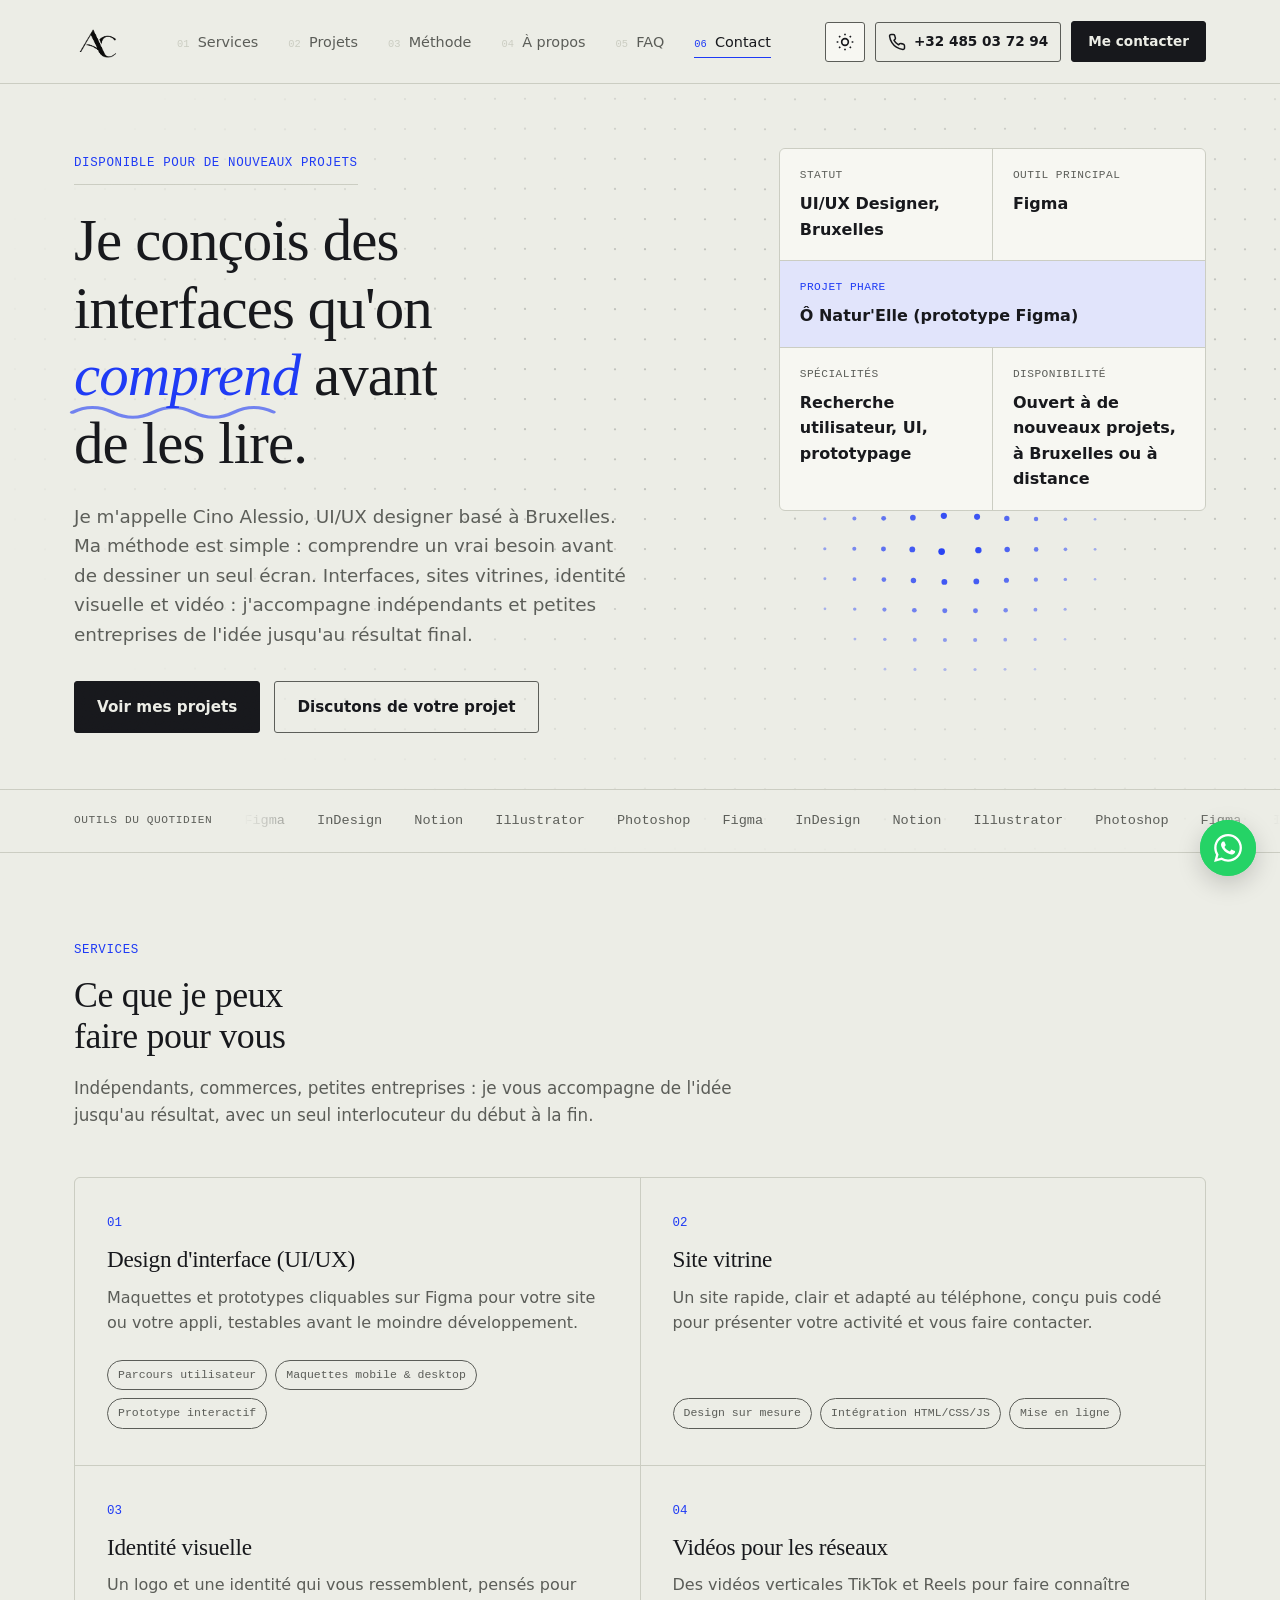
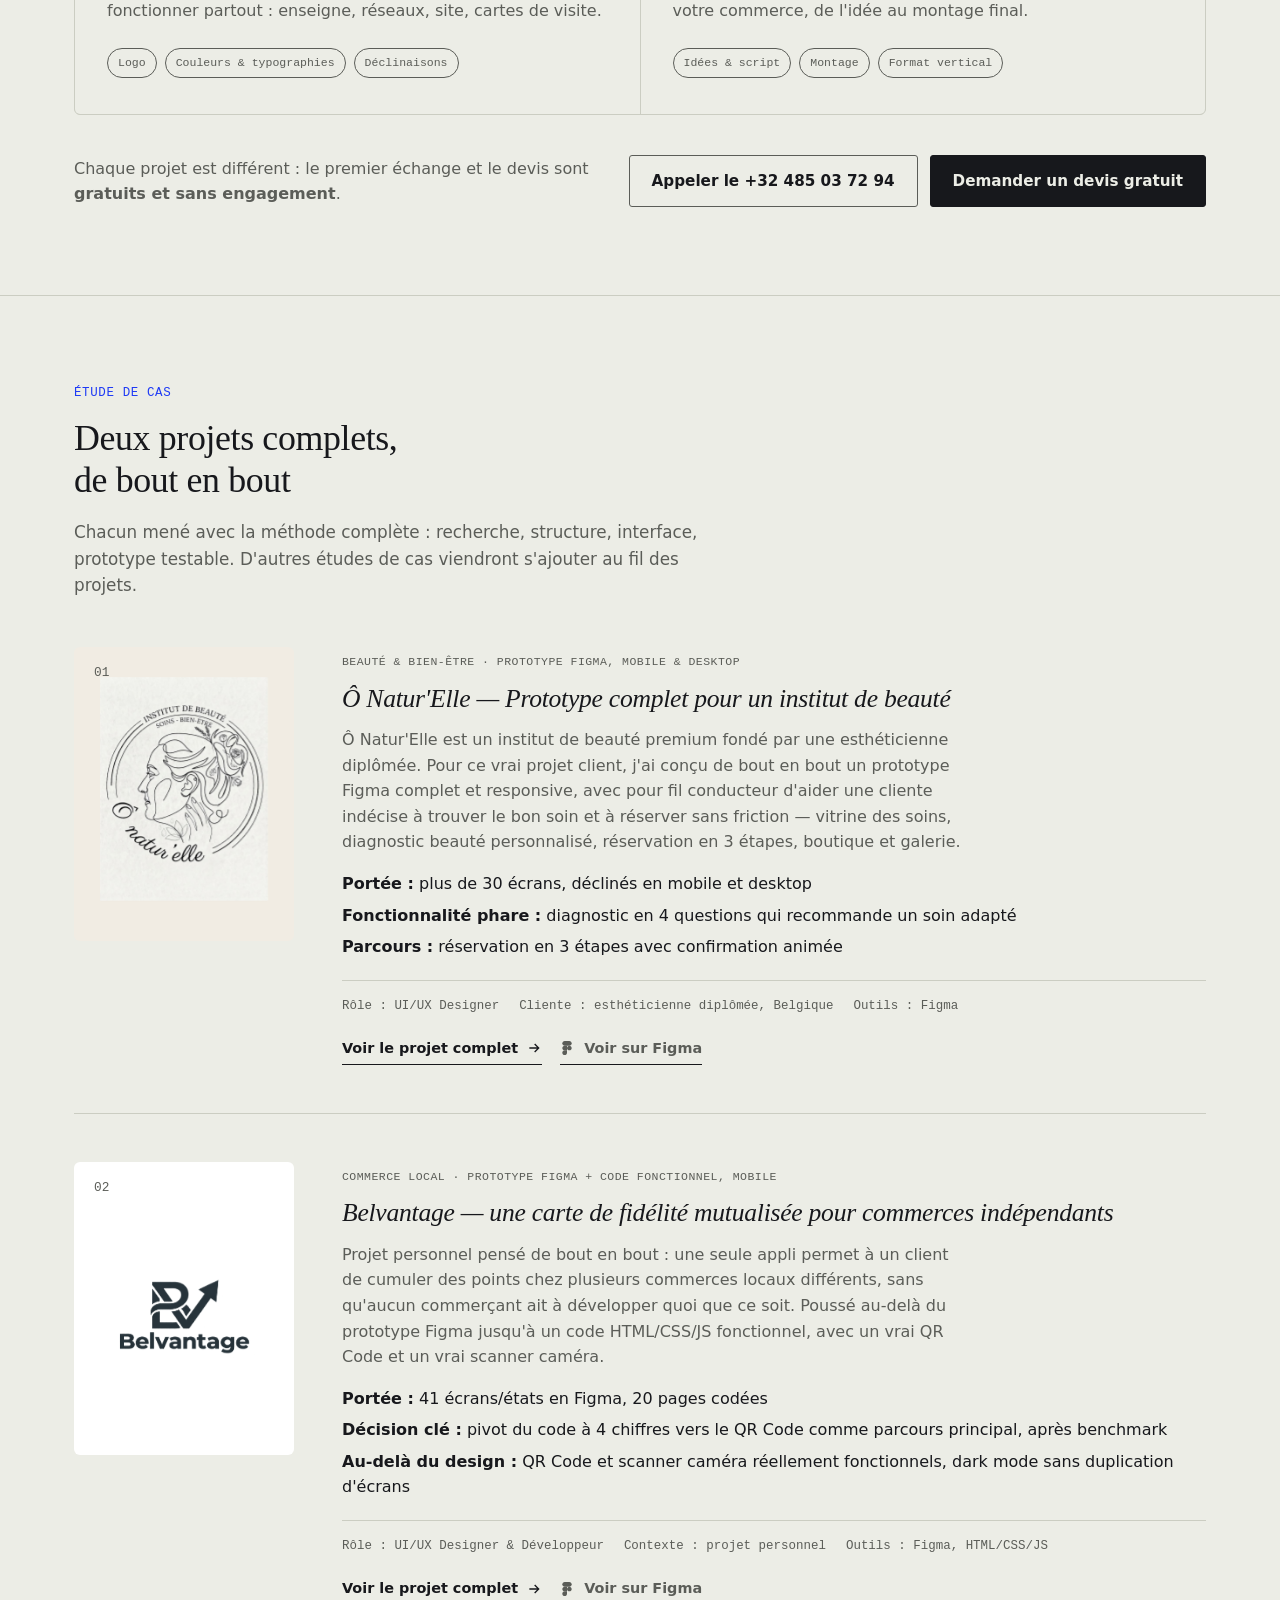
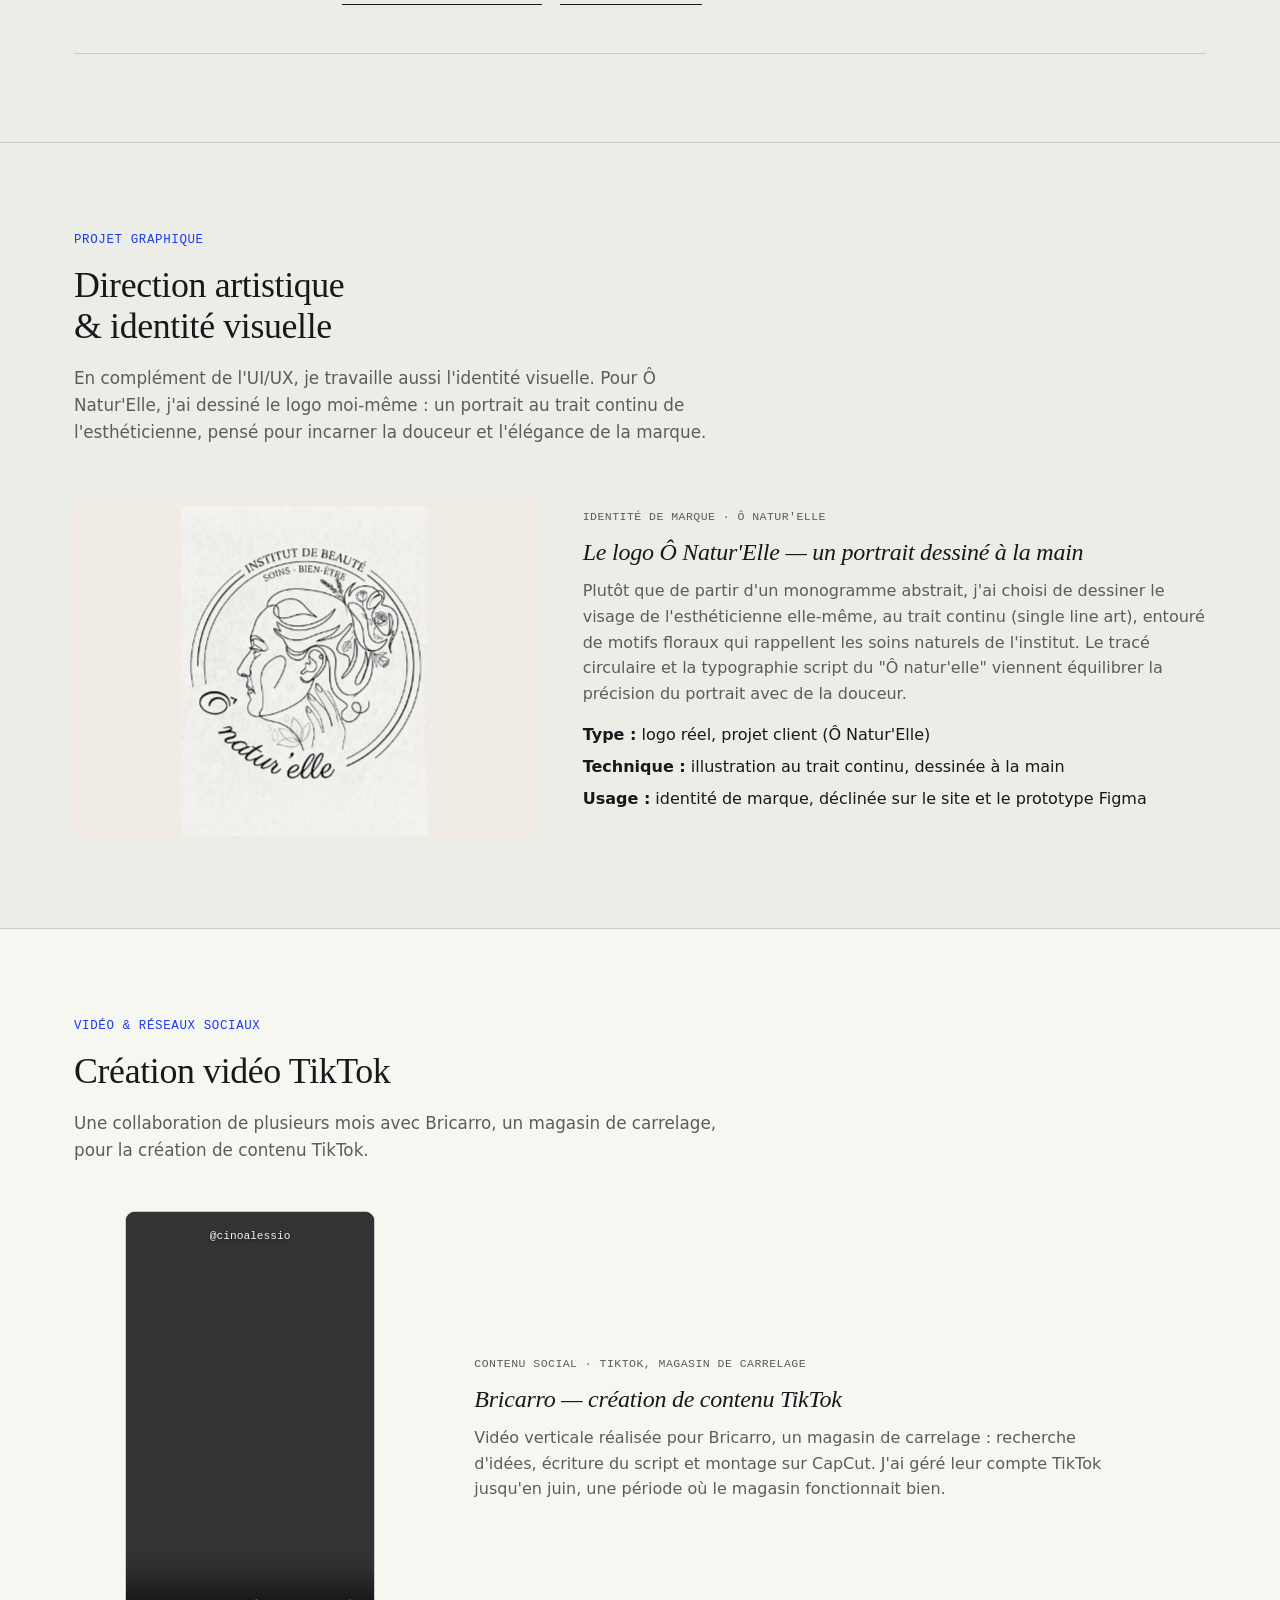
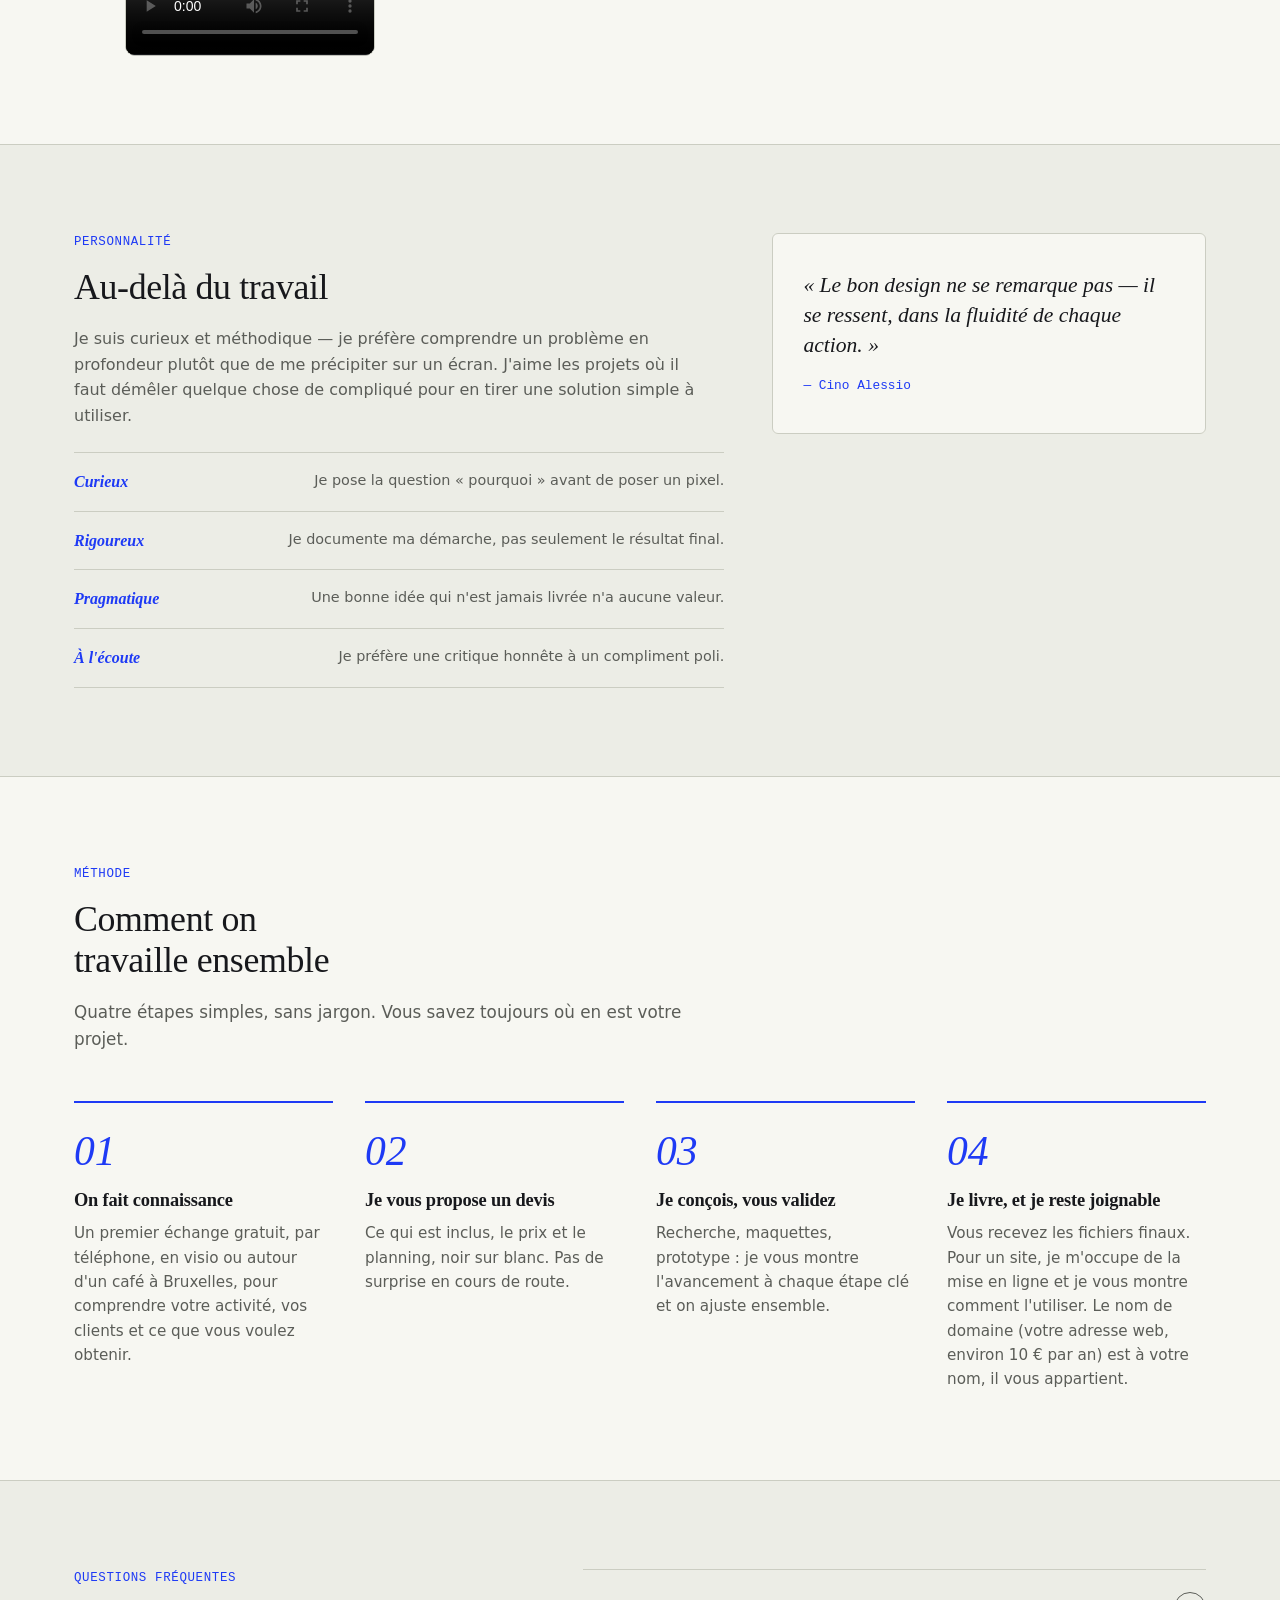
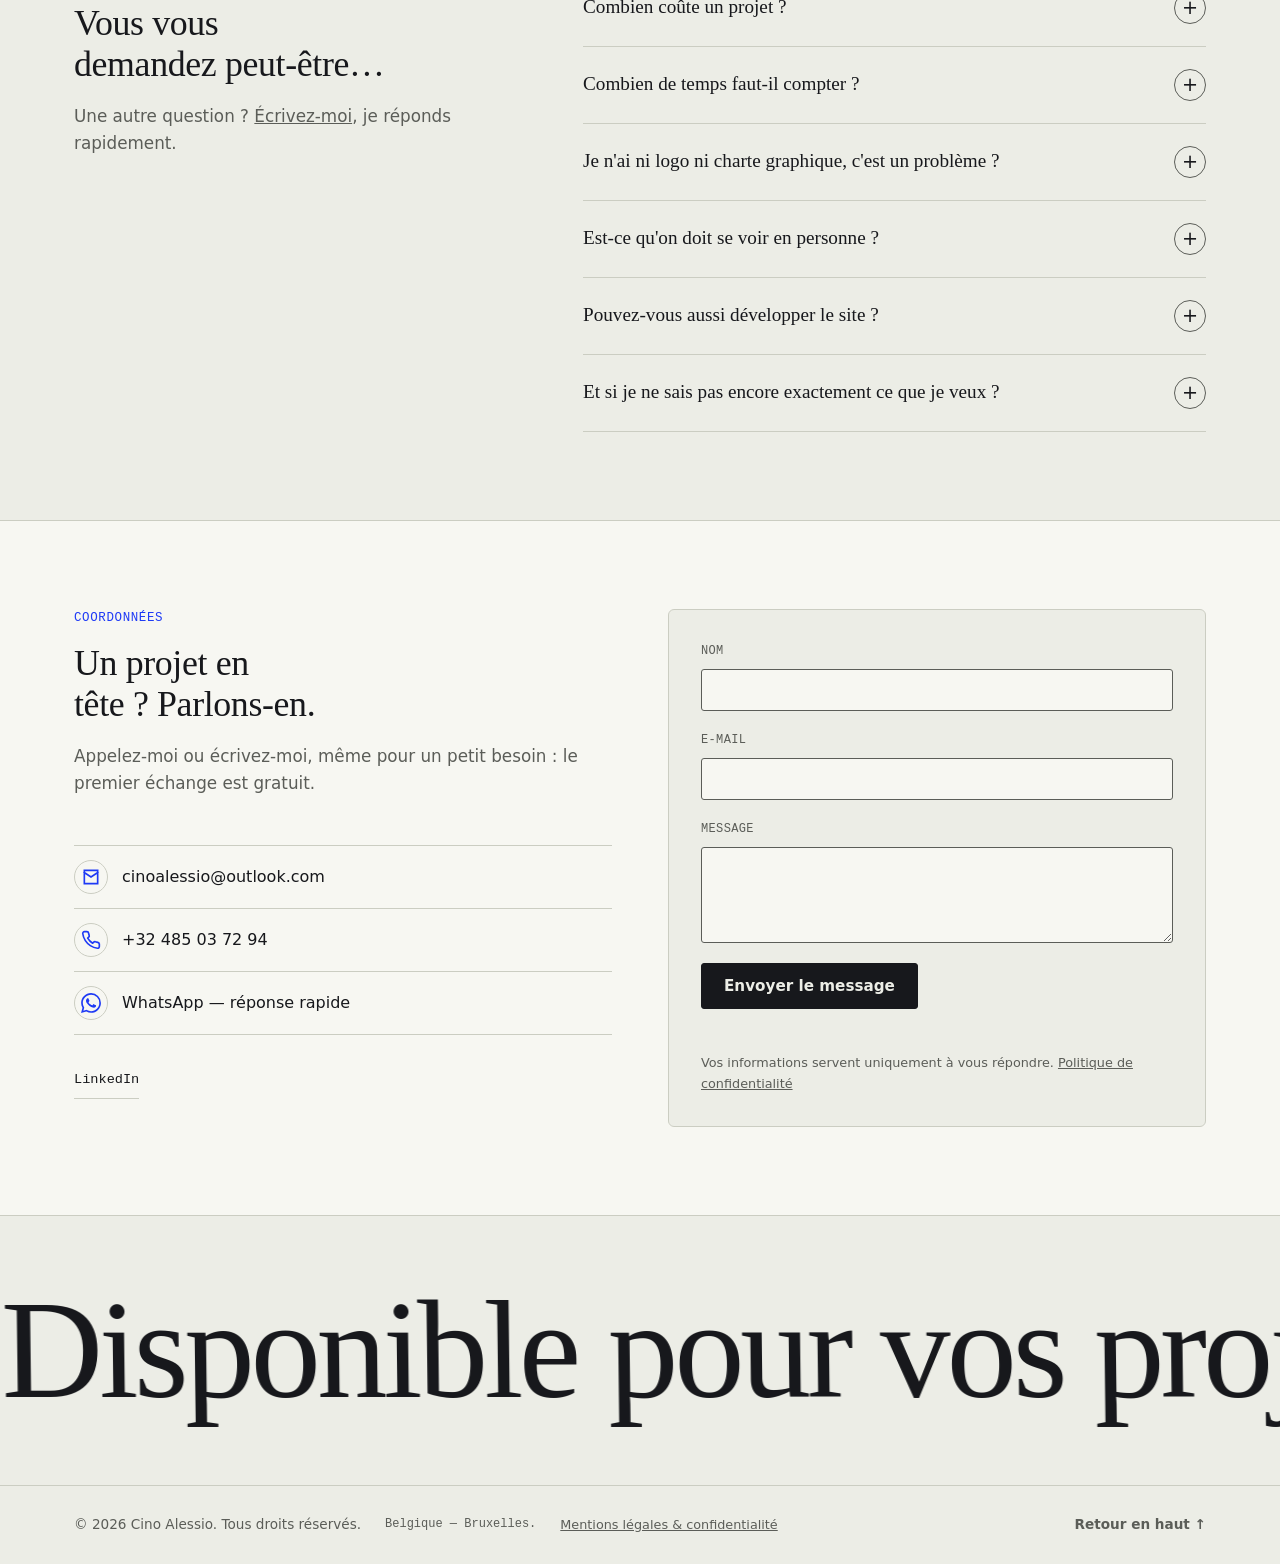
==== index.html @ d6ac0214 "Motion design, services, FAQ, contact téléphone/WhatsApp, 404, mode hors ligne - Animations : écran " ====
<!DOCTYPE html>
<html lang="fr">
<head>
<meta charset="UTF-8">
<meta name="viewport" content="width=device-width, initial-scale=1.0">
<title>Cino Alessio — UI/UX Designer à Bruxelles</title>
<meta name="description" content="Cino Alessio, UI/UX Designer basé à Bruxelles — disponible sur place ou à distance. Prototypage Figma, recherche utilisateur, design d'interaction.">
<meta name="robots" content="index, follow">
<meta name="color-scheme" content="light dark">
<meta http-equiv="Content-Security-Policy" content="default-src 'self'; script-src 'self'; style-src 'self' 'unsafe-inline' https://fonts.googleapis.com; font-src https://fonts.gstatic.com; img-src 'self' data:; connect-src 'self' https://api.web3forms.com; object-src 'none'; base-uri 'self'; form-action 'self';">
<meta name="referrer" content="strict-origin-when-cross-origin">

<link rel="canonical" href="https://alessio29-git.github.io/Ui-Ux-designer/">

<meta property="og:title" content="Cino Alessio — UI/UX Designer à Bruxelles">
<meta property="og:description" content="Portfolio UI/UX&nbsp;: prototypage Figma, recherche utilisateur, design d'interaction, graphisme et vidéo TikTok. Basé à Bruxelles, disponible sur place ou à distance.">
<meta property="og:type" content="website">
<meta property="og:url" content="https://alessio29-git.github.io/Ui-Ux-designer/">
<meta property="og:image" content="https://alessio29-git.github.io/Ui-Ux-designer/img/onaturelle-desktop-hero.png">
<meta property="og:locale" content="fr_FR">
<meta name="twitter:card" content="summary_large_image">
<meta name="twitter:title" content="Cino Alessio — UI/UX Designer à Bruxelles">
<meta name="twitter:description" content="Portfolio UI/UX&nbsp;: prototypage Figma, recherche utilisateur, design d'interaction, graphisme et vidéo TikTok. Basé à Bruxelles, disponible sur place ou à distance.">
<meta name="twitter:image" content="https://alessio29-git.github.io/Ui-Ux-designer/img/onaturelle-desktop-hero.png">
<meta name="theme-color" content="#ECEDE6" media="(prefers-color-scheme: light)">
<meta name="theme-color" content="#15161A" media="(prefers-color-scheme: dark)">

<link rel="icon" href="favicon.svg" type="image/svg+xml">
<script src="intro.js"></script>

<script type="application/ld+json">
{
  "@context": "https://schema.org",
  "@type": "Person",
  "name": "Cino Alessio",
  "jobTitle": "UI/UX Designer",
  "telephone": "+32485037294",
  "description": "UI/UX Designer basé à Bruxelles, disponible sur place ou à distance. Spécialisé en prototypage Figma, recherche utilisateur et design d'interaction. Également graphiste et créateur de vidéos courtes pour marques.",
  "url": "https://alessio29-git.github.io/Ui-Ux-designer/",
  "email": "mailto:cinoalessio@outlook.com",
  "image": "https://alessio29-git.github.io/Ui-Ux-designer/img/ac-logo.png",
  "address": { "@type": "PostalAddress", "addressLocality": "Bruxelles", "addressCountry": "BE" },
  "sameAs": ["https://www.linkedin.com/in/alessio-cino-a7abaa321"],
  "knowsAbout": ["UI/UX Design", "Recherche utilisateur", "Design d'interaction", "Prototypage Figma", "Design graphique", "Identité visuelle", "Montage vidéo TikTok"]
}
</script>
<script type="application/ld+json">
{
  "@context": "https://schema.org",
  "@type": "ProfessionalService",
  "name": "Cino Alessio — UI/UX Designer",
  "description": "Design d'interface (UI/UX), sites vitrines, identité visuelle et vidéos pour les réseaux sociaux. Basé à Bruxelles, sur place ou à distance.",
  "url": "https://alessio29-git.github.io/Ui-Ux-designer/",
  "telephone": "+32485037294",
  "email": "cinoalessio@outlook.com",
  "image": "https://alessio29-git.github.io/Ui-Ux-designer/img/ac-logo.png",
  "address": { "@type": "PostalAddress", "addressLocality": "Bruxelles", "addressCountry": "BE" },
  "areaServed": { "@type": "City", "name": "Bruxelles" },
  "founder": { "@type": "Person", "name": "Cino Alessio" },
  "sameAs": ["https://www.linkedin.com/in/alessio-cino-a7abaa321"]
}
</script>
<link rel="preconnect" href="https://fonts.googleapis.com">
<link rel="preconnect" href="https://fonts.gstatic.com" crossorigin>
<link href="https://fonts.googleapis.com/css2?family=Fraunces:ital,opsz,wght@0,9..144,300..700;1,9..144,300..600&family=Hanken+Grotesk:wght@400;500;600;700&family=IBM+Plex+Mono:wght@400;500&display=swap" rel="stylesheet">
<link rel="stylesheet" href="style.css">
</head>
<body>

<a class="skip-link" href="#main">Aller au contenu principal</a>

<header class="site-header" id="siteHeader">
  <div class="container header-inner">
    <a href="#top" class="logo" aria-label="Cino Alessio, UI/UX Designer — retour en haut de page">
      <img src="img/ac-logo.png" width="573" height="468" class="logo-mark" alt="">
    </a>

    <nav class="main-nav" id="mainNav" aria-label="Navigation principale">
      <ul>
        <li><a href="#services" class="nav-link">Services</a></li>
        <li><a href="#etudes-de-cas" class="nav-link">Projets</a></li>
        <li><a href="#methode" class="nav-link">Méthode</a></li>
        <li><a href="#personnalite" class="nav-link">À propos</a></li>
        <li><a href="#faq" class="nav-link">FAQ</a></li>
        <li><a href="#contact" class="nav-link">Contact</a></li>
      </ul>
    </nav>

    <div class="header-actions">
      <button type="button" class="theme-toggle" id="themeToggle" aria-label="Activer le thème sombre" aria-pressed="false">
        <svg class="icon-sun" width="20" height="20" viewBox="0 0 24 24" fill="none" stroke="currentColor" stroke-width="2" aria-hidden="true"><circle cx="12" cy="12" r="4"/><path d="M12 2v2M12 20v2M4.9 4.9l1.4 1.4M17.7 17.7l1.4 1.4M2 12h2M20 12h2M4.9 19.1l1.4-1.4M17.7 6.3l1.4-1.4"/></svg>
        <svg class="icon-moon" width="20" height="20" viewBox="0 0 24 24" fill="none" stroke="currentColor" stroke-width="2" aria-hidden="true"><path d="M21 12.8A9 9 0 1 1 11.2 3a7 7 0 0 0 9.8 9.8Z"/></svg>
      </button>
      <a href="tel:+32485037294" class="header-call" aria-label="Appeler Cino Alessio au +32 485 03 72 94">
        <svg width="18" height="18" viewBox="0 0 24 24" fill="none" stroke="currentColor" stroke-width="2" stroke-linecap="round" stroke-linejoin="round" aria-hidden="true"><path d="M22 16.9v3a2 2 0 0 1-2.2 2 19.8 19.8 0 0 1-8.6-3.1 19.5 19.5 0 0 1-6-6A19.8 19.8 0 0 1 2.1 4.2 2 2 0 0 1 4.1 2h3a2 2 0 0 1 2 1.7c.1.9.4 1.8.7 2.7a2 2 0 0 1-.5 2.1L8 9.8a16 16 0 0 0 6 6l1.3-1.3a2 2 0 0 1 2.1-.4c.9.3 1.8.6 2.7.7a2 2 0 0 1 1.7 2z"/></svg>
        <span class="header-call-num">+32 485 03 72 94</span>
      </a>
      <a href="#contact" class="btn btn-primary btn-small">Me contacter</a>
      <button type="button" class="menu-toggle" id="menuToggle" aria-label="Ouvrir le menu" aria-expanded="false" aria-controls="mainNav">
        <span></span><span></span><span></span>
      </button>
    </div>
  </div>
</header>

<main id="main">

  <!-- ============ INTRODUCTION ============ -->
  <section id="intro" class="hero" aria-labelledby="hero-title">
    <canvas class="hero-canvas" aria-hidden="true"></canvas>
    <div class="container hero-inner">
      <div class="hero-text">
        <p class="eyebrow" id="top">Disponible pour de nouveaux projets</p>
        <h1 id="hero-title">Je conçois des interfaces qu'on <span class="squiggle-wrap">comprend<svg class="squiggle" viewBox="0 0 140 14" preserveAspectRatio="none" aria-hidden="true"><path pathLength="1" d="M2 8c8-7 16-7 24 0s16 7 24 0 16-7 24 0 16 7 24 0 16-7 24 0" /></svg></span> avant de les lire.</h1>
        <p class="hero-lede">
          Je m'appelle Cino Alessio, UI/UX designer basé à Bruxelles. Ma méthode est simple&nbsp;: comprendre
          un vrai besoin avant de dessiner un seul écran. Interfaces, sites vitrines, identité visuelle et
          vidéo&nbsp;: j'accompagne indépendants et petites entreprises de l'idée jusqu'au résultat final.
        </p>
        <div class="hero-ctas">
          <a href="#etudes-de-cas" class="btn btn-primary">Voir mes projets</a>
          <a href="#contact" class="btn btn-ghost">Discutons de votre projet</a>
        </div>
      </div>

      <aside class="hero-fiche" aria-label="Fiche de présentation">
        <dl>
          <div class="fiche-row">
            <dt>Statut</dt>
            <dd>UI/UX Designer, Bruxelles</dd>
          </div>
          <div class="fiche-row">
            <dt>Outil principal</dt>
            <dd>Figma</dd>
          </div>
          <div class="fiche-row fiche-highlight">
            <dt>Projet phare</dt>
            <dd>Ô Natur'Elle (prototype Figma)</dd>
          </div>
          <div class="fiche-row">
            <dt>Spécialités</dt>
            <dd>Recherche utilisateur, UI, prototypage</dd>
          </div>
          <div class="fiche-row">
            <dt>Disponibilité</dt>
            <dd>Ouvert à de nouveaux projets, à Bruxelles ou à distance</dd>
          </div>
        </dl>
      </aside>
    </div>

    <div class="marquee" aria-label="Outils utilisés au quotidien">
      <p class="marquee-label">Outils du quotidien</p>
      <div class="marquee-track">
        <span>Figma</span><span>InDesign</span><span>Notion</span><span>Illustrator</span><span>Photoshop</span>
      </div>
    </div>
  </section>

  <!-- ============ SERVICES ============ -->
  <section id="services" class="section" aria-labelledby="services-title">
    <div class="container">
      <p class="section-eyebrow">Services</p>
      <h2 id="services-title" class="section-title">Ce que je peux faire pour vous</h2>
      <p class="section-lede">Indépendants, commerces, petites entreprises&nbsp;: je vous accompagne de l'idée jusqu'au résultat, avec un seul interlocuteur du début à la fin.</p>

      <ul class="service-list">
        <li class="service-card">
          <span class="service-num">01</span>
          <h3>Design d'interface (UI/UX)</h3>
          <p>Maquettes et prototypes cliquables sur Figma pour votre site ou votre appli, testables avant le moindre développement.</p>
          <ul class="service-deliverables">
            <li>Parcours utilisateur</li><li>Maquettes mobile &amp; desktop</li><li>Prototype interactif</li>
          </ul>
        </li>
        <li class="service-card">
          <span class="service-num">02</span>
          <h3>Site vitrine</h3>
          <p>Un site rapide, clair et adapté au téléphone, conçu puis codé pour présenter votre activité et vous faire contacter.</p>
          <ul class="service-deliverables">
            <li>Design sur mesure</li><li>Intégration HTML/CSS/JS</li><li>Mise en ligne</li>
          </ul>
        </li>
        <li class="service-card">
          <span class="service-num">03</span>
          <h3>Identité visuelle</h3>
          <p>Un logo et une identité qui vous ressemblent, pensés pour fonctionner partout&nbsp;: enseigne, réseaux, site, cartes de visite.</p>
          <ul class="service-deliverables">
            <li>Logo</li><li>Couleurs &amp; typographies</li><li>Déclinaisons</li>
          </ul>
        </li>
        <li class="service-card">
          <span class="service-num">04</span>
          <h3>Vidéos pour les réseaux</h3>
          <p>Des vidéos verticales TikTok et Reels pour faire connaître votre commerce, de l'idée au montage final.</p>
          <ul class="service-deliverables">
            <li>Idées &amp; script</li><li>Montage</li><li>Format vertical</li>
          </ul>
        </li>
      </ul>

      <div class="service-cta">
        <p>Chaque projet est différent&nbsp;: le premier échange et le devis sont <strong>gratuits et sans engagement</strong>.</p>
        <div class="service-cta-actions">
          <a href="tel:+32485037294" class="btn btn-ghost">Appeler le +32 485 03 72 94</a>
          <a href="#contact" class="btn btn-primary">Demander un devis gratuit</a>
        </div>
      </div>
    </div>
  </section>

  <!-- ============ ÉTUDES DE CAS ============ -->
  <section id="etudes-de-cas" class="section" aria-labelledby="cases-title">
    <div class="container">
      <p class="section-eyebrow">Étude de cas</p>
      <h2 id="cases-title" class="section-title">Deux projets complets, de bout en bout</h2>
      <p class="section-lede">Chacun mené avec la méthode complète&nbsp;: recherche, structure, interface, prototype testable. D'autres études de cas viendront s'ajouter au fil des projets.</p>

      <div class="case-list">

        <article class="case-card">
          <div class="case-media case-media--logo" style="--swatch:#F1ECE3;">
            <span class="case-index">01</span>
            <img src="img/onaturelle-logo.jpeg" width="768" height="1024" loading="lazy" decoding="async" class="case-media-logo" alt="Logo Ô Natur'Elle — portrait au trait continu de l'esthéticienne">
          </div>
          <div class="case-content">
            <span class="case-tag">Beauté &amp; bien-être · Prototype Figma, mobile &amp; desktop</span>
            <h3>Ô Natur'Elle — Prototype complet pour un institut de beauté</h3>
            <p>Ô Natur'Elle est un institut de beauté premium fondé par une esthéticienne diplômée. Pour ce vrai projet client, j'ai conçu de bout en bout un prototype Figma complet et responsive, avec pour fil conducteur d'aider une cliente indécise à trouver le bon soin et à réserver sans friction — vitrine des soins, diagnostic beauté personnalisé, réservation en 3 étapes, boutique et galerie.</p>
            <ul class="case-results">
              <li><strong>Portée&nbsp;:</strong> plus de 30 écrans, déclinés en mobile et desktop</li>
              <li><strong>Fonctionnalité phare&nbsp;:</strong> diagnostic en 4 questions qui recommande un soin adapté</li>
              <li><strong>Parcours&nbsp;:</strong> réservation en 3 étapes avec confirmation animée</li>
            </ul>
            <div class="case-meta">
              <span>Rôle&nbsp;: UI/UX Designer</span><span>Cliente&nbsp;: esthéticienne diplômée, Belgique</span><span>Outils&nbsp;: Figma</span>
            </div>
            <div style="display:flex; align-items:center; gap:18px; flex-wrap:wrap;">
              <a class="case-toggle" href="o-naturelle.html">
                Voir le projet complet
                <svg width="16" height="16" viewBox="0 0 24 24" fill="none" stroke="currentColor" stroke-width="2" aria-hidden="true"><path d="M5 12h14M13 6l6 6-6 6"/></svg>
              </a>
              <a class="case-toggle" href="https://www.figma.com/design/KevVuUXGlGFfTYBVmaRjBL/%C3%94-Natur-Elle?node-id=644-162&t=nJcHRwKrs1C71wnm-0" target="_blank" rel="noopener noreferrer" style="color:var(--ink-muted);">
                <svg width="14" height="14" viewBox="0 0 24 24" fill="currentColor" style="margin-right:2px;" aria-hidden="true"><path d="M8 24c2.21 0 4-1.79 4-4v-4H8c-2.21 0-4 1.79-4 4s1.79 4 4 4z"/><path d="M4 12c0-2.21 1.79-4 4-4h4v8H8c-2.21 0-4-1.79-4-4z"/><path d="M4 4c0-2.21 1.79-4 4-4h4v8H8C5.79 8 4 6.21 4 4z"/><path d="M12 0h4c2.21 0 4 1.79 4 4s-1.79 4-4 4h-4V0z"/><path d="M20 12c0 2.21-1.79 4-4 4s-4-1.79-4-4 1.79-4 4-4 4 1.79 4 4z"/></svg>
                Voir sur Figma
              </a>
            </div>
          </div>
        </article>

        <article class="case-card">
          <div class="case-media case-media--logo" style="--swatch:#FFFFFF;">
            <span class="case-index">02</span>
            <img src="img/belvantage-logo.png" width="1697" height="927" loading="lazy" decoding="async" class="case-media-logo" alt="Logo Belvantage">
          </div>
          <div class="case-content">
            <span class="case-tag">Commerce local · Prototype Figma + code fonctionnel, mobile</span>
            <h3>Belvantage — une carte de fidélité mutualisée pour commerces indépendants</h3>
            <p>Projet personnel pensé de bout en bout&nbsp;: une seule appli permet à un client de cumuler des points chez plusieurs commerces locaux différents, sans qu'aucun commerçant ait à développer quoi que ce soit. Poussé au-delà du prototype Figma jusqu'à un code HTML/CSS/JS fonctionnel, avec un vrai QR Code et un vrai scanner caméra.</p>
            <ul class="case-results">
              <li><strong>Portée&nbsp;:</strong> 41 écrans/états en Figma, 20 pages codées</li>
              <li><strong>Décision clé&nbsp;:</strong> pivot du code à 4 chiffres vers le QR Code comme parcours principal, après benchmark</li>
              <li><strong>Au-delà du design&nbsp;:</strong> QR Code et scanner caméra réellement fonctionnels, dark mode sans duplication d'écrans</li>
            </ul>
            <div class="case-meta">
              <span>Rôle&nbsp;: UI/UX Designer &amp; Développeur</span><span>Contexte&nbsp;: projet personnel</span><span>Outils&nbsp;: Figma, HTML/CSS/JS</span>
            </div>
            <div style="display:flex; align-items:center; gap:18px; flex-wrap:wrap;">
              <a class="case-toggle" href="belvantage.html">
                Voir le projet complet
                <svg width="16" height="16" viewBox="0 0 24 24" fill="none" stroke="currentColor" stroke-width="2" aria-hidden="true"><path d="M5 12h14M13 6l6 6-6 6"/></svg>
              </a>
              <a class="case-toggle" href="https://www.figma.com/design/FpHQ26TAcnUqean6JJVn6l/App-Fid%C3%A9lit%C3%A9-Locale?node-id=2-16&t=nJcHRwKrs1C71wnm-0" target="_blank" rel="noopener noreferrer" style="color:var(--ink-muted);">
                <svg width="14" height="14" viewBox="0 0 24 24" fill="currentColor" style="margin-right:2px;" aria-hidden="true"><path d="M8 24c2.21 0 4-1.79 4-4v-4H8c-2.21 0-4 1.79-4 4s1.79 4 4 4z"/><path d="M4 12c0-2.21 1.79-4 4-4h4v8H8c-2.21 0-4-1.79-4-4z"/><path d="M4 4c0-2.21 1.79-4 4-4h4v8H8C5.79 8 4 6.21 4 4z"/><path d="M12 0h4c2.21 0 4 1.79 4 4s-1.79 4-4 4h-4V0z"/><path d="M20 12c0 2.21-1.79 4-4 4s-4-1.79-4-4 1.79-4 4-4 4 1.79 4 4z"/></svg>
                Voir sur Figma
              </a>
            </div>
          </div>
        </article>

      </div>
    </div>
  </section>

  <!-- ============ PROJET GRAPHIQUE ============ -->
  <section id="graphisme" class="section" aria-labelledby="graphic-title">
    <div class="container">
      <p class="section-eyebrow">Projet graphique</p>
      <h2 id="graphic-title" class="section-title">Direction artistique &amp; identité visuelle</h2>
      <p class="section-lede">En complément de l'UI/UX, je travaille aussi l'identité visuelle. Pour Ô Natur'Elle, j'ai dessiné le logo moi-même&nbsp;: un portrait au trait continu de l'esthéticienne, pensé pour incarner la douceur et l'élégance de la marque.</p>

      <div class="graphic-showcase">
        <div class="graphic-visual" style="background:#F1ECE3; padding:16px;">
          <img src="img/onaturelle-logo.jpeg" width="768" height="1024" loading="lazy" decoding="async" alt="Logo Ô Natur'Elle — portrait au trait continu de l'esthéticienne, encadré du texte Institut de beauté, Soins - Bien-être" style="width:100%; height:100%; object-fit:contain; border-radius:4px;">
        </div>
        <div class="graphic-content">
          <span class="case-tag">Identité de marque · Ô Natur'Elle</span>
          <h3>Le logo Ô Natur'Elle — un portrait dessiné à la main</h3>
          <p>
            Plutôt que de partir d'un monogramme abstrait, j'ai choisi de dessiner le visage de l'esthéticienne
            elle-même, au trait continu (single line art), entouré de motifs floraux qui rappellent les soins
            naturels de l'institut. Le tracé circulaire et la typographie script du "Ô natur'elle" viennent
            équilibrer la précision du portrait avec de la douceur.
          </p>
          <ul class="case-results">
            <li><strong>Type&nbsp;:</strong> logo réel, projet client (Ô Natur'Elle)</li>
            <li><strong>Technique&nbsp;:</strong> illustration au trait continu, dessinée à la main</li>
            <li><strong>Usage&nbsp;:</strong> identité de marque, déclinée sur le site et le prototype Figma</li>
          </ul>
        </div>
      </div>
    </div>
  </section>

  <!-- ============ VIDÉO TIKTOK ============ -->
  <section id="video" class="section section-alt" aria-labelledby="video-title">
    <div class="container">
      <p class="section-eyebrow">Vidéo &amp; réseaux sociaux</p>
      <h2 id="video-title" class="section-title">Création vidéo TikTok</h2>
      <p class="section-lede">Une collaboration de plusieurs mois avec Bricarro, un magasin de carrelage, pour la création de contenu TikTok.</p>

      <div class="video-showcase">
        <div class="video-frame">
          <div class="video-frame-inner">
            <video class="video-real" controls preload="metadata" playsinline aria-label="Vidéo TikTok réalisée pour Bricarro, magasin de carrelage">
              <source src="video/bricarro.mp4" type="video/mp4">
            </video>
            <div class="video-ui-top">
              <span>@cinoalessio</span>
            </div>
          </div>
        </div>

        <div class="video-content">
          <span class="case-tag">Contenu social · TikTok, magasin de carrelage</span>
          <h3>Bricarro — création de contenu TikTok</h3>
          <p>
            Vidéo verticale réalisée pour Bricarro, un magasin de carrelage&nbsp;: recherche d'idées, écriture
            du script et montage sur CapCut. J'ai géré leur compte TikTok jusqu'en juin, une période où le
            magasin fonctionnait bien.
          </p>
        </div>
      </div>
    </div>
  </section>

  <!-- ============ PERSONNALITÉ ============ -->
  <section id="personnalite" class="section" aria-labelledby="personality-title">
    <div class="container personality-layout">
      <div class="personality-text">
        <p class="section-eyebrow">Personnalité</p>
        <h2 id="personality-title" class="section-title">Au-delà du travail</h2>
        <p>
          Je suis curieux et méthodique — je préfère comprendre un problème en profondeur plutôt que de
          me précipiter sur un écran. J'aime les projets où il faut démêler quelque chose de compliqué
          pour en tirer une solution simple à utiliser.
        </p>
        <dl class="values-list">
          <div class="value-item">
            <dt>Curieux</dt>
            <dd>Je pose la question «&nbsp;pourquoi » avant de poser un pixel.</dd>
          </div>
          <div class="value-item">
            <dt>Rigoureux</dt>
            <dd>Je documente ma démarche, pas seulement le résultat final.</dd>
          </div>
          <div class="value-item">
            <dt>Pragmatique</dt>
            <dd>Une bonne idée qui n'est jamais livrée n'a aucune valeur.</dd>
          </div>
          <div class="value-item">
            <dt>À l'écoute</dt>
            <dd>Je préfère une critique honnête à un compliment poli.</dd>
          </div>
        </dl>
      </div>
      <div class="personality-quote">
        <blockquote>
          «&nbsp;Le bon design ne se remarque pas — il se ressent, dans la fluidité de chaque action. »
        </blockquote>
        <p class="quote-author">— Cino Alessio</p>
      </div>
    </div>
  </section>

  <!-- ============ MÉTHODE ============ -->
  <section id="methode" class="section section-alt" aria-labelledby="method-title">
    <div class="container">
      <p class="section-eyebrow">Méthode</p>
      <h2 id="method-title" class="section-title">Comment on travaille ensemble</h2>
      <p class="section-lede">Quatre étapes simples, sans jargon. Vous savez toujours où en est votre projet.</p>

      <ol class="process-list">
        <li class="process-step">
          <span class="process-num" aria-hidden="true">01</span>
          <h3>On fait connaissance</h3>
          <p>Un premier échange gratuit, par téléphone, en visio ou autour d'un café à Bruxelles, pour comprendre votre activité, vos clients et ce que vous voulez obtenir.</p>
        </li>
        <li class="process-step">
          <span class="process-num" aria-hidden="true">02</span>
          <h3>Je vous propose un devis</h3>
          <p>Ce qui est inclus, le prix et le planning, noir sur blanc. Pas de surprise en cours de route.</p>
        </li>
        <li class="process-step">
          <span class="process-num" aria-hidden="true">03</span>
          <h3>Je conçois, vous validez</h3>
          <p>Recherche, maquettes, prototype&nbsp;: je vous montre l'avancement à chaque étape clé et on ajuste ensemble.</p>
        </li>
        <li class="process-step">
          <span class="process-num" aria-hidden="true">04</span>
          <h3>Je livre, et je reste joignable</h3>
          <p>Vous recevez les fichiers finaux. Pour un site, je m'occupe de la mise en ligne et je vous montre comment l'utiliser. Le nom de domaine (votre adresse web, environ 10&nbsp;€ par an) est à votre nom, il vous appartient.</p>
        </li>
      </ol>
    </div>
  </section>

  <!-- ============ FAQ ============ -->
  <section id="faq" class="section" aria-labelledby="faq-title">
    <div class="container faq-layout">
      <div class="faq-intro">
        <p class="section-eyebrow">Questions fréquentes</p>
        <h2 id="faq-title" class="section-title">Vous vous demandez peut-être…</h2>
        <p class="section-lede">Une autre question&nbsp;? <a href="#contact">Écrivez-moi</a>, je réponds rapidement.</p>
      </div>
      <div class="faq-list">
        <details class="faq-item">
          <summary>Combien coûte un projet&nbsp;?</summary>
          <p>Ça dépend de ce dont vous avez besoin&nbsp;: un logo n'a pas le même prix qu'un site complet. Après un premier échange gratuit, je vous envoie un devis clair et détaillé, sans engagement.</p>
        </details>
        <details class="faq-item">
          <summary>Combien de temps faut-il compter&nbsp;?</summary>
          <p>Le planning est fixé ensemble dès le devis, selon la taille du projet et vos contraintes. Vous savez dès le départ quand vous recevrez quoi.</p>
        </details>
        <details class="faq-item">
          <summary>Je n'ai ni logo ni charte graphique, c'est un problème&nbsp;?</summary>
          <p>Pas du tout. Je peux créer votre identité visuelle avant de concevoir le site, pour que tout soit cohérent dès le départ.</p>
        </details>
        <details class="faq-item">
          <summary>Est-ce qu'on doit se voir en personne&nbsp;?</summary>
          <p>Comme vous préférez. Je suis basé à Bruxelles&nbsp;: on peut se rencontrer dans la région, ou tout faire à distance, par téléphone, WhatsApp ou en visio.</p>
        </details>
        <details class="faq-item">
          <summary>Pouvez-vous aussi développer le site&nbsp;?</summary>
          <p>Oui pour les sites vitrines, que je code moi-même en HTML/CSS/JS. Pour une application plus complexe, je prépare des maquettes et un prototype prêts à être transmis à un développeur.</p>
        </details>
        <details class="faq-item">
          <summary>Et si je ne sais pas encore exactement ce que je veux&nbsp;?</summary>
          <p>C'est justement le point de départ de mon métier. On commence par comprendre votre besoin et vos clients, et on construit la bonne solution ensemble.</p>
        </details>
      </div>
    </div>
  </section>

  <!-- ============ CONTACT ============ -->
  <section id="contact" class="section section-contact" aria-labelledby="contact-title">
    <div class="container contact-layout">
      <div class="contact-text">
        <p class="section-eyebrow">Coordonnées</p>
        <h2 id="contact-title" class="section-title">Un projet en tête&nbsp;? Parlons-en.</h2>
        <p class="section-lede">Appelez-moi ou écrivez-moi, même pour un petit besoin&nbsp;: le premier échange est gratuit.</p>

        <ul class="contact-list">
          <li>
            <span class="contact-icon" aria-hidden="true">
              <svg width="20" height="20" viewBox="0 0 24 24" fill="none" stroke="currentColor" stroke-width="2"><path d="M4 4h16v16H4z" opacity="0"/><path d="m3 6 9 6 9-6M4 4h16v16H4z"/></svg>
            </span>
            <a href="mailto:cinoalessio@outlook.com">cinoalessio@outlook.com</a>
          </li>
          <li>
            <span class="contact-icon" aria-hidden="true">
              <svg width="20" height="20" viewBox="0 0 24 24" fill="none" stroke="currentColor" stroke-width="2" stroke-linecap="round" stroke-linejoin="round"><path d="M22 16.9v3a2 2 0 0 1-2.2 2 19.8 19.8 0 0 1-8.6-3.1 19.5 19.5 0 0 1-6-6A19.8 19.8 0 0 1 2.1 4.2 2 2 0 0 1 4.1 2h3a2 2 0 0 1 2 1.7c.1.9.4 1.8.7 2.7a2 2 0 0 1-.5 2.1L8 9.8a16 16 0 0 0 6 6l1.3-1.3a2 2 0 0 1 2.1-.4c.9.3 1.8.6 2.7.7a2 2 0 0 1 1.7 2z"/></svg>
            </span>
            <a href="tel:+32485037294">+32 485 03 72 94</a>
          </li>
          <li>
            <span class="contact-icon" aria-hidden="true">
              <svg width="20" height="20" viewBox="0 0 24 24" fill="currentColor"><path d="M17.472 14.382c-.297-.149-1.758-.867-2.03-.967-.273-.099-.471-.148-.67.15-.197.297-.767.966-.94 1.164-.173.199-.347.223-.644.075-.297-.15-1.255-.463-2.39-1.475-.883-.788-1.48-1.761-1.653-2.059-.173-.297-.018-.458.13-.606.134-.133.298-.347.446-.52.149-.174.198-.298.298-.497.099-.198.05-.371-.025-.52-.075-.149-.669-1.612-.916-2.207-.242-.579-.487-.5-.669-.51-.173-.008-.371-.01-.57-.01-.198 0-.52.074-.792.372-.272.297-1.04 1.016-1.04 2.479 0 1.462 1.065 2.875 1.213 3.074.149.198 2.096 3.2 5.077 4.487.709.306 1.262.489 1.694.625.712.227 1.36.195 1.871.118.571-.085 1.758-.719 2.006-1.413.248-.694.248-1.289.173-1.413-.074-.124-.272-.198-.57-.347m-5.421 7.403h-.004a9.87 9.87 0 01-5.031-1.378l-.361-.214-3.741.982.998-3.648-.235-.374a9.86 9.86 0 01-1.51-5.26c.001-5.45 4.436-9.884 9.888-9.884 2.64 0 5.122 1.03 6.988 2.898a9.825 9.825 0 012.893 6.994c-.003 5.45-4.437 9.884-9.885 9.884m8.413-18.297A11.815 11.815 0 0012.05 0C5.495 0 .16 5.335.157 11.892c0 2.096.547 4.142 1.588 5.945L.057 24l6.305-1.654a11.882 11.882 0 005.683 1.448h.005c6.554 0 11.89-5.335 11.893-11.893a11.821 11.821 0 00-3.48-8.413Z"/></svg>
            </span>
            <a href="https://wa.me/32485037294?text=Bonjour%20Cino%2C%20je%20vous%20contacte%20depuis%20votre%20site%20%C3%A0%20propos%20d%27un%20projet." target="_blank" rel="noopener noreferrer">WhatsApp — réponse rapide</a>
          </li>
        </ul>

        <div class="social-links" aria-label="Réseaux sociaux">
          <a href="https://www.linkedin.com/in/alessio-cino-a7abaa321" target="_blank" rel="noopener noreferrer" aria-label="Profil LinkedIn de Cino Alessio">LinkedIn</a>
        </div>
      </div>

      <!-- Formulaire branché sur Web3Forms (service gratuit, aucun serveur à gérer). -->
      <form class="contact-form" id="contactForm" novalidate>
        <input type="hidden" name="access_key" value="6291c0f9-7ea4-4fd0-a6d5-e266edce60e7">
        <input type="hidden" name="subject" value="Nouveau message depuis le portfolio">
        <input type="checkbox" name="botcheck" class="hp-field" tabindex="-1" autocomplete="off" aria-hidden="true">
        <div class="form-row">
          <label for="name">Nom</label>
          <input type="text" id="name" name="name" required autocomplete="name">
        </div>
        <div class="form-row">
          <label for="email">E-mail</label>
          <input type="email" id="email" name="email" required autocomplete="email">
        </div>
        <div class="form-row">
          <label for="message">Message</label>
          <textarea id="message" name="message" rows="4" required></textarea>
        </div>
        <button type="submit" class="btn btn-primary">Envoyer le message</button>
        <p class="form-status" id="formStatus" role="status" aria-live="polite"></p>
        <p class="form-privacy">Vos informations servent uniquement à vous répondre. <a href="mentions-legales.html#confidentialite">Politique de confidentialité</a></p>
      </form>
    </div>
  </section>

</main>

<div class="big-marquee" aria-hidden="true">
  <div class="big-marquee-track">
    <span>Disponible pour vos projets</span><span class="outline">UI/UX Design</span><span>Bruxelles &amp; à distance</span><span class="outline">Parlons-en</span>
  </div>
</div>

<footer class="site-footer">
  <div class="container footer-inner">
    <p>© <span id="year"></span> Cino Alessio. Tous droits réservés.</p>
    <p class="colophon">Belgique — Bruxelles.</p>
    <a href="mentions-legales.html" class="footer-legal">Mentions légales &amp; confidentialité</a>
    <a href="#top" class="back-to-top">Retour en haut ↑</a>
  </div>
</footer>

<a href="https://wa.me/32485037294?text=Bonjour%20Cino%2C%20je%20vous%20contacte%20depuis%20votre%20site%20%C3%A0%20propos%20d%27un%20projet." class="wa-float" target="_blank" rel="noopener noreferrer" aria-label="Écrire à Cino Alessio sur WhatsApp">
  <svg width="28" height="28" viewBox="0 0 24 24" fill="currentColor" aria-hidden="true"><path d="M17.472 14.382c-.297-.149-1.758-.867-2.03-.967-.273-.099-.471-.148-.67.15-.197.297-.767.966-.94 1.164-.173.199-.347.223-.644.075-.297-.15-1.255-.463-2.39-1.475-.883-.788-1.48-1.761-1.653-2.059-.173-.297-.018-.458.13-.606.134-.133.298-.347.446-.52.149-.174.198-.298.298-.497.099-.198.05-.371-.025-.52-.075-.149-.669-1.612-.916-2.207-.242-.579-.487-.5-.669-.51-.173-.008-.371-.01-.57-.01-.198 0-.52.074-.792.372-.272.297-1.04 1.016-1.04 2.479 0 1.462 1.065 2.875 1.213 3.074.149.198 2.096 3.2 5.077 4.487.709.306 1.262.489 1.694.625.712.227 1.36.195 1.871.118.571-.085 1.758-.719 2.006-1.413.248-.694.248-1.289.173-1.413-.074-.124-.272-.198-.57-.347m-5.421 7.403h-.004a9.87 9.87 0 01-5.031-1.378l-.361-.214-3.741.982.998-3.648-.235-.374a9.86 9.86 0 01-1.51-5.26c.001-5.45 4.436-9.884 9.888-9.884 2.64 0 5.122 1.03 6.988 2.898a9.825 9.825 0 012.893 6.994c-.003 5.45-4.437 9.884-9.885 9.884m8.413-18.297A11.815 11.815 0 0012.05 0C5.495 0 .16 5.335.157 11.892c0 2.096.547 4.142 1.588 5.945L.057 24l6.305-1.654a11.882 11.882 0 005.683 1.448h.005c6.554 0 11.89-5.335 11.893-11.893a11.821 11.821 0 00-3.48-8.413Z"/></svg>
  <span class="wa-float-label">Écrivez-moi sur WhatsApp</span>
</a>

<button type="button" class="scroll-top-btn" id="scrollTopBtn" aria-label="Retour en haut de page">
  <svg width="20" height="20" viewBox="0 0 24 24" fill="none" stroke="currentColor" stroke-width="2"><path d="M12 19V5M5 12l7-7 7 7"/></svg>
</button>

<script src="script.js"></script>
</body>
</html>
---- style.css ----
/* ============================================================
   Design tokens
   Palette: cool paper + ink, one signature ultramarine accent
   (a nod to Klein Blue — a designer's marker pen, not a gradient)
   Type: Fraunces (display) + Hanken Grotesk (body/UI) + IBM Plex Mono (annotations)
   ============================================================ */
:root {
  --font-display: 'Fraunces', Georgia, serif;
  --font-body: 'Hanken Grotesk', system-ui, sans-serif;
  --font-mono: 'IBM Plex Mono', 'Courier New', monospace;

  --paper: #ECEDE6;
  --paper-raised: #F7F7F2;
  --ink: #17181C;
  --ink-muted: #5B5D58;
  --line: #CBCDC2;
  --accent: #1E3AF5;
  --accent-ink: #F5F6FF;
  --accent-soft: #E1E4FB;
  --danger: #B8420C;
  --success: #1F7A4C;
  --line-strong: var(--ink-muted); /* bordures de composants interactifs : >=3:1 sur --paper (WCAG 1.4.11), contrairement à --line (~1.4:1, réservé aux séparateurs décoratifs) */

  --radius-sm: 3px;
  --radius-md: 6px;
  --radius-lg: 10px;

  --header-height: 84px;
  --container-width: 1180px;

  --transition-fast: 150ms ease;
  --transition-base: 250ms ease;
}

:root[data-theme="dark"] {
  --paper: #15161A;
  --paper-raised: #1C1D22;
  --ink: #ECEDE6;
  --ink-muted: #96988F;
  --line: #2C2E2F;
  --accent: #6E80FF;
  --accent-ink: #0B0D1F;
  --accent-soft: #232B55;
  --danger: #E17A4C;
  --success: #34D399;
}

@media (prefers-color-scheme: dark) {
  :root:not([data-theme="light"]) {
    --paper: #15161A;
    --paper-raised: #1C1D22;
    --ink: #ECEDE6;
    --ink-muted: #96988F;
    --line: #2C2E2F;
    --accent: #6E80FF;
    --accent-ink: #0B0D1F;
    --accent-soft: #232B55;
    --danger: #E17A4C;
    --success: #34D399;
  }
}

/* ============================================================
   Reset & base
   ============================================================ */
*, *::before, *::after { box-sizing: border-box; }
html { scroll-behavior: smooth; }
@media (prefers-reduced-motion: reduce) {
  html { scroll-behavior: auto; }
  *, *::before, *::after {
    animation-duration: 0.01ms !important;
    animation-iteration-count: 1 !important;
    transition-duration: 0.01ms !important;
    scroll-behavior: auto !important;
  }
}

body {
  margin: 0;
  background: var(--paper);
  color: var(--ink);
  font-family: var(--font-body);
  font-size: 16px;
  line-height: 1.6;
  -webkit-font-smoothing: antialiased;
  position: relative;
}
body::before {
  content: "";
  position: fixed;
  inset: 0;
  z-index: 1;
  pointer-events: none;
  opacity: 0.05;
  mix-blend-mode: overlay;
  background-image: url("data:image/svg+xml,%3Csvg xmlns='http://www.w3.org/2000/svg' width='140' height='140'%3E%3Cfilter id='n'%3E%3CfeTurbulence type='fractalNoise' baseFrequency='0.85' numOctaves='2' stitchTiles='stitch'/%3E%3C/filter%3E%3Crect width='100%25' height='100%25' filter='url(%23n)'/%3E%3C/svg%3E");
  background-size: 140px 140px;
}

h1, h2, h3, h4 {
  font-family: var(--font-display);
  font-weight: 600;
  line-height: 1.15;
  letter-spacing: -0.01em;
  margin: 0 0 0.5em;
  color: var(--ink);
  text-wrap: balance;
}
em { font-style: italic; color: var(--accent); }

p { margin: 0 0 1em; color: var(--ink-muted); max-width: 62ch; }
a { color: inherit; }
img { max-width: 100%; display: block; }
button { font-family: inherit; }
code { font-family: var(--font-mono); font-size: 0.9em; }

.container {
  width: 100%;
  max-width: var(--container-width);
  margin-inline: auto;
  padding-inline: 24px;
}

.skip-link {
  position: absolute;
  left: 12px;
  top: -60px;
  background: var(--accent);
  color: var(--accent-ink);
  padding: 10px 16px;
  border-radius: var(--radius-sm);
  z-index: 1000;
  transition: top var(--transition-fast);
  font-weight: 600;
}
.skip-link:focus { top: 12px; }

:focus-visible {
  outline: 2px solid var(--accent);
  outline-offset: 2px;
  border-radius: 2px;
}

/* ============================================================
   Buttons
   ============================================================ */
.btn {
  display: inline-flex;
  align-items: center;
  justify-content: center;
  gap: 8px;
  padding: 13px 22px;
  min-height: 46px;
  border-radius: var(--radius-sm);
  border: 1px solid var(--ink);
  font-weight: 600;
  font-size: 0.95rem;
  cursor: pointer;
  text-decoration: none;
  transition: background var(--transition-fast), color var(--transition-fast), border-color var(--transition-fast);
  white-space: nowrap;
}
.btn-primary {
  background: var(--ink);
  color: var(--paper);
}
.btn-primary:hover { background: var(--accent); border-color: var(--accent); color: var(--accent-ink); }
.btn-ghost {
  background: transparent;
  color: var(--ink);
  border-color: var(--line-strong);
}
.btn-ghost:hover { border-color: var(--ink); }
.btn-small { padding: 9px 16px; min-height: 38px; font-size: 0.85rem; }

/* ============================================================
   Header
   ============================================================ */
.site-header {
  position: sticky;
  top: 0;
  z-index: 100;
  background: var(--paper);
  border-bottom: 1px solid var(--line);
  height: var(--header-height);
  display: flex;
  align-items: center;
}

.header-inner {
  display: flex;
  align-items: center;
  justify-content: space-between;
  gap: 16px;
}

.logo {
  display: flex;
  align-items: center;
  text-decoration: none;
  color: var(--ink);
  flex-shrink: 0;
}
.logo-mark {
  height: 40px;
  width: auto;
  display: block;
  transition: filter var(--transition-fast);
}
/* Le logo est un monogramme noir sur fond transparent : inversé en blanc en mode sombre pour rester visible sur l'en-tête sombre */
:root[data-theme="dark"] .logo-mark { filter: invert(1); }
@media (prefers-color-scheme: dark) {
  :root:not([data-theme="light"]) .logo-mark { filter: invert(1); }
}

.main-nav ul {
  display: flex;
  gap: 26px;
  list-style: none;
  margin: 0;
  padding: 0;
  counter-reset: navindex;
}
.main-nav li { counter-increment: navindex; }
.nav-link {
  position: relative;
  text-decoration: none;
  color: var(--ink-muted);
  font-weight: 500;
  font-size: 0.9rem;
  padding: 8px 2px;
  transition: color var(--transition-fast);
}
.nav-link::before {
  content: counter(navindex, decimal-leading-zero) " ";
  font-family: var(--font-mono);
  font-size: 0.65rem;
  color: var(--line);
  margin-right: 2px;
}
.nav-link::after {
  content: "";
  position: absolute;
  left: 2px;
  right: 2px;
  bottom: 0;
  height: 1px;
  background: var(--accent);
  transform: scaleX(0);
  transform-origin: left;
  transition: transform 220ms cubic-bezier(0.65, 0, 0.35, 1);
}
.nav-link:hover, .nav-link.is-active {
  color: var(--ink);
}
.nav-link:hover::after, .nav-link.is-active::after {
  transform: scaleX(1);
}
.nav-link.is-active::before { color: var(--accent); }

.header-actions { display: flex; align-items: center; gap: 10px; flex-shrink: 0; }

.theme-toggle {
  display: inline-flex;
  align-items: center;
  justify-content: center;
  width: 40px;
  height: 40px;
  border-radius: var(--radius-sm);
  border: 1px solid var(--line-strong);
  background: var(--paper-raised);
  color: var(--ink);
  cursor: pointer;
  transition: border-color var(--transition-fast);
}
.theme-toggle:hover { border-color: var(--ink); }
.icon-moon { display: none; }
:root[data-theme="dark"] .icon-sun { display: none; }
:root[data-theme="dark"] .icon-moon { display: block; }

.menu-toggle {
  display: none;
  flex-direction: column;
  justify-content: center;
  gap: 5px;
  width: 40px;
  height: 40px;
  border: 1px solid var(--line-strong);
  border-radius: var(--radius-sm);
  background: var(--paper-raised);
  cursor: pointer;
  padding: 0;
}
.menu-toggle span {
  display: block;
  width: 18px;
  height: 1.5px;
  margin-inline: auto;
  background: var(--ink);
  transition: transform var(--transition-fast), opacity var(--transition-fast);
}
.menu-toggle[aria-expanded="true"] span:nth-child(1) { transform: translateY(6.5px) rotate(45deg); }
.menu-toggle[aria-expanded="true"] span:nth-child(2) { opacity: 0; }
.menu-toggle[aria-expanded="true"] span:nth-child(3) { transform: translateY(-6.5px) rotate(-45deg); }

/* ============================================================
   Hero
   ============================================================ */
.hero { padding-top: 64px; }
.hero-inner {
  display: grid;
  grid-template-columns: 1.5fr 1fr;
  gap: 64px;
  align-items: start;
  padding-bottom: 56px;
}
.eyebrow {
  font-family: var(--font-mono);
  font-size: 0.78rem;
  text-transform: uppercase;
  letter-spacing: 0.05em;
  color: var(--accent);
  margin-bottom: 22px;
  padding-bottom: 10px;
  border-bottom: 1px solid var(--line);
  display: inline-block;
}
.hero h1 {
  font-size: clamp(2.3rem, 4.6vw, 3.9rem);
  font-weight: 500;
  letter-spacing: -0.015em;
  margin-bottom: 24px;
  max-width: 15ch;
}
.squiggle-wrap {
  position: relative;
  display: inline-block;
  font-style: italic;
  color: var(--accent);
}
.squiggle {
  position: absolute;
  left: -2%;
  bottom: -0.14em;
  width: 104%;
  height: 0.22em;
  overflow: visible;
}
.squiggle path {
  fill: none;
  stroke: var(--accent);
  stroke-width: 3;
  stroke-linecap: round;
  opacity: 0.6;
}
.hero-lede {
  font-size: 1.15rem;
  max-width: 48ch;
  margin-bottom: 32px;
}
.hero-ctas {
  display: flex;
  gap: 14px;
  flex-wrap: wrap;
}

.hero-fiche {
  border: 1px solid var(--line);
  border-radius: var(--radius-md);
  overflow: hidden;
}
.hero-fiche dl {
  margin: 0;
  display: grid;
  grid-template-columns: 1fr 1fr;
  gap: 1px;
  background: var(--line);
}
.fiche-row {
  display: flex;
  flex-direction: column;
  gap: 6px;
  padding: 18px 20px;
  background: var(--paper-raised);
  transition: background var(--transition-base);
}
.fiche-row.fiche-highlight {
  grid-column: 1 / -1;
  background: var(--accent-soft);
}
.fiche-row:hover { background: var(--paper); }
.fiche-row.fiche-highlight:hover { background: var(--accent-soft); }
.fiche-row dt {
  font-family: var(--font-mono);
  font-size: 0.7rem;
  text-transform: uppercase;
  letter-spacing: 0.04em;
  color: var(--ink-muted);
}
.fiche-row dd {
  margin: 0;
  font-weight: 600;
  color: var(--ink);
}
.fiche-row.fiche-highlight dt { color: var(--accent); }

.marquee {
  border-top: 1px solid var(--line);
  padding: 20px 0;
  display: flex;
  align-items: center;
  gap: 32px;
  overflow: hidden;
}
.marquee-label {
  font-family: var(--font-mono);
  font-size: 0.7rem;
  text-transform: uppercase;
  letter-spacing: 0.05em;
  color: var(--ink-muted);
  margin: 0;
  flex-shrink: 0;
}
.marquee-track {
  display: flex;
  gap: 32px;
  flex-wrap: wrap;
}
.marquee-track span {
  font-family: var(--font-mono);
  font-size: 0.85rem;
  color: var(--ink-muted);
}

/* ============================================================
   Sections generic
   ============================================================ */
.section { padding: 88px 0; border-top: 1px solid var(--line); }
.section-alt { background: var(--paper-raised); }
.section-eyebrow {
  font-family: var(--font-mono);
  font-size: 0.78rem;
  letter-spacing: 0.05em;
  text-transform: uppercase;
  color: var(--accent);
  margin-bottom: 14px;
}
.section-title {
  font-size: clamp(1.7rem, 2.8vw, 2.3rem);
  font-weight: 500;
  letter-spacing: -0.01em;
  max-width: 22ch;
}
.section-lede {
  font-size: 1.05rem;
  max-width: 62ch;
  margin-bottom: 48px;
}

.reveal {
  opacity: 0;
  transform: translateY(16px);
  transition: opacity 0.5s ease, transform 0.5s ease;
}
.reveal.is-visible { opacity: 1; transform: translateY(0); }

/* ============================================================
   Études de cas
   ============================================================ */
.case-list { display: flex; flex-direction: column; }
.case-card {
  display: grid;
  grid-template-columns: 220px 1fr;
  gap: 48px;
  padding: 48px 0;
  border-bottom: 1px solid var(--line);
}
.case-card:first-child { padding-top: 0; }
.case-card.reverse .case-media { order: 2; }
.case-card.reverse .case-content { order: 1; }

.case-media {
  aspect-ratio: 3 / 4;
  border-radius: var(--radius-md);
  background: var(--swatch, var(--ink));
  display: flex;
  flex-direction: column;
  justify-content: space-between;
  padding: 20px;
  position: relative;
  overflow: hidden;
  transition: transform 320ms cubic-bezier(0.22, 1, 0.36, 1);
}
.case-card:hover .case-media { transform: scale(1.02); }
.case-card:hover .case-code { transform: translateY(-2px); }
.case-code { transition: transform 320ms cubic-bezier(0.22, 1, 0.36, 1); }
.case-index {
  font-family: var(--font-mono);
  font-size: 0.8rem;
  color: rgba(255,255,255,0.7);
}
.case-media--logo { display: block; padding: 0; }
.case-media--logo .case-index {
  position: absolute;
  top: 16px;
  left: 20px;
  color: #5B5D58; /* fixe (pas var(--ink-muted)) : le swatch --F1ECE3 reste clair quel que soit le thème, contrairement au fond du site */
  z-index: 1;
}
.case-media-logo {
  position: absolute;
  inset: 0;
  width: 100%;
  height: 100%;
  object-fit: contain;
  padding: 30px;
  box-sizing: border-box;
}
.case-code {
  font-family: var(--font-display);
  font-style: italic;
  font-weight: 600;
  font-size: 2.4rem;
  color: #fff;
  align-self: flex-end;
}

.case-tag {
  display: inline-block;
  font-family: var(--font-mono);
  font-size: 0.72rem;
  text-transform: uppercase;
  letter-spacing: 0.04em;
  color: var(--ink-muted);
  margin-bottom: 12px;
}
.case-content h3 {
  font-size: 1.6rem;
  font-style: italic;
  font-weight: 500;
  margin-bottom: 14px;
}
.case-results {
  list-style: none;
  padding: 0;
  margin: 0 0 20px;
  display: flex;
  flex-direction: column;
  gap: 6px;
}
.case-results strong { color: var(--ink); font-variant-numeric: tabular-nums; }
.case-meta {
  display: flex;
  flex-wrap: wrap;
  gap: 6px 20px;
  font-family: var(--font-mono);
  font-size: 0.78rem;
  color: var(--ink-muted);
  padding-top: 16px;
  margin-bottom: 16px;
  border-top: 1px solid var(--line);
}

.case-toggle {
  display: inline-flex;
  align-items: center;
  gap: 8px;
  background: none;
  border: none;
  color: var(--ink);
  font-weight: 600;
  font-size: 0.9rem;
  text-decoration: none;
  cursor: pointer;
  padding: 4px 0;
  border-bottom: 1px solid var(--ink);
  transition: color var(--transition-fast), border-color var(--transition-fast);
}
.case-toggle:hover { color: var(--accent); border-color: var(--accent); }
.case-toggle svg { transition: transform var(--transition-fast); }
.case-toggle[aria-expanded="true"] svg { transform: rotate(180deg); }
.case-detail {
  margin-top: 18px;
  padding: 20px 22px;
  background: var(--paper-raised);
  border: 1px solid var(--line);
  border-radius: var(--radius-md);
}
.case-detail ol { margin: 0; padding-left: 20px; display: flex; flex-direction: column; gap: 10px; }
.case-detail li { color: var(--ink-muted); }
.case-detail strong { color: var(--ink); }

/* ============================================================
   Design visuel — Tabs
   ============================================================ */
.tab-list {
  display: flex;
  gap: 0;
  margin-bottom: 32px;
  flex-wrap: wrap;
  border-bottom: 1px solid var(--line);
}
.tab-btn {
  background: none;
  border: none;
  border-bottom: 2px solid transparent;
  padding: 12px 4px;
  margin-right: 28px;
  font-weight: 600;
  font-size: 0.92rem;
  color: var(--ink-muted);
  cursor: pointer;
}
.tab-btn.is-active { color: var(--ink); border-color: var(--accent); }
.tab-panel[hidden] { display: none; }

.visual-grid {
  display: grid;
  grid-template-columns: repeat(2, 1fr);
  gap: 20px;
  margin-bottom: 20px;
}
.wireframe-box, .mockup-box {
  background: var(--paper-raised);
  border: 1px dashed var(--line);
  border-radius: var(--radius-md);
  padding: 24px;
  min-height: 260px;
}
.mockup-box { border-style: solid; border-top: 3px solid var(--accent, var(--ink)); }
.wf-header { width: 100%; height: 36px; background: var(--paper); border: 1px solid var(--line); border-radius: var(--radius-sm); margin-bottom: 20px; }
.wf-header.short { width: 50%; }
.wf-row { display: flex; gap: 16px; margin-bottom: 20px; }
.wf-box { width: 80px; height: 80px; background: var(--paper); border: 1px solid var(--line); border-radius: var(--radius-sm); flex-shrink: 0; }
.wf-lines { flex: 1; display: flex; flex-direction: column; justify-content: center; gap: 8px; }
.wf-lines span { height: 8px; background: var(--paper); border: 1px solid var(--line); border-radius: 2px; display: block; }
.wf-lines span:nth-child(2) { width: 70%; }
.wf-lines span:nth-child(3) { width: 40%; }
.wf-blocks { display: flex; gap: 12px; }
.wf-blocks div { flex: 1; height: 60px; background: var(--paper); border: 1px solid var(--line); border-radius: var(--radius-sm); }
.wf-list { display: flex; flex-direction: column; gap: 14px; }
.wf-list span { height: 12px; background: var(--paper); border: 1px solid var(--line); border-radius: 2px; display: block; }
.wf-list span:nth-child(odd) { width: 90%; }
.wf-list span:nth-child(even) { width: 65%; }

.mk-nav { display: flex; gap: 6px; margin-bottom: 20px; }
.mk-nav span { width: 7px; height: 7px; border-radius: 50%; background: var(--line); }
.mk-title { height: 18px; width: 70%; background: var(--accent); border-radius: 2px; margin-bottom: 10px; }
.mk-sub { height: 9px; width: 50%; background: var(--paper); border: 1px solid var(--line); margin-bottom: 16px; }
.mk-cta { height: 30px; width: 120px; background: var(--accent); border-radius: var(--radius-sm); margin-bottom: 20px; }
.mk-cards { display: flex; gap: 12px; }
.mk-cards div { flex: 1; height: 60px; background: var(--paper); border-radius: var(--radius-sm); border: 1px solid var(--line); }
.mk-form { display: flex; flex-direction: column; gap: 14px; }
.mk-field { height: 38px; border-radius: var(--radius-sm); border: 1px solid var(--line); background: var(--paper); }
.mk-btn { height: 38px; width: 130px; border-radius: var(--radius-sm); background: var(--accent); }

.system-grid { display: flex; flex-direction: column; gap: 32px; }
.swatch-group { display: flex; gap: 12px; flex-wrap: wrap; }
.swatch {
  width: 92px; height: 64px;
  border-radius: var(--radius-sm);
  border: 1px solid var(--line);
  display: flex;
  align-items: flex-end;
  padding: 6px 8px;
  font-family: var(--font-mono);
  font-size: 0.62rem;
  color: rgba(255,255,255,0.85);
}
.swatch-light { color: var(--ink-muted); }
.type-scale { display: flex; flex-direction: column; gap: 10px; }
.ts-display { font-family: var(--font-display); font-size: 1.8rem; font-weight: 600; color: var(--ink); margin: 0; }
.ts-display-italic { font-family: var(--font-display); font-style: italic; font-size: 1.5rem; color: var(--ink); margin: 0; }
.ts-body { font-size: 1rem; margin: 0; }
.ts-mono { font-family: var(--font-mono); font-size: 0.85rem; letter-spacing: 0.03em; color: var(--ink-muted); margin: 0; }
.component-row { display: flex; gap: 16px; align-items: center; flex-wrap: wrap; }
.badge {
  display: inline-flex;
  padding: 5px 12px;
  border-radius: var(--radius-sm);
  border: 1px solid var(--accent);
  color: var(--accent);
  font-family: var(--font-mono);
  font-weight: 500;
  font-size: 0.75rem;
}
.visual-caption { font-size: 0.9rem; }

/* ============================================================
   User Research
   ============================================================ */
.research-grid {
  display: grid;
  grid-template-columns: repeat(4, 1fr);
  gap: 1px;
  background: var(--line);
  border: 1px solid var(--line);
  margin-bottom: 48px;
}
.research-card {
  background: var(--paper);
  padding: 28px 22px;
}
.research-label {
  font-family: var(--font-mono);
  font-size: 0.68rem;
  text-transform: uppercase;
  letter-spacing: 0.05em;
  color: var(--accent);
  margin: 0 0 14px;
}
.research-card h3 { font-size: 1.05rem; margin-bottom: 8px; }
.research-card p { font-size: 0.9rem; margin: 0; }

.protocol-block {
  border: 1px solid var(--line);
  border-radius: var(--radius-md);
  padding: 40px;
}
.protocol-block h3 { font-size: 1.2rem; margin-bottom: 20px; font-style: italic; }
.protocol-list { margin: 0; padding-left: 20px; display: flex; flex-direction: column; gap: 12px; }
.protocol-list strong { color: var(--ink); }
.protocol-list li { color: var(--ink-muted); }

/* ============================================================
   Interaction demos
   ============================================================ */
.interaction-demos {
  display: grid;
  grid-template-columns: repeat(4, 1fr);
  gap: 1px;
  background: var(--line);
  border: 1px solid var(--line);
}
.demo-card {
  background: var(--paper);
  padding: 26px 22px;
  display: flex;
  flex-direction: column;
}
.demo-card h3 { font-size: 1rem; margin-bottom: 8px; }
.demo-card p { font-size: 0.85rem; margin-bottom: 20px; }

.demo-btn {
  display: inline-flex;
  align-items: center;
  gap: 10px;
  padding: 11px 18px;
  border-radius: var(--radius-sm);
  border: 1px solid var(--line-strong);
  background: var(--paper-raised);
  color: var(--ink);
  cursor: pointer;
  font-weight: 600;
  font-size: 0.9rem;
  transition: all var(--transition-fast);
  align-self: flex-start;
  margin-top: auto;
}
.demo-btn[aria-pressed="true"] {
  background: var(--accent-soft);
  border-color: var(--accent);
  color: var(--accent);
}
.demo-btn[aria-pressed="true"] svg { fill: var(--accent); }

.demo-label { display: block; font-family: var(--font-mono); font-size: 0.75rem; text-transform: uppercase; letter-spacing: 0.03em; font-weight: 500; margin-bottom: 8px; color: var(--ink-muted); }
.demo-input {
  width: 100%;
  padding: 11px 13px;
  border-radius: var(--radius-sm);
  border: 1px solid var(--line-strong);
  background: var(--paper);
  color: var(--ink);
  font-size: 0.95rem;
  margin-bottom: 8px;
}
.demo-input:focus { border-color: var(--accent); }
.demo-input.is-valid { border-color: var(--success); }
.demo-input.is-invalid { border-color: var(--danger); }
.demo-hint { font-size: 0.78rem; margin: 0; margin-top: auto; }
.demo-hint.valid { color: var(--success); }
.demo-hint.invalid { color: var(--danger); }

.demo-switch-row {
  display: flex;
  align-items: center;
  justify-content: space-between;
  margin-top: auto;
  font-size: 0.88rem;
  font-weight: 600;
}
.switch {
  width: 44px;
  height: 24px;
  border-radius: 999px;
  border: 1px solid var(--line-strong);
  background: var(--paper-raised);
  position: relative;
  cursor: pointer;
  flex-shrink: 0;
  transition: background var(--transition-fast);
}
.switch[aria-checked="true"] { background: var(--accent); border-color: var(--accent); }
.switch-knob {
  position: absolute;
  top: 2px; left: 2px;
  width: 18px; height: 18px;
  border-radius: 50%;
  background: var(--paper);
  transition: transform var(--transition-fast);
}
.switch[aria-checked="true"] .switch-knob { transform: translateX(20px); background: #fff; }

.demo-progress {
  width: 100%;
  height: 6px;
  border-radius: 999px;
  background: var(--paper-raised);
  border: 1px solid var(--line-strong);
  overflow: hidden;
  margin: 16px 0 8px;
}
.demo-progress-bar {
  height: 100%;
  width: 0%;
  background: var(--accent);
  transition: width 0.2s linear;
}
.demo-progress-status { font-size: 0.78rem; margin: 0; margin-top: auto; font-family: var(--font-mono); }

/* ============================================================
   Projet graphique
   ============================================================ */
.graphic-showcase {
  display: grid;
  grid-template-columns: 0.85fr 1.15fr;
  gap: 48px;
  align-items: center;
}
.graphic-visual {
  aspect-ratio: 4/3;
  border-radius: var(--radius-md);
  display: flex;
  flex-direction: column;
  align-items: center;
  justify-content: center;
  gap: 28px;
  padding: 32px;
}
.brand-logo-demo { display: flex; flex-direction: column; align-items: center; gap: 12px; color: #F1ECE3; }
.brand-mark {
  width: 76px; height: 76px;
  border-radius: 50%;
  background: rgba(241,236,227,0.1);
  border: 1px solid rgba(241,236,227,0.4);
  display: flex; align-items: center; justify-content: center;
  font-family: var(--font-display);
  font-style: italic;
  font-size: 1.7rem;
  font-weight: 600;
}
.brand-name { letter-spacing: 0.18em; font-family: var(--font-mono); font-weight: 500; font-size: 0.8rem; }
.brand-palette { display: flex; gap: 8px; }
.brand-palette span { width: 28px; height: 28px; border-radius: var(--radius-sm); border: 1px solid rgba(241,236,227,0.3); }
.graphic-content h3 { font-size: 1.5rem; font-style: italic; font-weight: 500; margin-bottom: 12px; }

/* ============================================================
   Vidéo TikTok
   ============================================================ */
.video-showcase {
  display: grid;
  grid-template-columns: 0.65fr 1.35fr;
  gap: 48px;
  align-items: center;
}
.video-frame { display: flex; flex-direction: column; align-items: center; gap: 16px; }
.video-frame-inner {
  width: 100%;
  max-width: 250px;
  aspect-ratio: 9/16;
  border-radius: var(--radius-lg);
  background: var(--ink);
  border: 1px solid var(--line);
  position: relative;
  overflow: hidden;
}
.video-real {
  position: absolute;
  inset: 0;
  width: 100%;
  height: 100%;
  object-fit: cover;
  background: var(--ink);
}
.video-ui-top {
  position: absolute;
  top: 16px; left: 0; right: 0;
  text-align: center;
  color: #F5F5F0;
  font-family: var(--font-mono);
  font-size: 0.7rem;
  text-shadow: 0 1px 3px rgba(0,0,0,0.5);
  pointer-events: none;
}
.video-content h3 { font-size: 1.5rem; font-style: italic; font-weight: 500; margin-bottom: 12px; }

/* ============================================================
   Personnalité
   ============================================================ */
.personality-layout {
  display: grid;
  grid-template-columns: 1.2fr 0.8fr;
  gap: 48px;
  align-items: start;
}
.values-list {
  margin: 24px 0 0;
  border-top: 1px solid var(--line);
}
.value-item {
  display: flex;
  justify-content: space-between;
  gap: 24px;
  padding: 16px 0;
  border-bottom: 1px solid var(--line);
}
.value-item dt {
  font-family: var(--font-display);
  font-style: italic;
  font-weight: 600;
  color: var(--accent);
  flex-shrink: 0;
  width: 9ch;
}
.value-item dd { margin: 0; font-size: 0.9rem; color: var(--ink-muted); text-align: right; }

.personality-quote {
  border: 1px solid var(--line);
  border-radius: var(--radius-md);
  background: var(--paper-raised);
  padding: 36px 30px;
  position: sticky;
  top: 118px;
}
.personality-quote blockquote {
  margin: 0 0 16px;
  font-family: var(--font-display);
  font-style: italic;
  font-size: 1.35rem;
  font-weight: 500;
  color: var(--ink);
  line-height: 1.4;
}
.quote-author { font-family: var(--font-mono); font-size: 0.8rem; color: var(--accent); margin: 0; }

/* ============================================================
   Contact
   ============================================================ */
.section-contact { background: var(--paper-raised); }
.contact-layout {
  display: grid;
  grid-template-columns: 1fr 1fr;
  gap: 56px;
}
.contact-list {
  list-style: none;
  padding: 0;
  margin: 0 0 28px;
  display: flex;
  flex-direction: column;
  gap: 0;
  border-top: 1px solid var(--line);
}
.contact-list li { display: flex; align-items: center; gap: 14px; font-weight: 500; padding: 14px 0; border-bottom: 1px solid var(--line); }
.contact-list a { text-decoration: none; }
.contact-list a:hover { color: var(--accent); }
.contact-icon {
  width: 34px; height: 34px;
  display: flex; align-items: center; justify-content: center;
  border-radius: 50%;
  border: 1px solid var(--line);
  color: var(--accent);
  flex-shrink: 0;
}
.social-links { display: flex; gap: 20px; flex-wrap: wrap; }
.social-links a {
  display: inline-block;
  text-decoration: none;
  font-family: var(--font-mono);
  font-weight: 500;
  font-size: 0.85rem;
  padding: 6px 0 8px;
  border-bottom: 1px solid var(--line);
}
.social-links a:hover { border-color: var(--accent); color: var(--accent); }

.contact-form {
  border: 1px solid var(--line);
  border-radius: var(--radius-md);
  background: var(--paper);
  padding: 32px;
}
.form-row { margin-bottom: 20px; display: flex; flex-direction: column; gap: 8px; }
.form-row label { font-family: var(--font-mono); font-size: 0.75rem; text-transform: uppercase; letter-spacing: 0.03em; font-weight: 500; color: var(--ink-muted); }
.form-row input, .form-row textarea {
  padding: 11px 13px;
  border-radius: var(--radius-sm);
  border: 1px solid var(--line-strong);
  background: var(--paper-raised);
  color: var(--ink);
  font-family: inherit;
  font-size: 0.95rem;
  resize: vertical;
}
.form-row input:focus, .form-row textarea:focus { border-color: var(--accent); }
.form-status { margin-top: 14px; font-family: var(--font-mono); font-size: 0.85rem; font-weight: 500; color: var(--success); min-height: 1.2em; }
.form-status.is-error { color: var(--danger); }
.hp-field { position: absolute; left: -9999px; width: 1px; height: 1px; overflow: hidden; }

/* ============================================================
   Footer
   ============================================================ */
.site-footer { border-top: 1px solid var(--line); padding: 28px 0; }
.footer-inner {
  display: flex;
  justify-content: space-between;
  align-items: center;
  flex-wrap: wrap;
  gap: 8px 24px;
  font-size: 0.85rem;
  color: var(--ink-muted);
}
.footer-inner p { margin: 0; color: var(--ink-muted); }
.colophon { font-family: var(--font-mono); font-size: 0.75rem; }
.back-to-top { text-decoration: none; font-weight: 600; margin-left: auto; }
.back-to-top:hover { color: var(--accent); }

.scroll-top-btn {
  position: fixed;
  bottom: 24px;
  right: 24px;
  width: 44px;
  height: 44px;
  border-radius: var(--radius-sm);
  border: 1px solid var(--line-strong);
  background: var(--paper);
  color: var(--ink);
  cursor: pointer;
  display: flex;
  align-items: center;
  justify-content: center;
  opacity: 0;
  visibility: hidden;
  transform: translateY(8px);
  transition: opacity var(--transition-base), transform var(--transition-base), visibility var(--transition-base);
  z-index: 90;
}
.scroll-top-btn.is-visible { opacity: 1; visibility: visible; transform: translateY(0); }
.scroll-top-btn:hover { border-color: var(--accent); color: var(--accent); }

/* ============================================================
   Responsive
   ============================================================ */
@media (max-width: 1080px) {
  .research-grid { grid-template-columns: repeat(2, 1fr); }
  .interaction-demos { grid-template-columns: repeat(2, 1fr); }
}

@media (max-width: 960px) {
  .main-nav {
    position: fixed;
    top: var(--header-height);
    left: 0;
    right: 0;
    background: var(--paper);
    border-bottom: 1px solid var(--line);
    max-height: calc(100vh - var(--header-height));
    overflow-y: auto;
    transform: translateY(-8px);
    opacity: 0;
    visibility: hidden;
    transition: opacity var(--transition-base), transform var(--transition-base), visibility var(--transition-base);
  }
  .main-nav.is-open { opacity: 1; transform: translateY(0); visibility: visible; }
  .main-nav ul { flex-direction: column; gap: 0; padding: 8px 24px 24px; }
  .main-nav li { border-bottom: 1px solid var(--line); }
  .main-nav li:last-child { border-bottom: none; }
  .nav-link { display: block; padding: 16px 0; border-bottom: none; }
  .menu-toggle { display: flex; }
  .header-actions .btn-primary.btn-small { display: none; }

  .hero-inner { grid-template-columns: 1fr; gap: 32px; }
  .case-card, .case-card.reverse { grid-template-columns: 140px 1fr; gap: 24px; }
  .case-card.reverse .case-media { order: 0; }
  .case-card.reverse .case-content { order: 0; }
  .graphic-showcase { grid-template-columns: 1fr; }
  .video-showcase { grid-template-columns: 1fr; }
  .video-frame { order: -1; }
  .personality-layout { grid-template-columns: 1fr; }
  .personality-quote { position: static; }
  .contact-layout { grid-template-columns: 1fr; }
}

@media (max-width: 720px) {
  .section { padding: 56px 0; }
  .hero { padding-top: 40px; }
  .hero-inner { padding-bottom: 40px; }
  .research-grid { grid-template-columns: 1fr; }
  .interaction-demos { grid-template-columns: 1fr; }
  .visual-grid { grid-template-columns: 1fr; }
  .case-card, .case-card.reverse { grid-template-columns: 1fr; }
  .case-media { aspect-ratio: 16/9; }
  .protocol-block { padding: 24px; }
  .value-item { flex-direction: column; gap: 4px; }
  .value-item dd { text-align: left; }
}

@media (max-width: 480px) {
  .container { padding-inline: 18px; }
  .hero h1 { font-size: 1.8rem; }
  .hero-ctas .btn { width: 100%; }
  .contact-form { padding: 24px; }
  .hero-fiche dl { grid-template-columns: 1fr; }
  .fiche-row.fiche-highlight { grid-column: 1 / -1; }
}

/* ============================================================
   Motion design
   ============================================================ */
:root { --ease-out: cubic-bezier(0.22, 1, 0.36, 1); }

/* Barre de progression de lecture */
.scroll-progress {
  position: fixed;
  top: 0;
  left: 0;
  width: 100%;
  height: 3px;
  background: var(--accent);
  transform: scaleX(0);
  transform-origin: left center;
  z-index: 200;
  pointer-events: none;
}

/* Entrée en cascade de l'intro */
@keyframes rise {
  from { opacity: 0; transform: translateY(24px); }
  to   { opacity: 1; transform: translateY(0); }
}
@keyframes draw { to { stroke-dashoffset: 0; } }

.hero .eyebrow,
.hero h1,
.hero-lede,
.hero-ctas,
.fiche-row,
.marquee {
  animation: rise 0.9s var(--ease-out) both;
}
.hero .eyebrow { animation-delay: 0.05s; }
.hero h1       { animation-delay: 0.15s; }
.hero-lede     { animation-delay: 0.3s; }
.hero-ctas     { animation-delay: 0.42s; }
.fiche-row:nth-child(1) { animation-delay: 0.35s; }
.fiche-row:nth-child(2) { animation-delay: 0.42s; }
.fiche-row:nth-child(3) { animation-delay: 0.49s; }
.fiche-row:nth-child(4) { animation-delay: 0.56s; }
.fiche-row:nth-child(5) { animation-delay: 0.63s; }
.marquee       { animation-delay: 0.7s; }

/* Le soulignement se dessine à la main */
.squiggle path {
  stroke-dasharray: 1;
  stroke-dashoffset: 1;
  animation: draw 1.1s var(--ease-out) 0.8s forwards;
}

/* Bandeau d'outils qui défile en continu */
@keyframes marquee-scroll { to { transform: translateX(-50%); } }
.marquee-viewport {
  flex: 1;
  min-width: 0;
  overflow: hidden;
  -webkit-mask-image: linear-gradient(90deg, transparent, #000 8%, #000 92%, transparent);
          mask-image: linear-gradient(90deg, transparent, #000 8%, #000 92%, transparent);
}
.marquee-track.is-looping {
  flex-wrap: nowrap;
  width: max-content;
  animation: marquee-scroll 22s linear infinite;
}
.marquee-track.is-looping span { padding-right: 32px; }
.marquee-track.is-looping { gap: 0; }
.marquee:hover .marquee-track.is-looping { animation-play-state: paused; }

/* Apparition au scroll, avec décalage entre éléments voisins */
.reveal {
  transform: translateY(28px);
  transition: opacity 0.7s var(--ease-out), transform 0.7s var(--ease-out);
  transition-delay: var(--reveal-delay, 0s);
}

/* Boutons « magnétiques » et cartes inclinables */
.btn { transition: background var(--transition-fast), color var(--transition-fast), border-color var(--transition-fast), transform 300ms var(--ease-out); }
.case-media.is-tilting { transition: transform 120ms linear; }

@media (prefers-reduced-motion: reduce) {
  .marquee-track.is-looping { animation: none; }
  .squiggle path { stroke-dashoffset: 0; }
  .reveal { opacity: 1; transform: none; }
  .scroll-progress { display: none; }
}

/* ============================================================
   Motion design — niveau 2 (intro, curseur, transitions…)
   ============================================================ */

/* Rideau : couvre la page avant que le JS ne prenne le relais.
   Filet de sécurité : il disparaît seul après 4 s si le script échoue. */
@keyframes curtain-fallback { to { opacity: 0; visibility: hidden; } }
html.is-loading body::before {
  content: "";
  position: fixed;
  inset: 0;
  background: var(--ink);
  z-index: 1000;
  animation: curtain-fallback 0.3s 4s forwards;
}

.page-curtain {
  position: fixed;
  inset: 0;
  z-index: 1001;
  background: var(--ink);
  color: var(--paper);
  display: flex;
  flex-direction: column;
  justify-content: space-between;
  padding: clamp(24px, 5vw, 56px);
  transform: translateY(0);
  border-radius: 0;
  transition: transform 0.9s cubic-bezier(0.76, 0, 0.24, 1), border-radius 0.9s cubic-bezier(0.76, 0, 0.24, 1);
}
.page-curtain.is-up   { transform: translateY(-100%); border-radius: 0 0 50% 50% / 0 0 12vh 12vh; pointer-events: none; }
.page-curtain.is-down { transform: translateY(100%);  border-radius: 50% 50% 0 0 / 12vh 12vh 0 0; pointer-events: none; }
.page-curtain.no-anim { transition: none; }

.loader-top, .loader-bottom {
  display: flex;
  justify-content: space-between;
  align-items: flex-end;
  gap: 16px;
  font-family: var(--font-mono);
  font-size: 0.78rem;
  text-transform: uppercase;
  letter-spacing: 0.06em;
}
.loader-top span, .loader-bottom span:not(.loader-count) { opacity: 0.7; }
.loader-name {
  font-family: var(--font-display);
  font-size: clamp(2.6rem, 9vw, 8rem);
  font-weight: 400;
  line-height: 0.95;
  letter-spacing: -0.03em;
  overflow: hidden;
}
.loader-name span { display: block; transform: translateY(105%); animation: word-up 0.9s var(--ease-out) forwards; }
.loader-name span + span { font-style: italic; color: var(--accent); animation-delay: 0.12s; }
.loader-count {
  font-family: var(--font-display);
  font-size: clamp(3rem, 10vw, 9rem);
  line-height: 0.85;
  font-variant-numeric: tabular-nums;
}
.loader-bar {
  height: 1px;
  background: currentColor;
  transform: scaleX(0);
  transform-origin: left;
  opacity: 0.4;
  margin: 18px 0;
}

/* Les animations de l'intro attendent la levée du rideau */
html.is-intro .hero .eyebrow,
html.is-intro .hero h1,
html.is-intro .hero-lede,
html.is-intro .hero-ctas,
html.is-intro .fiche-row,
html.is-intro .marquee,
html.is-intro .squiggle path,
html.is-intro .word-inner { animation-play-state: paused; }

/* Titre principal : chaque mot monte depuis un masque */
@keyframes word-up { to { transform: translateY(0); } }
.hero h1.is-split { animation: none; }
.word {
  display: inline-block;
  overflow: hidden;
  vertical-align: top;
  padding-bottom: 0.12em;
  margin-bottom: -0.12em;
}
.word-inner {
  display: inline-block;
  transform: translateY(110%);
  animation: word-up 1s var(--ease-out) forwards;
  animation-delay: calc(0.1s + var(--i) * 0.06s);
}
.word--free { overflow: visible; }
.word--free .word-inner { transform: none; opacity: 0; animation-name: rise; animation-fill-mode: both; }

/* Fond interactif de l'intro (grille de points qui fuit le curseur) */
.hero { position: relative; isolation: isolate; }
.hero-canvas {
  position: absolute;
  inset: 0;
  width: 100%;
  height: 100%;
  z-index: -1;
  pointer-events: none;
  -webkit-mask-image: radial-gradient(ellipse at 70% 40%, #000 30%, transparent 75%);
          mask-image: radial-gradient(ellipse at 70% 40%, #000 30%, transparent 75%);
}

/* Curseur personnalisé */
html.has-cursor, html.has-cursor a, html.has-cursor button { cursor: none; }
.cursor-dot, .cursor-ring {
  position: fixed;
  top: 0;
  left: 0;
  pointer-events: none;
  z-index: 999;
  border-radius: 50%;
  opacity: 0;
  transition: opacity 0.3s ease;
}
html.cursor-active .cursor-dot, html.cursor-active .cursor-ring { opacity: 1; }
.cursor-dot {
  width: 6px;
  height: 6px;
  margin: -3px 0 0 -3px;
  background: var(--accent);
}
.cursor-ring {
  width: 36px;
  height: 36px;
  margin: -18px 0 0 -18px;
  border: 1.5px solid var(--ink);
  display: flex;
  align-items: center;
  justify-content: center;
  font-family: var(--font-mono);
  font-size: 0.7rem;
  text-transform: uppercase;
  letter-spacing: 0.05em;
  color: var(--accent-ink);
}
.cursor-ring::after {
  content: "";
  position: absolute;
  inset: -1.5px;
  border-radius: 50%;
  background: var(--accent);
  transform: scale(0);
  transition: transform 0.4s var(--ease-out);
  z-index: -1;
}
.cursor-ring span { opacity: 0; transition: opacity 0.2s ease; }
html.cursor-hover .cursor-ring { border-color: var(--accent); }
html.cursor-hover .cursor-dot { opacity: 0; }
html.cursor-view .cursor-ring { border-color: transparent; }
html.cursor-view .cursor-ring::after { transform: scale(2.6); }
html.cursor-view .cursor-ring span { opacity: 1; }
html.cursor-view .cursor-dot { opacity: 0; }

/* Révélation des visuels par un rideau */
.reveal-clip {
  clip-path: inset(100% 0 0 0);
  transition: clip-path 1.1s cubic-bezier(0.76, 0, 0.24, 1);
}
.reveal-clip.is-visible { clip-path: inset(0 0 0 0); }

/* Grand titre défilant, piloté par le scroll */
.big-marquee {
  overflow: hidden;
  border-top: 1px solid var(--line);
  padding: clamp(28px, 5vw, 64px) 0;
}
.big-marquee-track {
  display: flex;
  width: max-content;
  will-change: transform;
}
.big-marquee-track span {
  font-family: var(--font-display);
  font-size: clamp(3rem, 11vw, 10rem);
  font-weight: 400;
  line-height: 1;
  letter-spacing: -0.03em;
  white-space: nowrap;
  color: var(--ink);
  padding-right: 0.5em;
}
.big-marquee-track span::after {
  content: "✦";
  display: inline-block;
  font-size: 0.4em;
  vertical-align: middle;
  margin-left: 0.5em;
  color: var(--accent);
  -webkit-text-stroke: 0;
}
.big-marquee-track .outline {
  font-style: italic;
  color: transparent;
  -webkit-text-stroke: 1.5px var(--ink);
}

@media (prefers-reduced-motion: reduce) {
  .word-inner, .word--free .word-inner { transform: none; opacity: 1; }
  .reveal-clip { clip-path: none; }
  .cursor-dot, .cursor-ring { display: none; }
}
.marquee-label { padding-left: max(24px, calc((100vw - var(--container-width)) / 2 + 24px)); }

/* ============================================================
   Motion design — téléphone & tactile
   ============================================================ */

/* Menu mobile plein écran : s'ouvre en cercle depuis le bouton */
@media (max-width: 960px) {
  .main-nav {
    top: 0;
    bottom: 0;
    max-height: none;
    height: 100dvh;
    z-index: -1;
    display: flex;
    align-items: center;
    border-bottom: none;
    opacity: 1;
    transform: none;
    clip-path: circle(0% at calc(100% - 44px) 42px);
    transition: clip-path 0.7s cubic-bezier(0.76, 0, 0.24, 1), visibility 0.7s;
  }
  .main-nav.is-open { clip-path: circle(150% at calc(100% - 44px) 42px); }
  .main-nav ul { width: 100%; padding: var(--header-height) 24px 24px; }
  .main-nav li { overflow: hidden; }
  .main-nav .nav-link {
    font-family: var(--font-display);
    font-size: clamp(2rem, 9vw, 3rem);
    font-weight: 400;
    letter-spacing: -0.02em;
    padding: 12px 0;
    transform: translateY(100%);
    transition: transform 0.6s var(--ease-out), color var(--transition-fast);
  }
  .main-nav.is-open .nav-link { transform: translateY(0); }
  .main-nav.is-open li:nth-child(1) .nav-link { transition-delay: 0.20s; }
  .main-nav.is-open li:nth-child(2) .nav-link { transition-delay: 0.26s; }
  .main-nav.is-open li:nth-child(3) .nav-link { transition-delay: 0.32s; }
  .main-nav.is-open li:nth-child(4) .nav-link { transition-delay: 0.38s; }
  .main-nav.is-open li:nth-child(5) .nav-link { transition-delay: 0.44s; }
  .site-header .header-inner { position: relative; }
}

/* Onde au toucher sur les boutons */
.btn, .case-toggle { position: relative; overflow: hidden; }
.ripple {
  position: absolute;
  border-radius: 50%;
  background: currentColor;
  opacity: 0.25;
  transform: scale(0);
  pointer-events: none;
  animation: ripple 0.6s var(--ease-out) forwards;
}
@keyframes ripple { to { transform: scale(1); opacity: 0; } }

/* Parallaxe au scroll sur les visuels */
.case-media-logo, .graphic-visual img { will-change: transform; }

@media (prefers-reduced-motion: reduce) {
  .main-nav .nav-link { transform: none; }
  .ripple { display: none; }
}
html.menu-open { overflow: hidden; }

/* ============================================================
   Correctifs responsive (téléphone)
   ============================================================ */
@media (max-width: 720px) {
  /* Bandeau d'outils : libellé au-dessus, défilement sur toute la largeur */
  .marquee { flex-direction: column; align-items: stretch; gap: 12px; }
  .marquee-label { padding-left: 24px; }
  .marquee-track:not(.is-looping) { padding-inline: 24px; gap: 8px 24px; }
  .marquee-viewport { width: 100%; }
}
@media (max-width: 480px) {
  .hero h1 { font-size: clamp(2rem, 9.5vw, 2.5rem); }
  .marquee-label { padding-left: 18px; }
  .marquee-track:not(.is-looping) { padding-inline: 18px; }
  .case-actions .btn { width: 100%; justify-content: center; }
  .big-marquee-track span { font-size: 3.4rem; }
}

/* ============================================================
   Services
   ============================================================ */
.service-list {
  list-style: none;
  margin: 0;
  padding: 0;
  display: grid;
  grid-template-columns: repeat(2, 1fr);
  gap: 1px;
  background: var(--line);
  border: 1px solid var(--line);
  border-radius: var(--radius-md);
  overflow: hidden;
}
.service-card {
  position: relative;
  background: var(--paper);
  padding: 36px 32px;
  display: flex;
  flex-direction: column;
  gap: 12px;
  isolation: isolate;
}
/* Au survol, la carte se remplit de bleu depuis le bas */
.service-card::before {
  content: "";
  position: absolute;
  inset: 0;
  background: var(--accent);
  transform: scaleY(0);
  transform-origin: bottom;
  transition: transform 0.5s var(--ease-out);
  z-index: -1;
}
.service-card:hover::before { transform: scaleY(1); }
.service-card:hover, .service-card:hover p, .service-card:hover .service-num { color: var(--accent-ink); }
.service-card:hover .service-deliverables li { border-color: var(--accent-ink); color: var(--accent-ink); }
.service-num {
  font-family: var(--font-mono);
  font-size: 0.78rem;
  color: var(--accent);
  transition: color 0.4s var(--ease-out);
}
.service-card h3 { font-size: 1.45rem; font-weight: 500; margin: 0; }
.service-card p { margin: 0; transition: color 0.4s var(--ease-out); }
.service-deliverables {
  list-style: none;
  margin: auto 0 0;
  padding: 12px 0 0;
  display: flex;
  flex-wrap: wrap;
  gap: 8px;
}
.service-deliverables li {
  font-family: var(--font-mono);
  font-size: 0.72rem;
  padding: 5px 10px;
  border: 1px solid var(--line-strong);
  border-radius: 999px;
  color: var(--ink-muted);
  transition: color 0.4s var(--ease-out), border-color 0.4s var(--ease-out);
}
.service-cta {
  margin-top: 40px;
  display: flex;
  align-items: center;
  justify-content: space-between;
  gap: 24px;
  flex-wrap: wrap;
}
.service-cta p { margin: 0; max-width: 52ch; }

/* ============================================================
   Méthode
   ============================================================ */
.process-list {
  list-style: none;
  margin: 0;
  padding: 0;
  display: grid;
  grid-template-columns: repeat(4, 1fr);
  gap: 32px;
  counter-reset: none;
}
.process-step {
  position: relative;
  padding-top: 28px;
  border-top: 2px solid var(--line);
}
/* La ligne de progression se remplit quand l'étape apparaît */
.process-step::before {
  content: "";
  position: absolute;
  top: -2px;
  left: 0;
  width: 100%;
  height: 2px;
  background: var(--accent);
  transform: scaleX(0);
  transform-origin: left;
  transition: transform 0.9s var(--ease-out);
  transition-delay: calc(var(--reveal-delay, 0s) + 0.2s);
}
.process-step.is-visible::before { transform: scaleX(1); }
.process-num {
  display: block;
  font-family: var(--font-display);
  font-style: italic;
  font-size: 2.6rem;
  line-height: 1;
  color: var(--accent);
  margin-bottom: 18px;
}
.process-step h3 { font-size: 1.15rem; margin-bottom: 10px; }
.process-step p { margin: 0; font-size: 0.95rem; }

/* ============================================================
   FAQ
   ============================================================ */
.faq-layout {
  display: grid;
  grid-template-columns: 1fr 1.4fr;
  gap: 64px;
  align-items: start;
}
.faq-intro { position: sticky; top: calc(var(--header-height) + 32px); }
.faq-list { border-top: 1px solid var(--line); }
.faq-item { border-bottom: 1px solid var(--line); }
.faq-item summary {
  list-style: none;
  cursor: pointer;
  display: flex;
  justify-content: space-between;
  align-items: center;
  gap: 24px;
  padding: 22px 0;
  font-family: var(--font-display);
  font-size: 1.2rem;
  font-weight: 500;
  color: var(--ink);
  transition: color var(--transition-fast);
}
.faq-item summary::-webkit-details-marker { display: none; }
.faq-item summary:hover { color: var(--accent); }
.faq-item summary:focus-visible { outline: 2px solid var(--accent); outline-offset: 4px; }
/* Le « + » tourne en « × » à l'ouverture */
.faq-item summary::after {
  content: "+";
  flex-shrink: 0;
  width: 32px;
  height: 32px;
  display: grid;
  place-items: center;
  border: 1px solid var(--line-strong);
  border-radius: 50%;
  font-family: var(--font-body);
  font-size: 1.2rem;
  transition: transform 0.4s var(--ease-out), background 0.3s ease, color 0.3s ease, border-color 0.3s ease;
}
.faq-item[open] summary::after { transform: rotate(45deg); background: var(--accent); border-color: var(--accent); color: var(--accent-ink); }
.faq-item p { margin: 0 0 22px; max-width: 60ch; }
.faq-item[open] p { animation: rise 0.5s var(--ease-out); }

/* Mention confidentialité sous le formulaire + lien footer */
.form-privacy { font-size: 0.8rem; color: var(--ink-muted); margin: 12px 0 0; }
.form-privacy a, .footer-legal { color: var(--ink-muted); }
.form-privacy a:hover, .footer-legal:hover { color: var(--accent); }
.footer-legal { font-size: 0.8rem; }

@media (max-width: 960px) {
  .process-list { grid-template-columns: repeat(2, 1fr); gap: 40px 32px; }
  .faq-layout { grid-template-columns: 1fr; gap: 16px; }
  .faq-intro { position: static; }
  .main-nav.is-open li:nth-child(6) .nav-link { transition-delay: 0.50s; }
}
@media (max-width: 720px) {
  .service-list { grid-template-columns: 1fr; }
  .service-card { padding: 28px 22px; }
  .process-list { grid-template-columns: 1fr; }
  .service-cta .btn { width: 100%; justify-content: center; }
}

/* ============================================================
   Mentions légales
   ============================================================ */
.legal-inner { max-width: 780px; }
.legal h1.section-title { font-size: clamp(2rem, 4vw, 3rem); max-width: 18ch; }
.legal h2 { font-size: 1.45rem; font-weight: 500; margin: 48px 0 16px; padding-top: 24px; border-top: 1px solid var(--line); }
.legal h3 { font-size: 1.05rem; margin: 24px 0 8px; }
.legal p { max-width: 68ch; }
.legal-list { margin: 0; display: grid; gap: 0; border-top: 1px solid var(--line); }
.legal-list div { display: grid; grid-template-columns: 220px 1fr; gap: 16px; padding: 12px 0; border-bottom: 1px solid var(--line); }
.legal-list dt { font-family: var(--font-mono); font-size: 0.78rem; text-transform: uppercase; letter-spacing: 0.04em; color: var(--ink-muted); }
.legal-list dd { margin: 0; color: var(--ink); }
.todo { background: #FFE58A; color: #3A2E00; padding: 0 4px; border-radius: 3px; }
@media (max-width: 720px) { .legal-list div { grid-template-columns: 1fr; gap: 4px; } }

/* ============================================================
   Page 404
   ============================================================ */
.e404 { padding-bottom: 88px; }
.e404-stage {
  position: relative;
  height: clamp(220px, 42vw, 460px);
  cursor: crosshair;
  touch-action: pan-y;
}
.e404-canvas { position: absolute; inset: 0; width: 100%; height: 100%; }
.e404-hint {
  position: absolute;
  left: 50%;
  bottom: 4px;
  transform: translateX(-50%);
  margin: 0;
  font-family: var(--font-mono);
  font-size: 0.72rem;
  color: var(--ink-muted);
  white-space: nowrap;
}
.e404-body {
  display: grid;
  grid-template-columns: 1.3fr 1fr;
  gap: 64px;
  align-items: start;
  padding-top: 40px;
  border-top: 1px solid var(--line);
}
.e404-report {
  border: 1px solid var(--line);
  border-radius: var(--radius-md);
  background: var(--paper-raised);
  padding: 24px;
  font-size: 0.92rem;
}
.e404-report-title {
  font-family: var(--font-mono);
  font-size: 0.75rem;
  text-transform: uppercase;
  letter-spacing: 0.05em;
  color: var(--ink-muted);
  margin: 0 0 12px;
  display: flex;
  justify-content: space-between;
}
.e404-report-title span { color: var(--accent); }
.e404-report dl { margin: 0; }
.e404-report dl div { display: grid; grid-template-columns: 120px 1fr; gap: 12px; padding: 10px 0; border-top: 1px solid var(--line); }
.e404-report dt { font-family: var(--font-mono); font-size: 0.72rem; text-transform: uppercase; color: var(--ink-muted); padding-top: 3px; }
.e404-report dd { margin: 0; color: var(--ink); }
.e404-report code { font-family: var(--font-mono); font-size: 0.85em; background: var(--accent-soft); padding: 1px 6px; border-radius: 3px; word-break: break-all; }
.e404-badge {
  display: inline-block;
  font-family: var(--font-mono);
  font-size: 0.72rem;
  text-transform: uppercase;
  padding: 2px 8px;
  border-radius: 999px;
  color: #fff;
  background: var(--danger);
}
.e404-report-foot { margin: 14px 0 0; padding-top: 12px; border-top: 1px solid var(--line); color: var(--ink-muted); font-size: 0.85rem; }
@media (max-width: 960px) { .e404-body { grid-template-columns: 1fr; gap: 32px; } }
@media (max-width: 480px) {
  .e404-hint { white-space: normal; width: 90%; text-align: center; }
  .e404-report dl div { grid-template-columns: 1fr; gap: 2px; }
}

/* Bouton « Appeler » dans l'en-tête */
.header-call {
  display: inline-flex;
  align-items: center;
  gap: 8px;
  height: 40px;
  padding: 0 12px;
  border: 1px solid var(--line-strong);
  border-radius: var(--radius-sm);
  color: var(--ink);
  text-decoration: none;
  font-size: 0.85rem;
  font-weight: 600;
  white-space: nowrap;
  transition: border-color var(--transition-fast), color var(--transition-fast);
}
.header-call:hover { border-color: var(--accent); color: var(--accent); }
.header-call svg { flex-shrink: 0; }
.service-cta-actions { display: flex; gap: 12px; flex-wrap: wrap; }
@media (max-width: 1180px) {
  .header-call { width: 40px; padding: 0; justify-content: center; }
  .header-call-num { position: absolute; width: 1px; height: 1px; overflow: hidden; clip: rect(0 0 0 0); white-space: nowrap; }
}
@media (max-width: 960px) {
  /* Sur téléphone, le bouton d'appel prend la couleur d'accent : c'est l'action principale */
  .header-call { background: var(--accent); border-color: var(--accent); color: var(--accent-ink); }
}
@media (max-width: 720px) {
  .service-cta-actions { width: 100%; flex-direction: column; }
  .service-cta-actions .btn { width: 100%; justify-content: center; }
}

/* Bouton WhatsApp flottant */
.wa-float {
  position: fixed;
  right: 24px;
  bottom: 24px;
  z-index: 95;
  height: 56px;
  min-width: 56px;
  padding: 0 14px;
  display: inline-flex;
  align-items: center;
  gap: 0;
  border-radius: 999px;
  background: #25D366;
  color: #fff;
  text-decoration: none;
  font-weight: 600;
  font-size: 0.9rem;
  box-shadow: 0 8px 24px rgba(0, 0, 0, 0.18);
  transition: transform 0.3s var(--ease-out), gap 0.4s var(--ease-out), box-shadow 0.3s ease;
  animation: wa-in 0.6s var(--ease-out) 1.2s both;
}
.wa-float svg { flex-shrink: 0; }
.wa-float-label {
  max-width: 0;
  overflow: hidden;
  white-space: nowrap;
  transition: max-width 0.4s var(--ease-out);
}
.wa-float:hover { transform: translateY(-2px); gap: 10px; box-shadow: 0 12px 30px rgba(0, 0, 0, 0.22); }
.wa-float:hover .wa-float-label { max-width: 220px; }
.wa-float:focus-visible { outline: 3px solid var(--accent); outline-offset: 3px; }
/* Onde discrète toutes les quelques secondes pour attirer l'œil */
.wa-float::after {
  content: "";
  position: absolute;
  inset: 0;
  border-radius: inherit;
  border: 2px solid #25D366;
  animation: wa-pulse 3.5s ease-out 2s infinite;
  pointer-events: none;
}
@keyframes wa-in { from { opacity: 0; transform: scale(0.6) translateY(20px); } to { opacity: 1; transform: none; } }
@keyframes wa-pulse { 0% { opacity: 0.8; transform: scale(1); } 40%, 100% { opacity: 0; transform: scale(1.5); } }
html.is-intro .wa-float { animation-play-state: paused; }

/* Le bouton « retour en haut » se place au-dessus de WhatsApp */
.scroll-top-btn { bottom: 92px; right: 30px; }

@media (max-width: 480px) {
  .wa-float { right: 16px; bottom: 16px; }
  .scroll-top-btn { right: 22px; bottom: 82px; }
}
@media (prefers-reduced-motion: reduce) {
  .wa-float::after { display: none; }
}

/* ============================================================
   Mini-jeu hors ligne
   ============================================================ */
.visually-hidden {
  position: absolute;
  width: 1px;
  height: 1px;
  overflow: hidden;
  clip: rect(0 0 0 0);
  white-space: nowrap;
}
.offline-game { padding-top: 32px; padding-bottom: 40px; }
.offline-game-head {
  display: flex;
  justify-content: space-between;
  align-items: center;
  gap: 16px;
  margin-bottom: 12px;
}
.offline-game-head .section-eyebrow { margin: 0; }
.offline-game-frame {
  border: 1px solid var(--line);
  border-radius: var(--radius-md);
  background: var(--paper-raised);
  overflow: hidden;
}
#gameCanvas {
  display: block;
  width: 100%;
  cursor: pointer;
  touch-action: manipulation;
  user-select: none;
  -webkit-user-select: none;
  -webkit-tap-highlight-color: transparent;
}
html.has-cursor #gameCanvas { cursor: none; }
/* Page hors ligne : Wi-Fi plus compact pour que le jeu soit visible sans défiler */
.e404-stage[data-shape="wifi"] { height: clamp(150px, 20vw, 240px); }

/* ============================================================
   Responsive — passe de finition (téléphones, tablettes, tactile)
   ============================================================ */

/* iPhone : un champ en dessous de 16px déclenche un zoom automatique pendant la saisie */
@media (max-width: 960px) {
  .form-row input, .form-row textarea, .demo-input, input, textarea, select { font-size: 16px; }
}

/* Tablette : le logo Ô Natur'Elle ne prend plus toute la largeur */
@media (max-width: 960px) {
  .graphic-visual { max-width: 460px; width: 100%; margin-inline: auto; }
}

/* Petits téléphones */
@media (max-width: 480px) {
  .faq-item summary { font-size: 1.05rem; gap: 16px; padding: 18px 0; }
  .faq-item summary::after { width: 28px; height: 28px; }
  .service-card { padding: 24px 18px; }
  .service-card h3 { font-size: 1.3rem; }
  .process-num { font-size: 2.1rem; margin-bottom: 12px; }
  .footer-inner { flex-direction: column; align-items: flex-start; gap: 6px; }
  .back-to-top { margin-left: 0; }
  .e404-report { padding: 18px; }
  .offline-game-head .section-eyebrow { font-size: 0.7rem; }
}

/* Très petits écrans (iPhone SE 1re génération, vieux Android) */
@media (max-width: 360px) {
  .container { padding-inline: 14px; }
  .header-actions { gap: 6px; }
  .theme-toggle, .header-call, .menu-toggle { width: 38px; height: 38px; }
  .hero h1 { font-size: 1.85rem; }
  .big-marquee-track span { font-size: 2.8rem; }
}

/* Téléphone à l'horizontale : écrans très bas */
@media (max-height: 500px) and (orientation: landscape) {
  .main-nav .nav-link { font-size: 1.5rem; padding: 6px 0; }
  .main-nav ul { padding-top: calc(var(--header-height) + 8px); }
  .loader-name { font-size: clamp(2rem, 7vw, 4rem); }
  .loader-count { font-size: clamp(2rem, 8vw, 4rem); }
}

/* Écrans tactiles : les effets de survol ne doivent pas rester « collés » après un toucher */
@media (hover: none) {
  .service-card:hover::before { transform: scaleY(0); }
  .service-card:hover, .service-card:hover p { color: inherit; }
  .service-card:hover p { color: var(--ink-muted); }
  .service-card:hover .service-num { color: var(--accent); }
  .service-card:hover .service-deliverables li { border-color: var(--line-strong); color: var(--ink-muted); }
  .case-card:hover .case-media { transform: none; }
  .fiche-row:hover { background: var(--paper-raised); }
  .fiche-row.fiche-highlight:hover { background: var(--accent-soft); }
  .wa-float:hover { transform: none; gap: 0; }
  .wa-float:hover .wa-float-label { max-width: 0; }
}
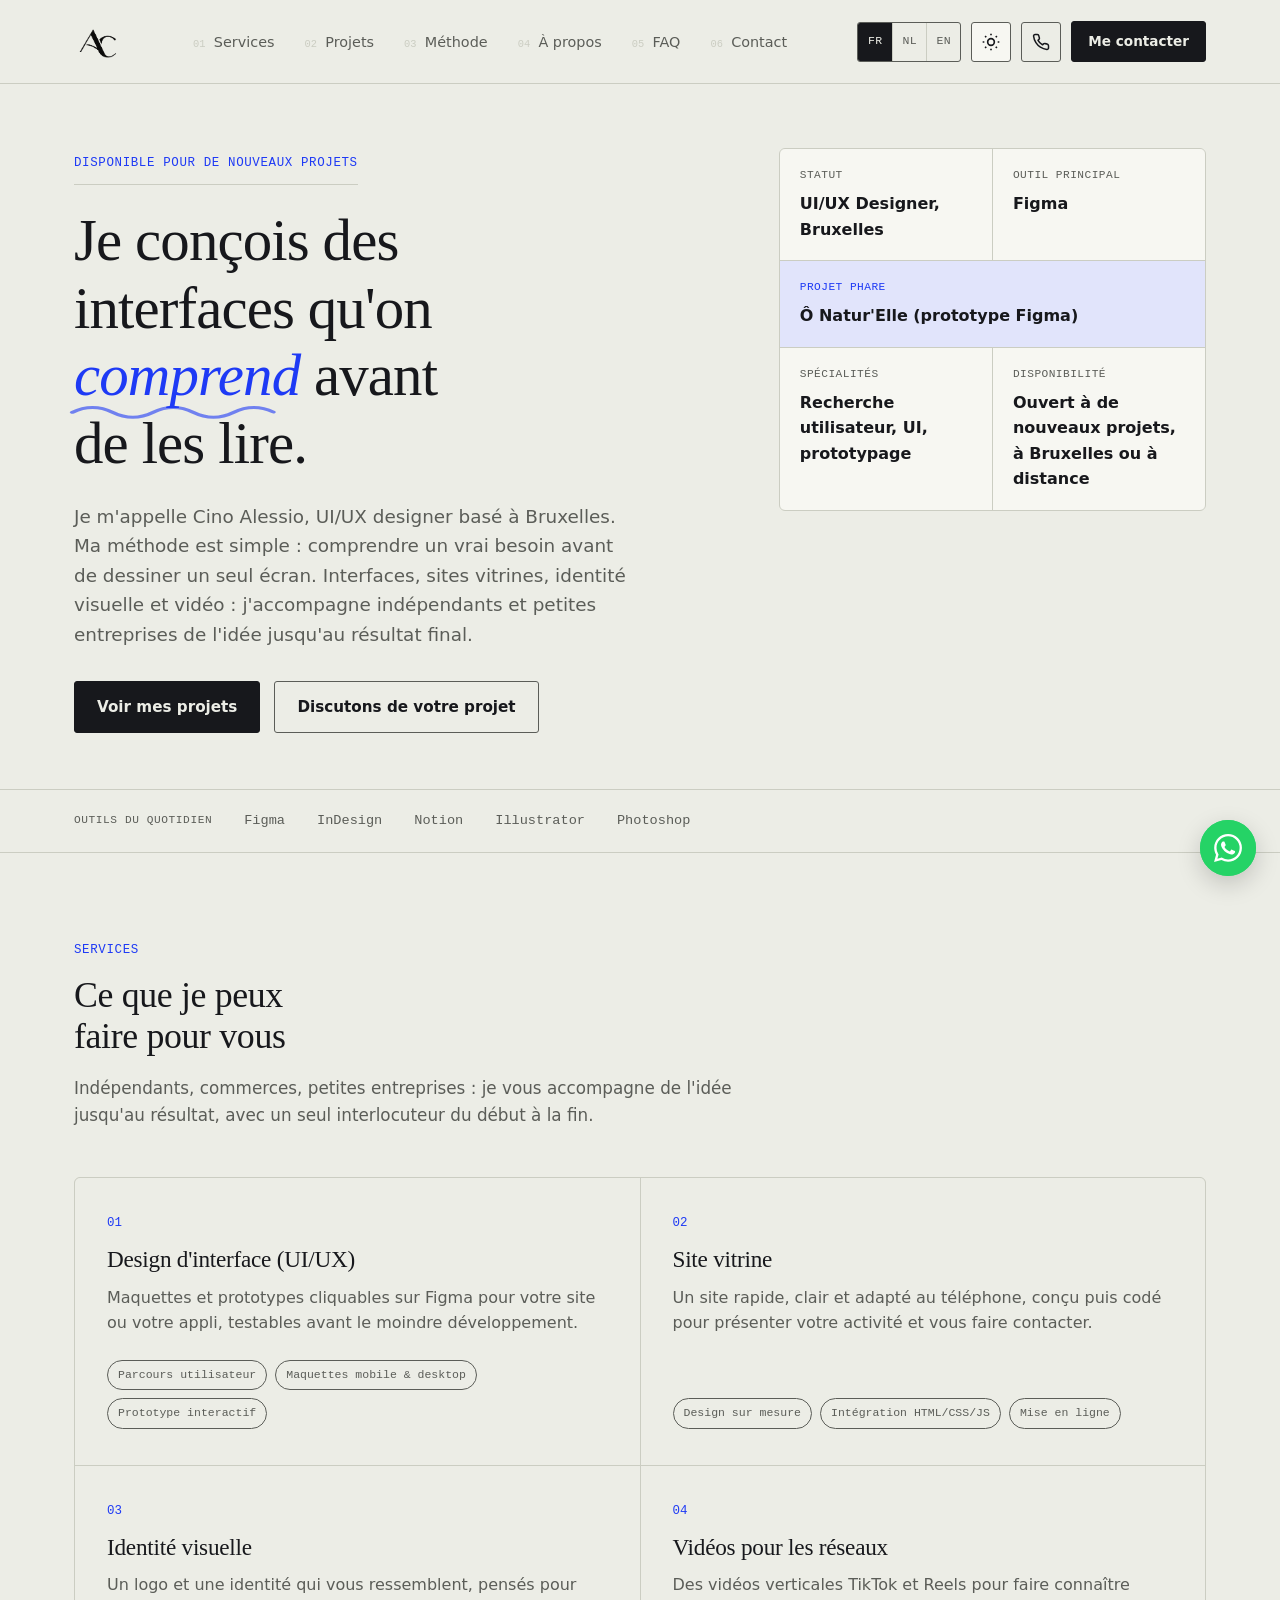
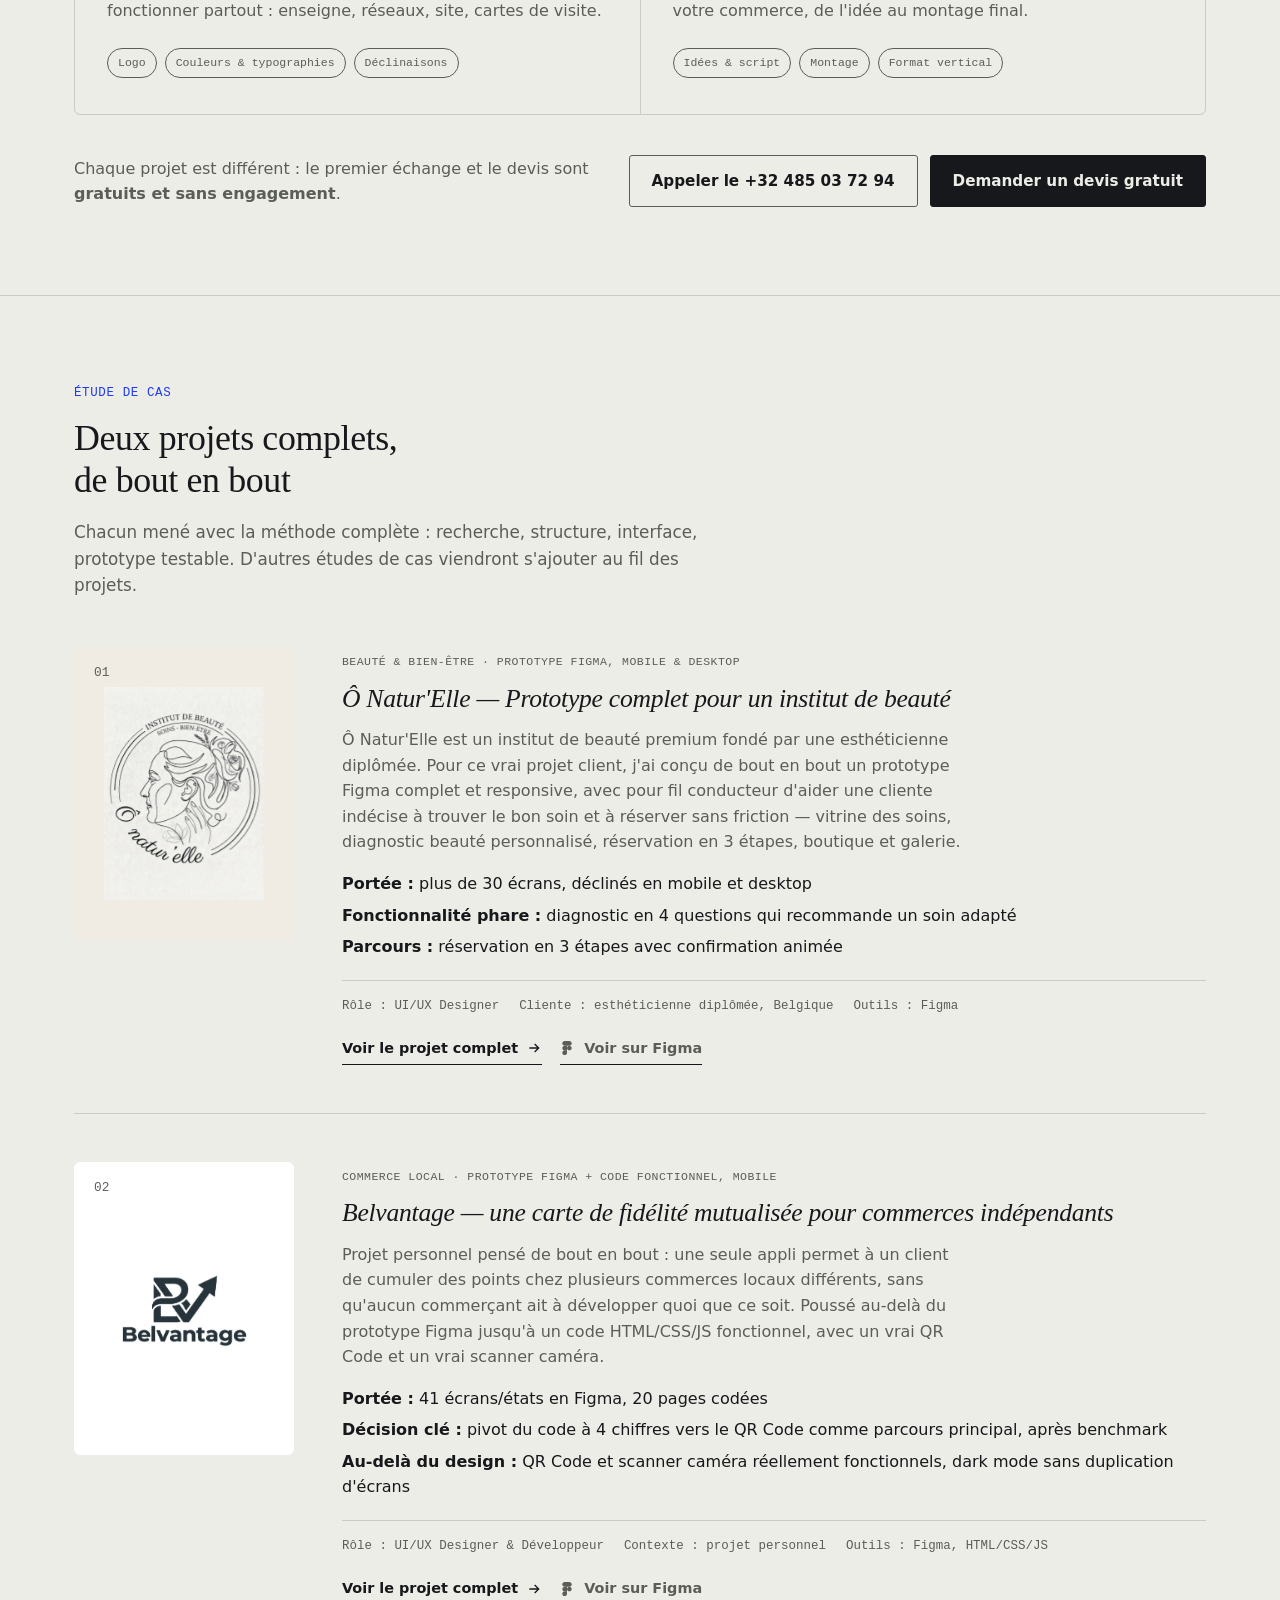
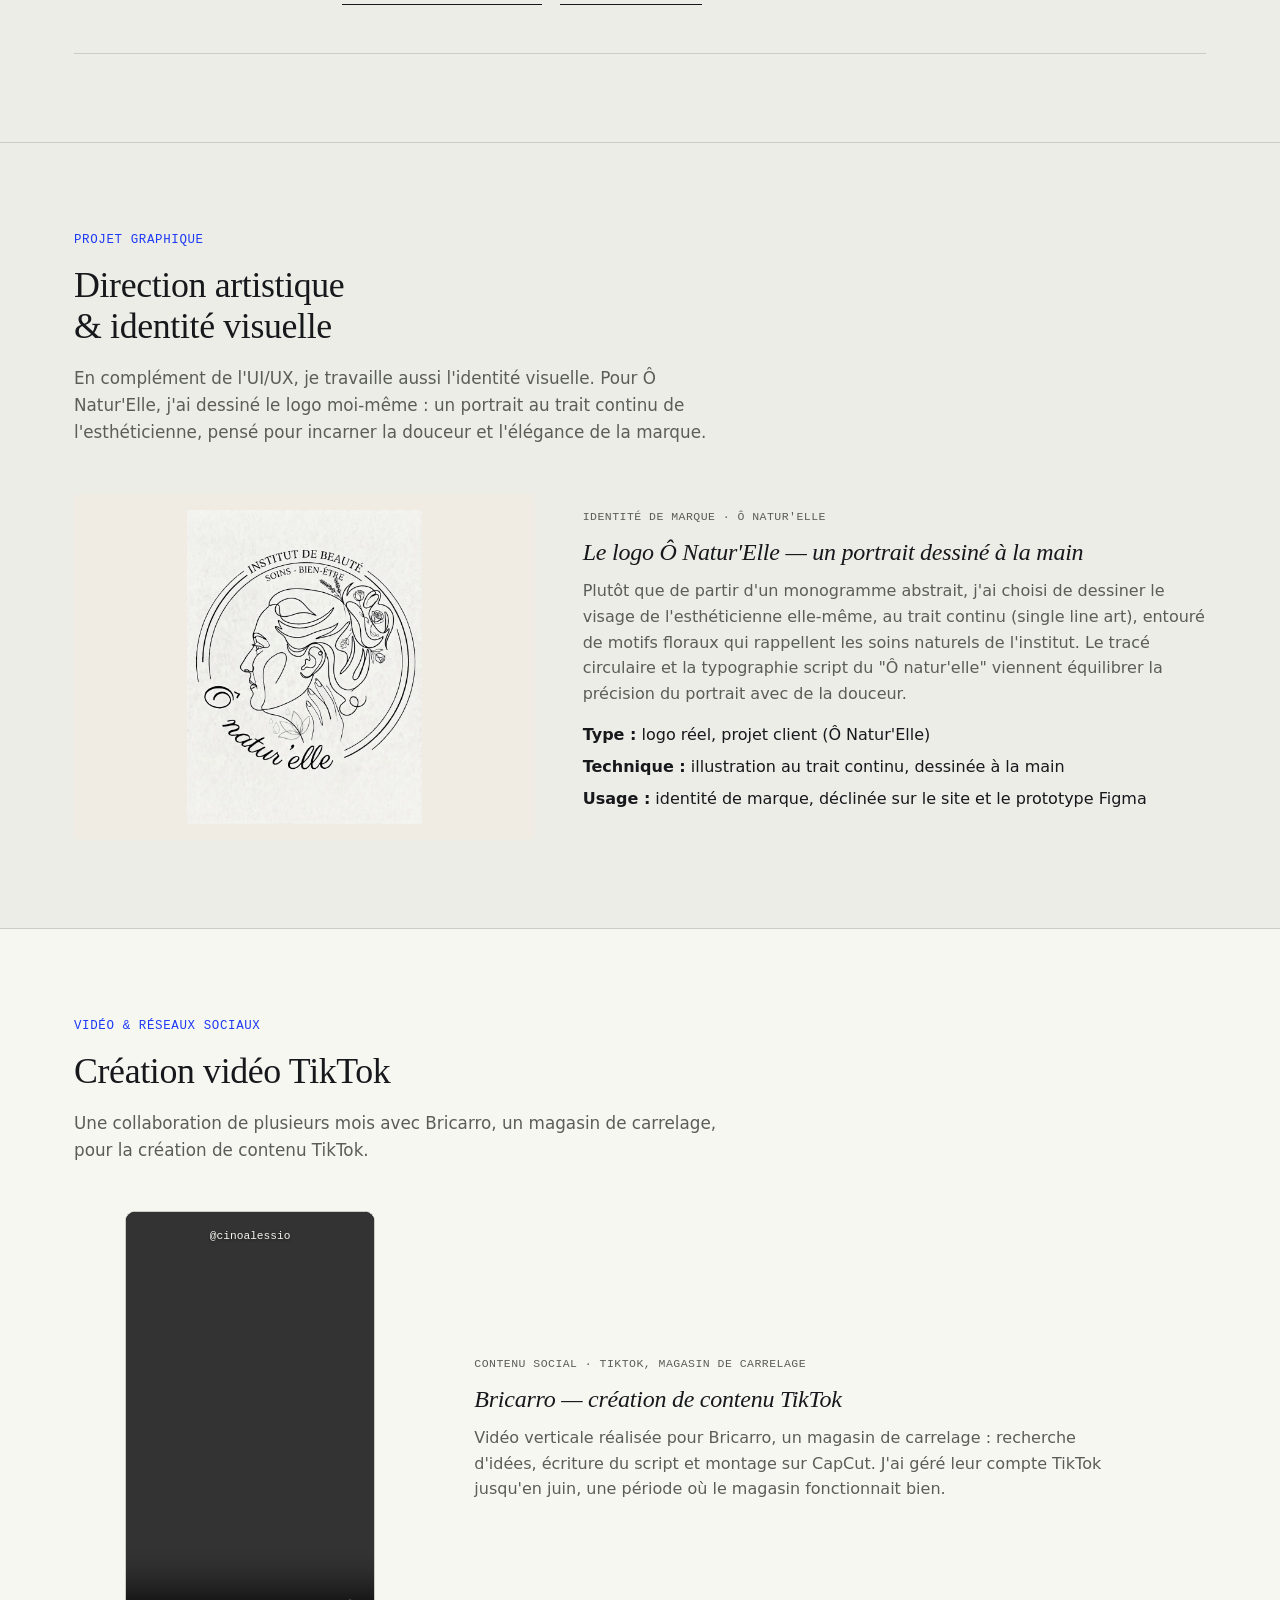
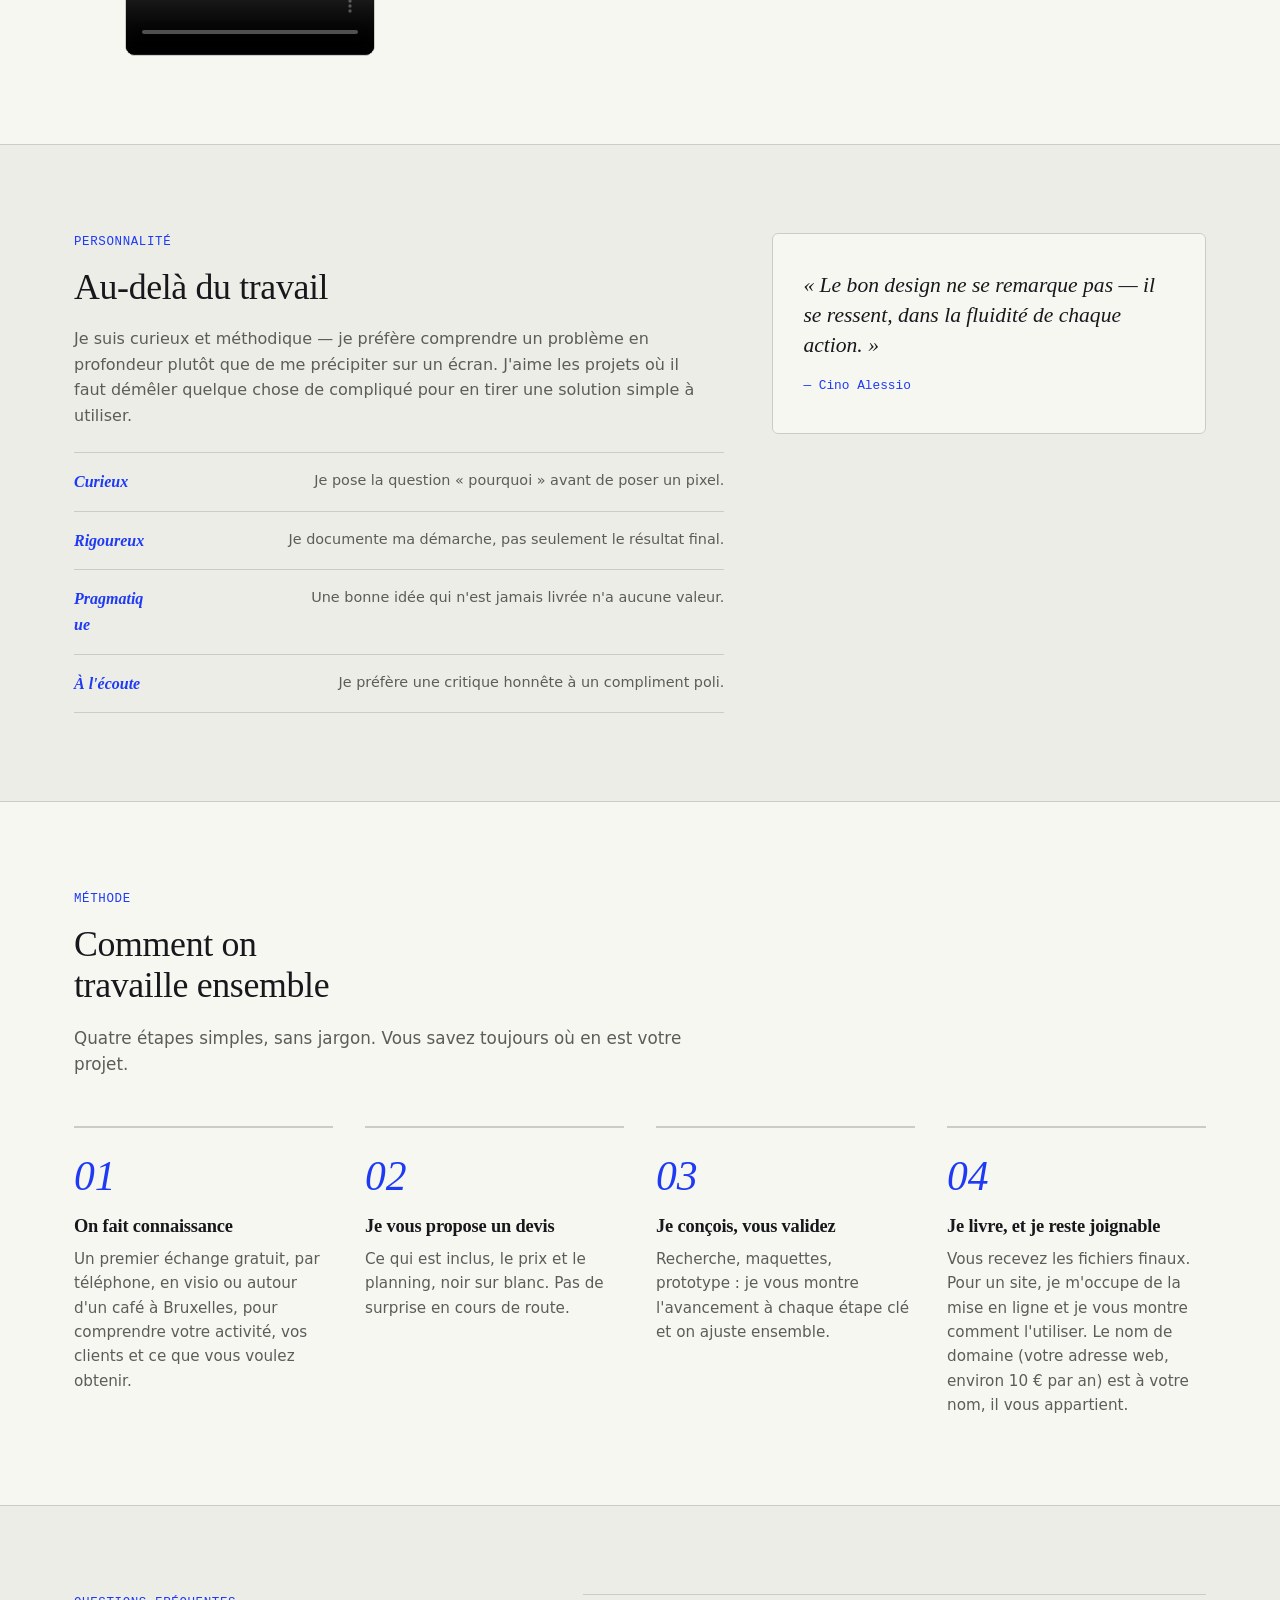
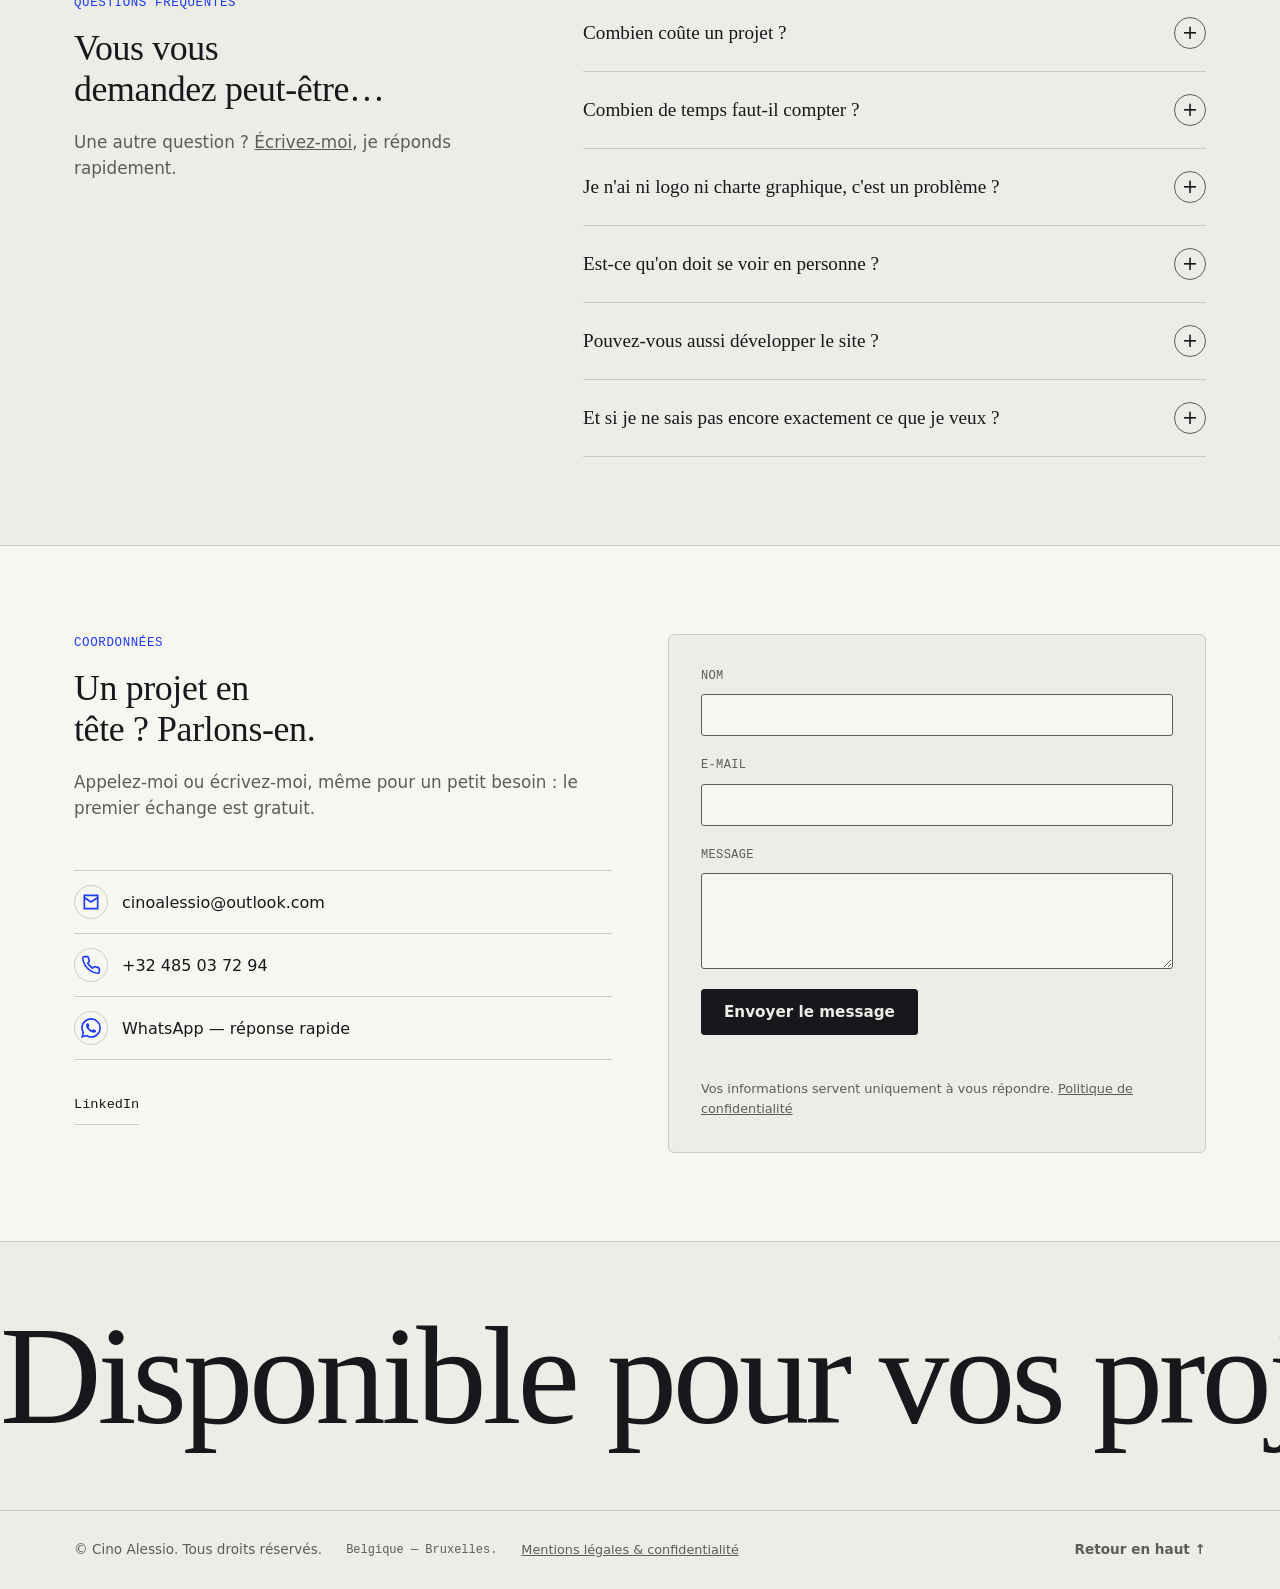
==== commit c2421de7: "Site en 3 langues (FR/NL/EN) et nouvelle image d'aperçu - Pages NL et EN (accueil, études de cas, me" ====
--- a/index.html
+++ b/index.html
@@ -16,15 +16,19 @@
 <meta property="og:description" content="Portfolio UI/UX&nbsp;: prototypage Figma, recherche utilisateur, design d'interaction, graphisme et vidéo TikTok. Basé à Bruxelles, disponible sur place ou à distance.">
 <meta property="og:type" content="website">
 <meta property="og:url" content="https://alessio29-git.github.io/Ui-Ux-designer/">
-<meta property="og:image" content="https://alessio29-git.github.io/Ui-Ux-designer/img/onaturelle-desktop-hero.png">
+<meta property="og:image" content="https://alessio29-git.github.io/Ui-Ux-designer/img/og-cover.png">
 <meta property="og:locale" content="fr_FR">
 <meta name="twitter:card" content="summary_large_image">
 <meta name="twitter:title" content="Cino Alessio — UI/UX Designer à Bruxelles">
 <meta name="twitter:description" content="Portfolio UI/UX&nbsp;: prototypage Figma, recherche utilisateur, design d'interaction, graphisme et vidéo TikTok. Basé à Bruxelles, disponible sur place ou à distance.">
-<meta name="twitter:image" content="https://alessio29-git.github.io/Ui-Ux-designer/img/onaturelle-desktop-hero.png">
+<meta name="twitter:image" content="https://alessio29-git.github.io/Ui-Ux-designer/img/og-cover.png">
 <meta name="theme-color" content="#ECEDE6" media="(prefers-color-scheme: light)">
 <meta name="theme-color" content="#15161A" media="(prefers-color-scheme: dark)">
 
+<link rel="alternate" hreflang="fr" href="https://alessio29-git.github.io/Ui-Ux-designer/">
+<link rel="alternate" hreflang="nl" href="https://alessio29-git.github.io/Ui-Ux-designer/nl/">
+<link rel="alternate" hreflang="en" href="https://alessio29-git.github.io/Ui-Ux-designer/en/">
+<link rel="alternate" hreflang="x-default" href="https://alessio29-git.github.io/Ui-Ux-designer/">
 <link rel="icon" href="favicon.svg" type="image/svg+xml">
 <script src="intro.js"></script>
 
@@ -83,10 +87,20 @@
         <li><a href="#personnalite" class="nav-link">À propos</a></li>
         <li><a href="#faq" class="nav-link">FAQ</a></li>
         <li><a href="#contact" class="nav-link">Contact</a></li>
+        <li class="nav-lang" aria-label="Langue · Taal · Language">
+          <a href="index.html" hreflang="fr" lang="fr" aria-current="page" title="Français">FR</a>
+          <a href="nl/index.html" hreflang="nl" lang="nl" title="Nederlands">NL</a>
+          <a href="en/index.html" hreflang="en" lang="en" title="English">EN</a>
+        </li>
       </ul>
     </nav>
 
     <div class="header-actions">
+      <nav class="lang-switch" aria-label="Langue · Taal · Language">
+        <a href="index.html" hreflang="fr" lang="fr" aria-current="page" title="Français">FR</a>
+        <a href="nl/index.html" hreflang="nl" lang="nl" title="Nederlands">NL</a>
+        <a href="en/index.html" hreflang="en" lang="en" title="English">EN</a>
+      </nav>
       <button type="button" class="theme-toggle" id="themeToggle" aria-label="Activer le thème sombre" aria-pressed="false">
         <svg class="icon-sun" width="20" height="20" viewBox="0 0 24 24" fill="none" stroke="currentColor" stroke-width="2" aria-hidden="true"><circle cx="12" cy="12" r="4"/><path d="M12 2v2M12 20v2M4.9 4.9l1.4 1.4M17.7 17.7l1.4 1.4M2 12h2M20 12h2M4.9 19.1l1.4-1.4M17.7 6.3l1.4-1.4"/></svg>
         <svg class="icon-moon" width="20" height="20" viewBox="0 0 24 24" fill="none" stroke="currentColor" stroke-width="2" aria-hidden="true"><path d="M21 12.8A9 9 0 1 1 11.2 3a7 7 0 0 0 9.8 9.8Z"/></svg>
--- a/style.css
+++ b/style.css
@@ -1940,7 +1940,7 @@
 }
 
 /* Téléphone à l'horizontale : écrans très bas */
-@media (max-height: 500px) and (orientation: landscape) {
+@media (max-height: 500px) and (max-width: 960px) and (orientation: landscape) {
   .main-nav .nav-link { font-size: 1.5rem; padding: 6px 0; }
   .main-nav ul { padding-top: calc(var(--header-height) + 8px); }
   .loader-name { font-size: clamp(2rem, 7vw, 4rem); }
@@ -1960,3 +1960,83 @@
   .wa-float:hover { transform: none; gap: 0; }
   .wa-float:hover .wa-float-label { max-width: 0; }
 }
+
+/* ============================================================
+   Sélecteur de langue FR · NL · EN
+   ============================================================ */
+.lang-switch {
+  display: inline-flex;
+  align-items: center;
+  height: 40px;
+  border: 1px solid var(--line-strong);
+  border-radius: var(--radius-sm);
+  overflow: hidden;
+}
+.lang-switch a {
+  display: inline-flex;
+  align-items: center;
+  justify-content: center;
+  min-width: 34px;
+  height: 100%;
+  padding: 0 6px;
+  font-family: var(--font-mono);
+  font-size: 0.72rem;
+  font-weight: 500;
+  letter-spacing: 0.04em;
+  color: var(--ink-muted);
+  text-decoration: none;
+  transition: background var(--transition-fast), color var(--transition-fast);
+}
+.lang-switch a + a { border-left: 1px solid var(--line); }
+.lang-switch a:hover { color: var(--accent); }
+.lang-switch a[aria-current="page"] { background: var(--ink); color: var(--paper); }
+.nav-lang { display: none; }
+
+@media (max-width: 960px) {
+  /* Dans le menu plein écran : 3 pastilles sous les liens */
+  .main-nav .nav-lang { display: flex; gap: 10px; border-bottom: none; padding-top: 24px; overflow: visible; }
+  .nav-lang a {
+    display: inline-flex;
+    align-items: center;
+    justify-content: center;
+    width: 52px;
+    height: 44px;
+    border: 1px solid var(--line-strong);
+    border-radius: var(--radius-sm);
+    font-family: var(--font-mono);
+    font-size: 0.85rem;
+    color: var(--ink);
+    text-decoration: none;
+  }
+  .nav-lang a[aria-current="page"] { background: var(--ink); color: var(--paper); border-color: var(--ink); }
+}
+@media (max-width: 560px) {
+  /* Petits écrans : le sélecteur quitte l'en-tête (il reste dans le menu) */
+  .header-actions .lang-switch { display: none; }
+}
+
+/* ============================================================
+   En-tête : place pour 6 liens + sélecteur de langue + boutons
+   ============================================================ */
+.nav-link, .main-nav li { white-space: nowrap; }
+.header-inner { gap: 20px; }
+/* Le numéro de téléphone en toutes lettres n'apparaît que sur les grands écrans */
+@media (max-width: 1440px) {
+  .header-call { width: 40px; padding: 0; justify-content: center; }
+  .header-call-num { position: absolute; width: 1px; height: 1px; overflow: hidden; clip: rect(0 0 0 0); white-space: nowrap; }
+}
+/* Ordinateur portable : on retire le bouton « Me contacter » (le lien Contact et le bouton d'appel restent) */
+@media (max-width: 1279px) and (min-width: 961px) {
+  .header-actions .btn-primary.btn-small { display: none; }
+  .main-nav ul { gap: 18px; }
+}
+/* Petit portable / tablette à l'horizontale : liens plus compacts, sans numéros */
+@media (max-width: 1120px) and (min-width: 961px) {
+  .main-nav ul { gap: 14px; }
+  .nav-link { font-size: 0.85rem; }
+  .nav-link::before { display: none; }
+}
+
+/* Mots très longs (fréquents en néerlandais) : coupure propre plutôt que débordement sur petit écran */
+body { overflow-wrap: break-word; }
+html[lang="nl"] p, html[lang="nl"] li, html[lang="nl"] dd, html[lang="nl"] h1, html[lang="nl"] h2, html[lang="nl"] h3, html[lang="nl"] .flow-box { hyphens: auto; -webkit-hyphens: auto; }
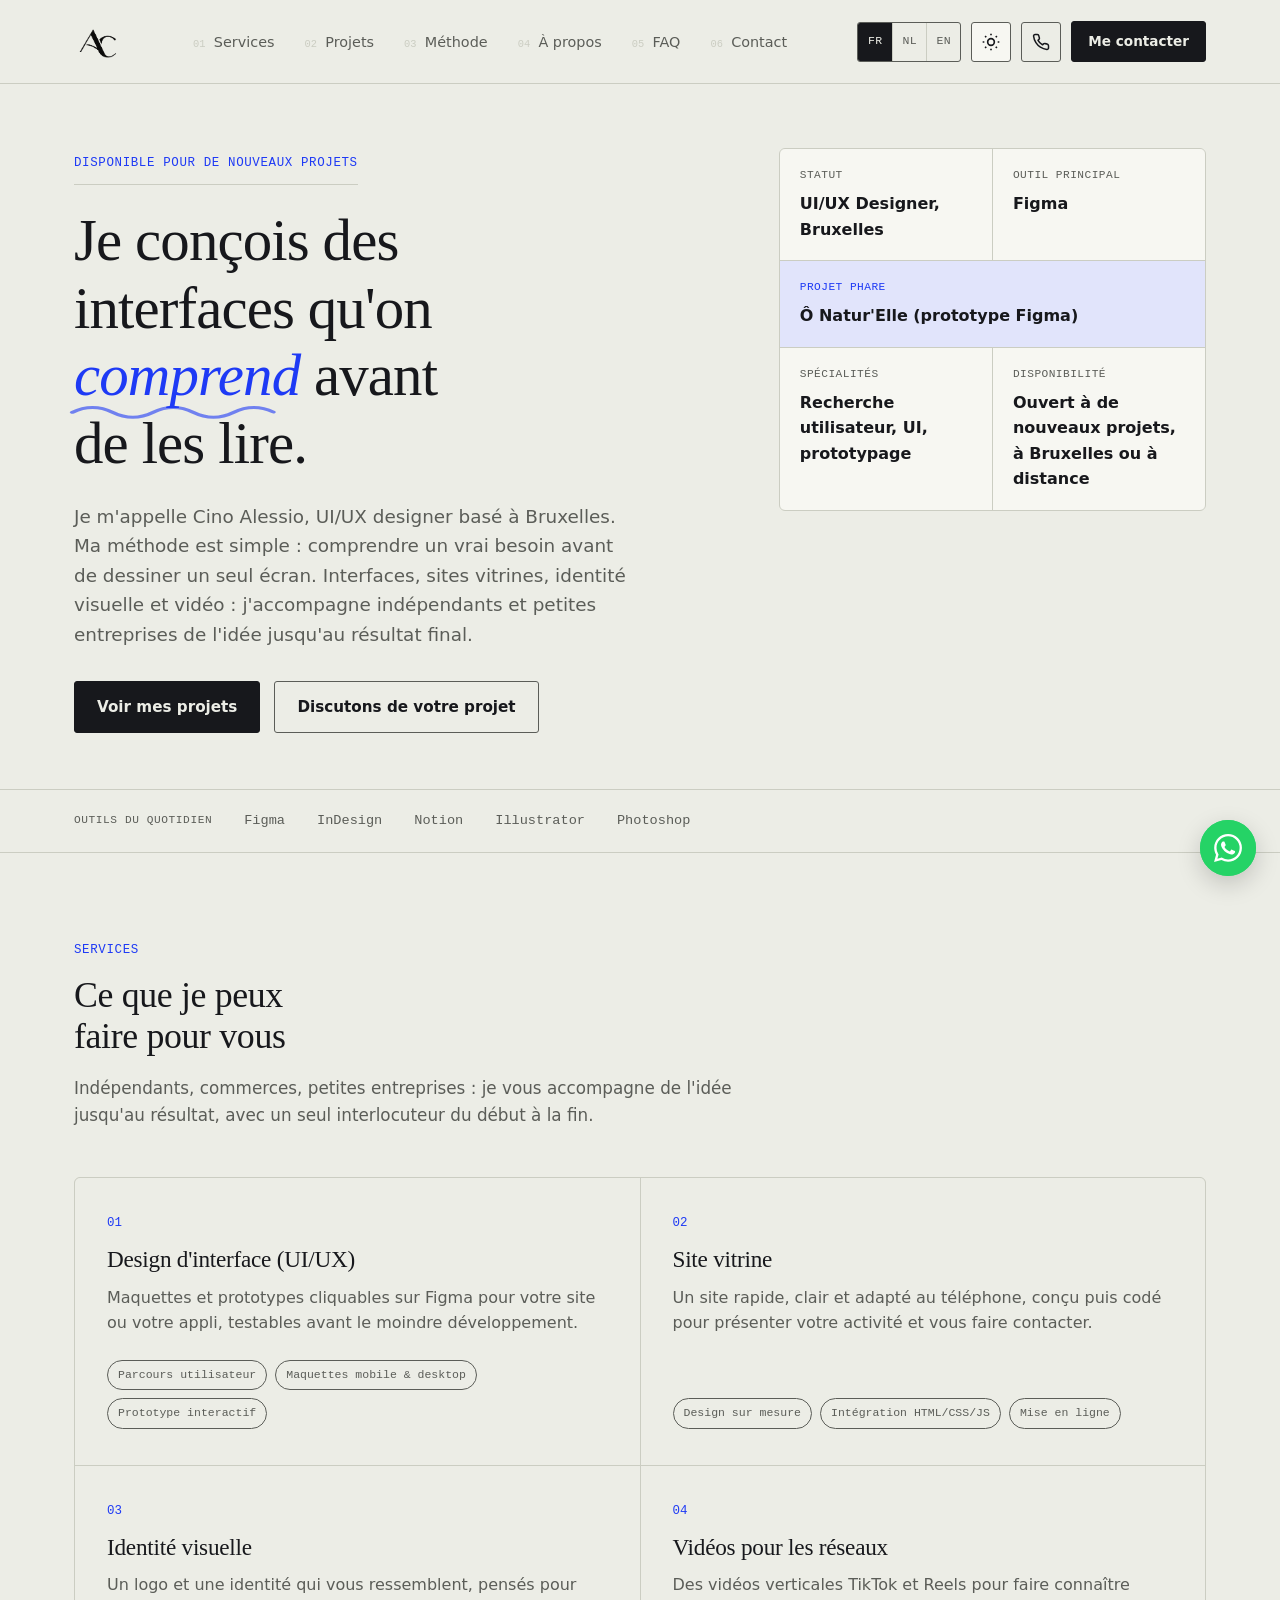
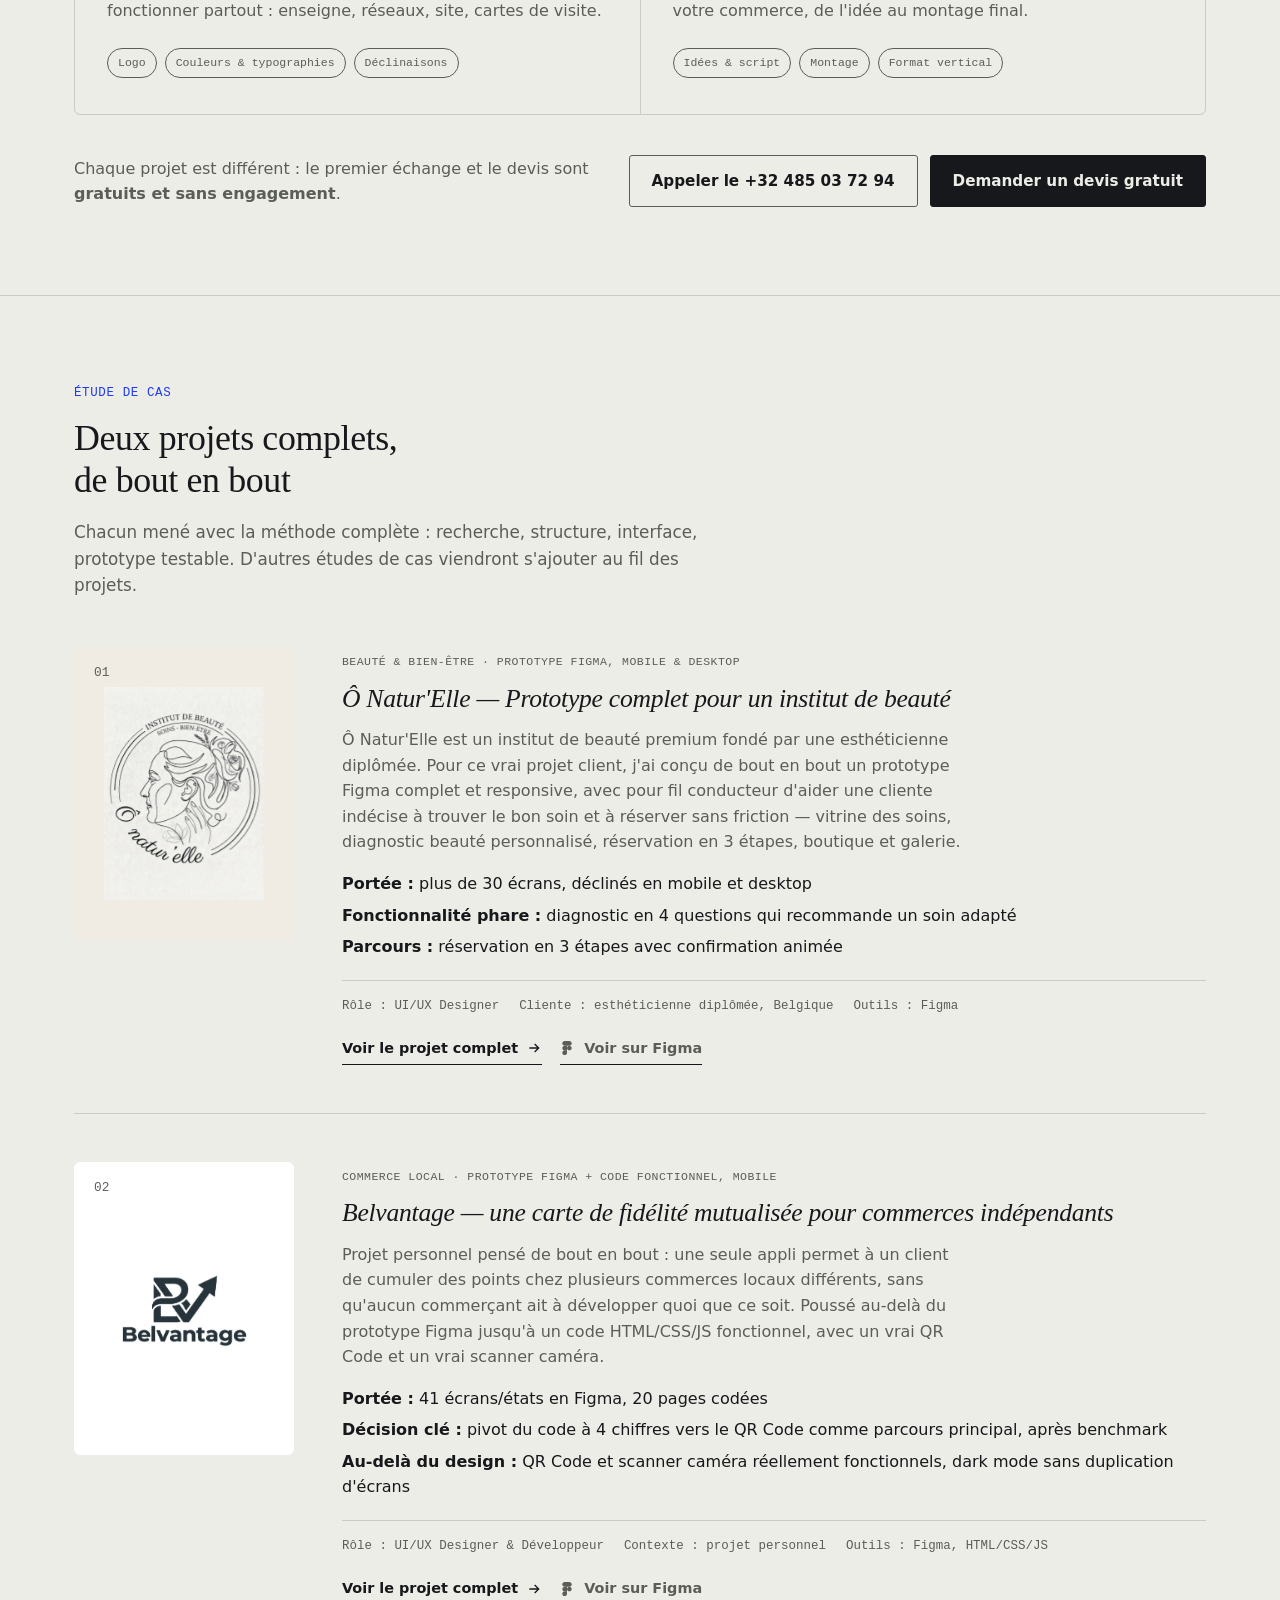
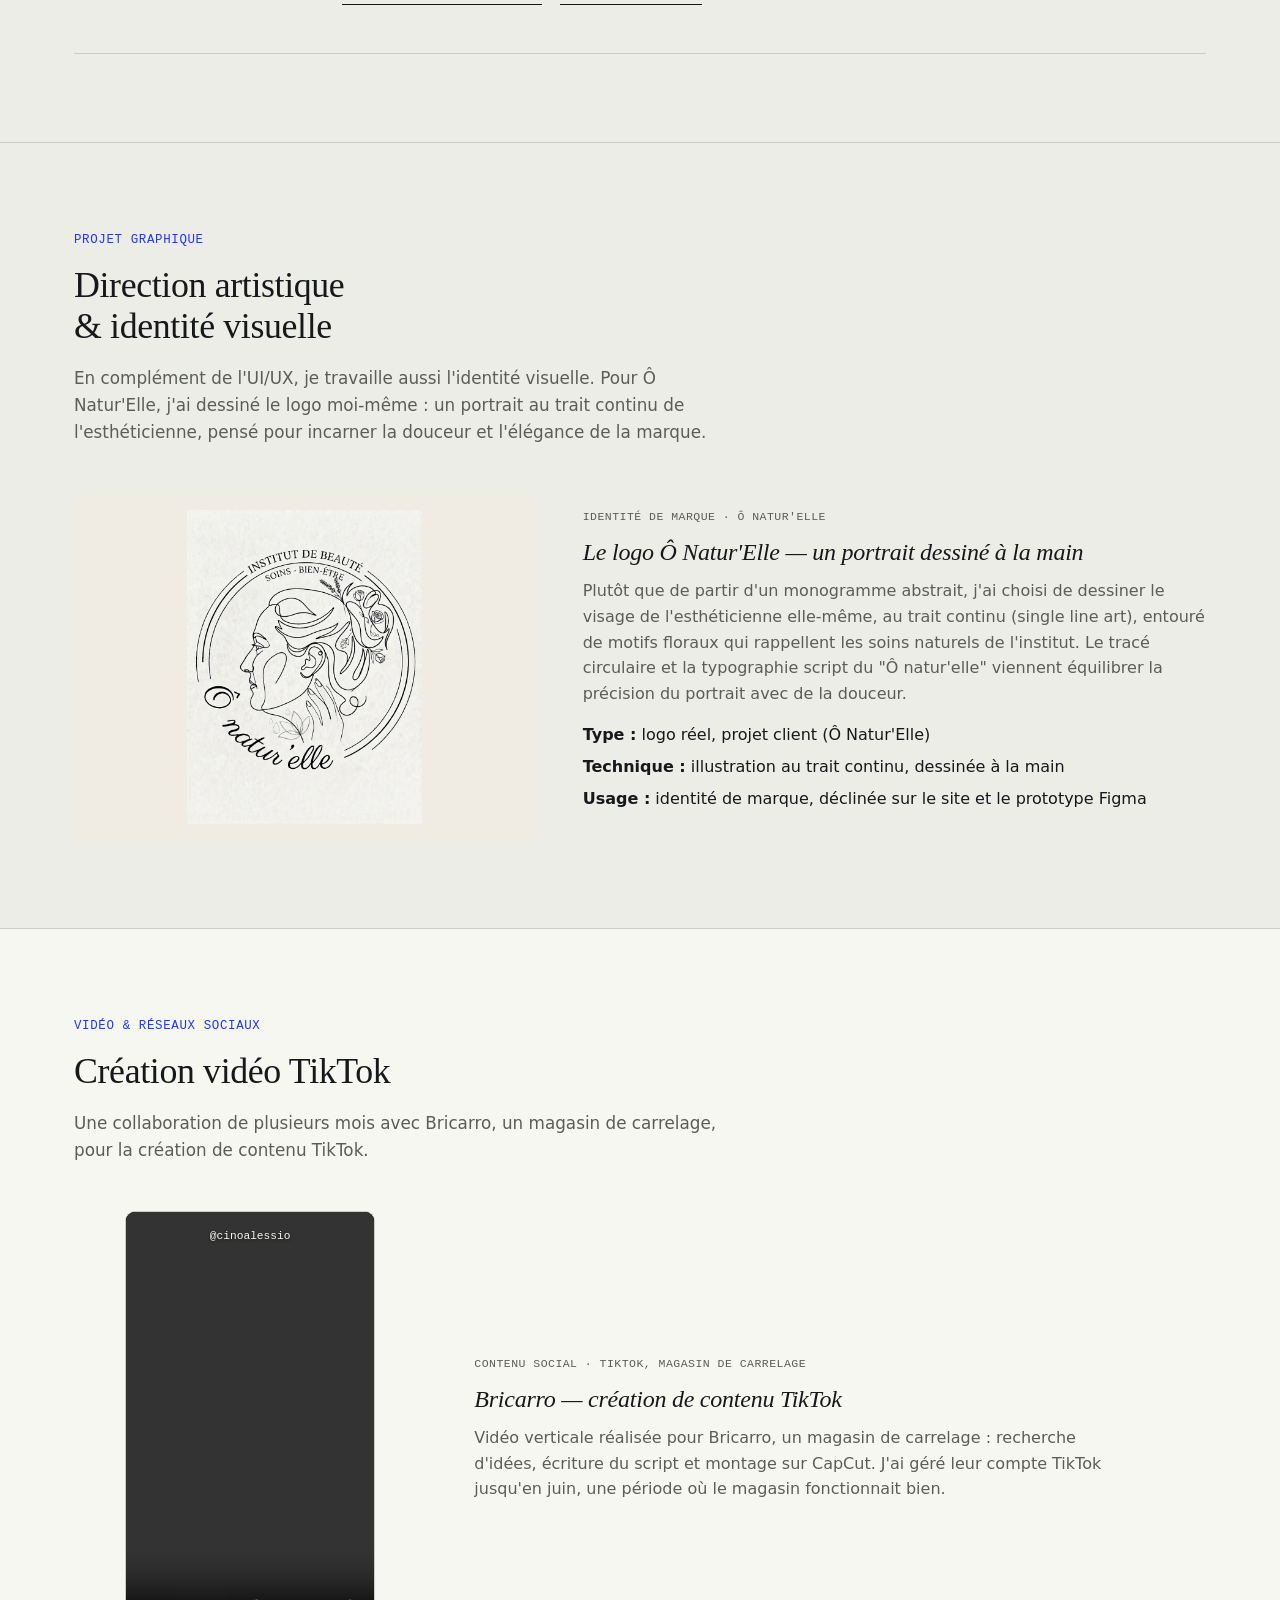
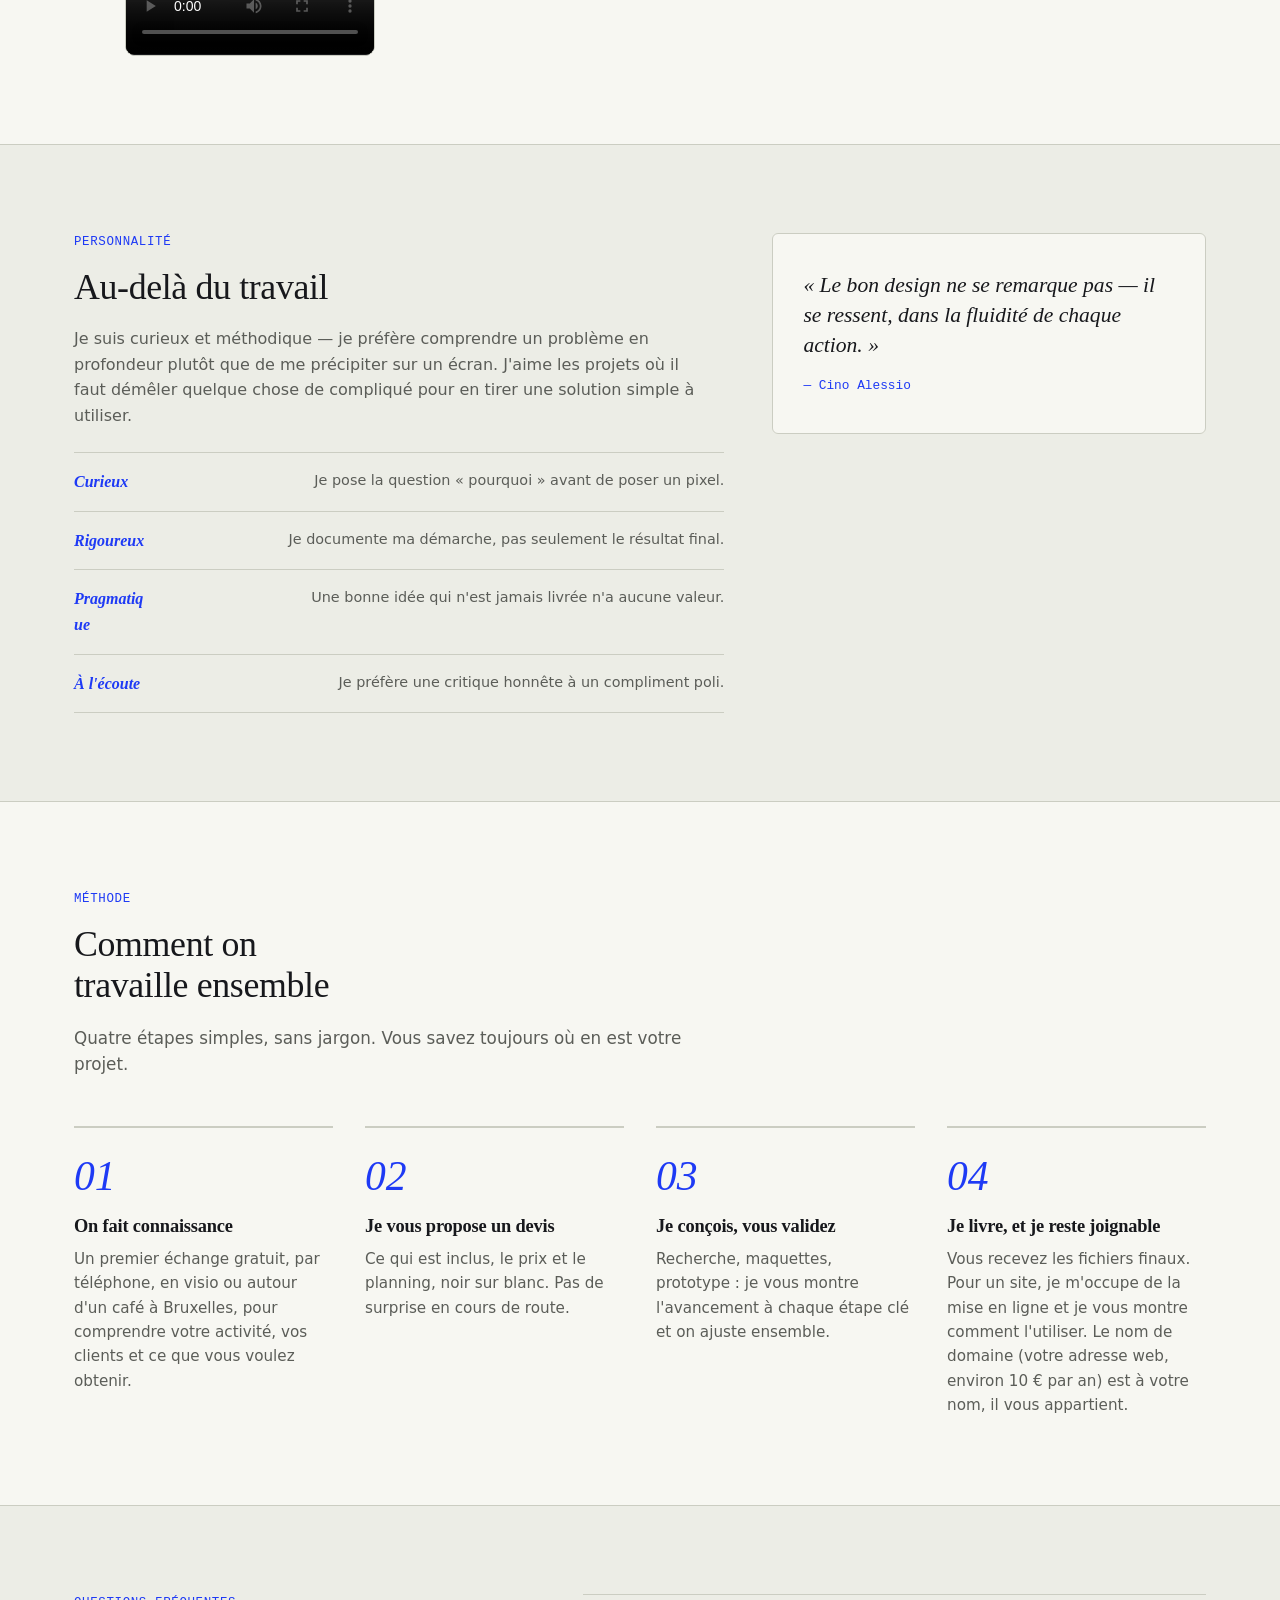
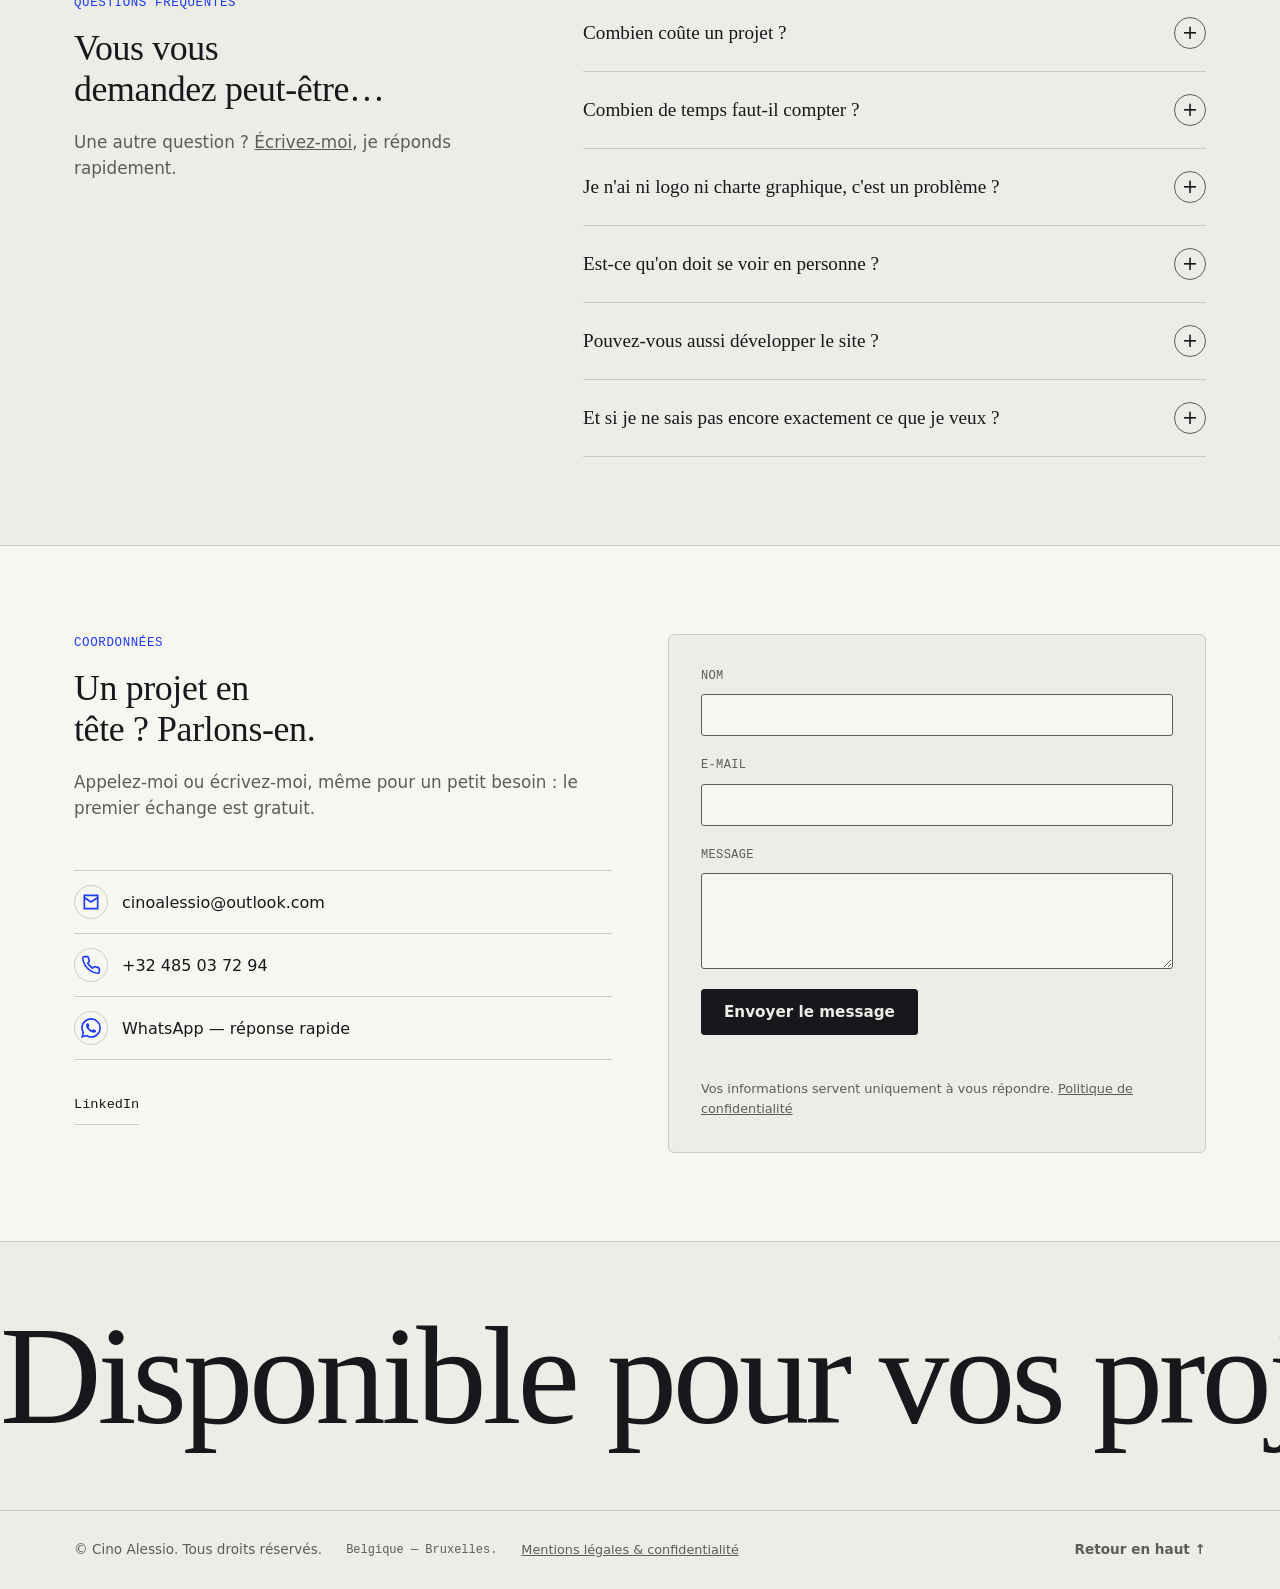
==== commit 449e840d: "Image d'aperçu : uniquement le logo AC, sur toutes les pages et dans les 3 langues Co-Authored-By: C" ====
--- a/index.html
+++ b/index.html
@@ -16,12 +16,15 @@
 <meta property="og:description" content="Portfolio UI/UX&nbsp;: prototypage Figma, recherche utilisateur, design d'interaction, graphisme et vidéo TikTok. Basé à Bruxelles, disponible sur place ou à distance.">
 <meta property="og:type" content="website">
 <meta property="og:url" content="https://alessio29-git.github.io/Ui-Ux-designer/">
-<meta property="og:image" content="https://alessio29-git.github.io/Ui-Ux-designer/img/og-cover.png">
+<meta property="og:image" content="https://alessio29-git.github.io/Ui-Ux-designer/img/og-logo.png">
+<meta property="og:image:width" content="1200">
+<meta property="og:image:height" content="630">
+<meta property="og:image:alt" content="Logo AC — Cino Alessio, UI/UX Designer">
 <meta property="og:locale" content="fr_FR">
 <meta name="twitter:card" content="summary_large_image">
 <meta name="twitter:title" content="Cino Alessio — UI/UX Designer à Bruxelles">
 <meta name="twitter:description" content="Portfolio UI/UX&nbsp;: prototypage Figma, recherche utilisateur, design d'interaction, graphisme et vidéo TikTok. Basé à Bruxelles, disponible sur place ou à distance.">
-<meta name="twitter:image" content="https://alessio29-git.github.io/Ui-Ux-designer/img/og-cover.png">
+<meta name="twitter:image" content="https://alessio29-git.github.io/Ui-Ux-designer/img/og-logo.png">
 <meta name="theme-color" content="#ECEDE6" media="(prefers-color-scheme: light)">
 <meta name="theme-color" content="#15161A" media="(prefers-color-scheme: dark)">
 
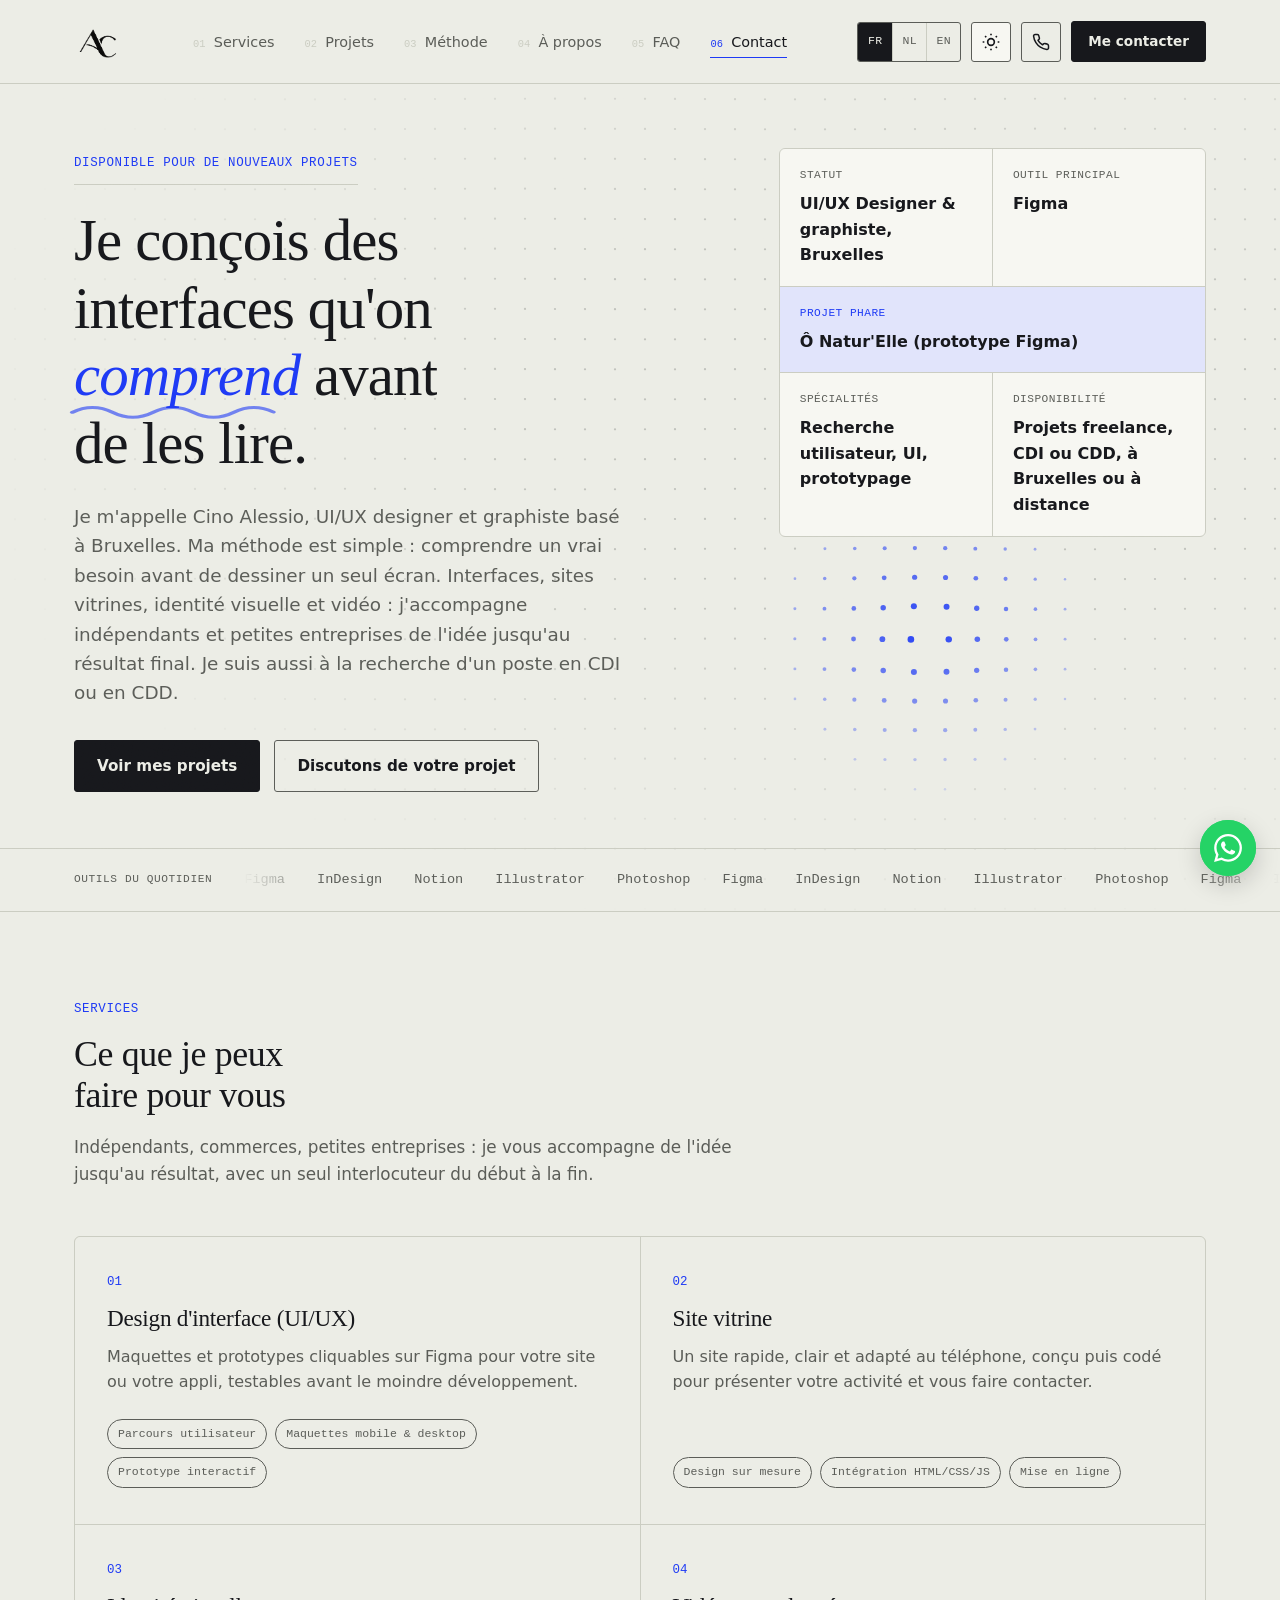
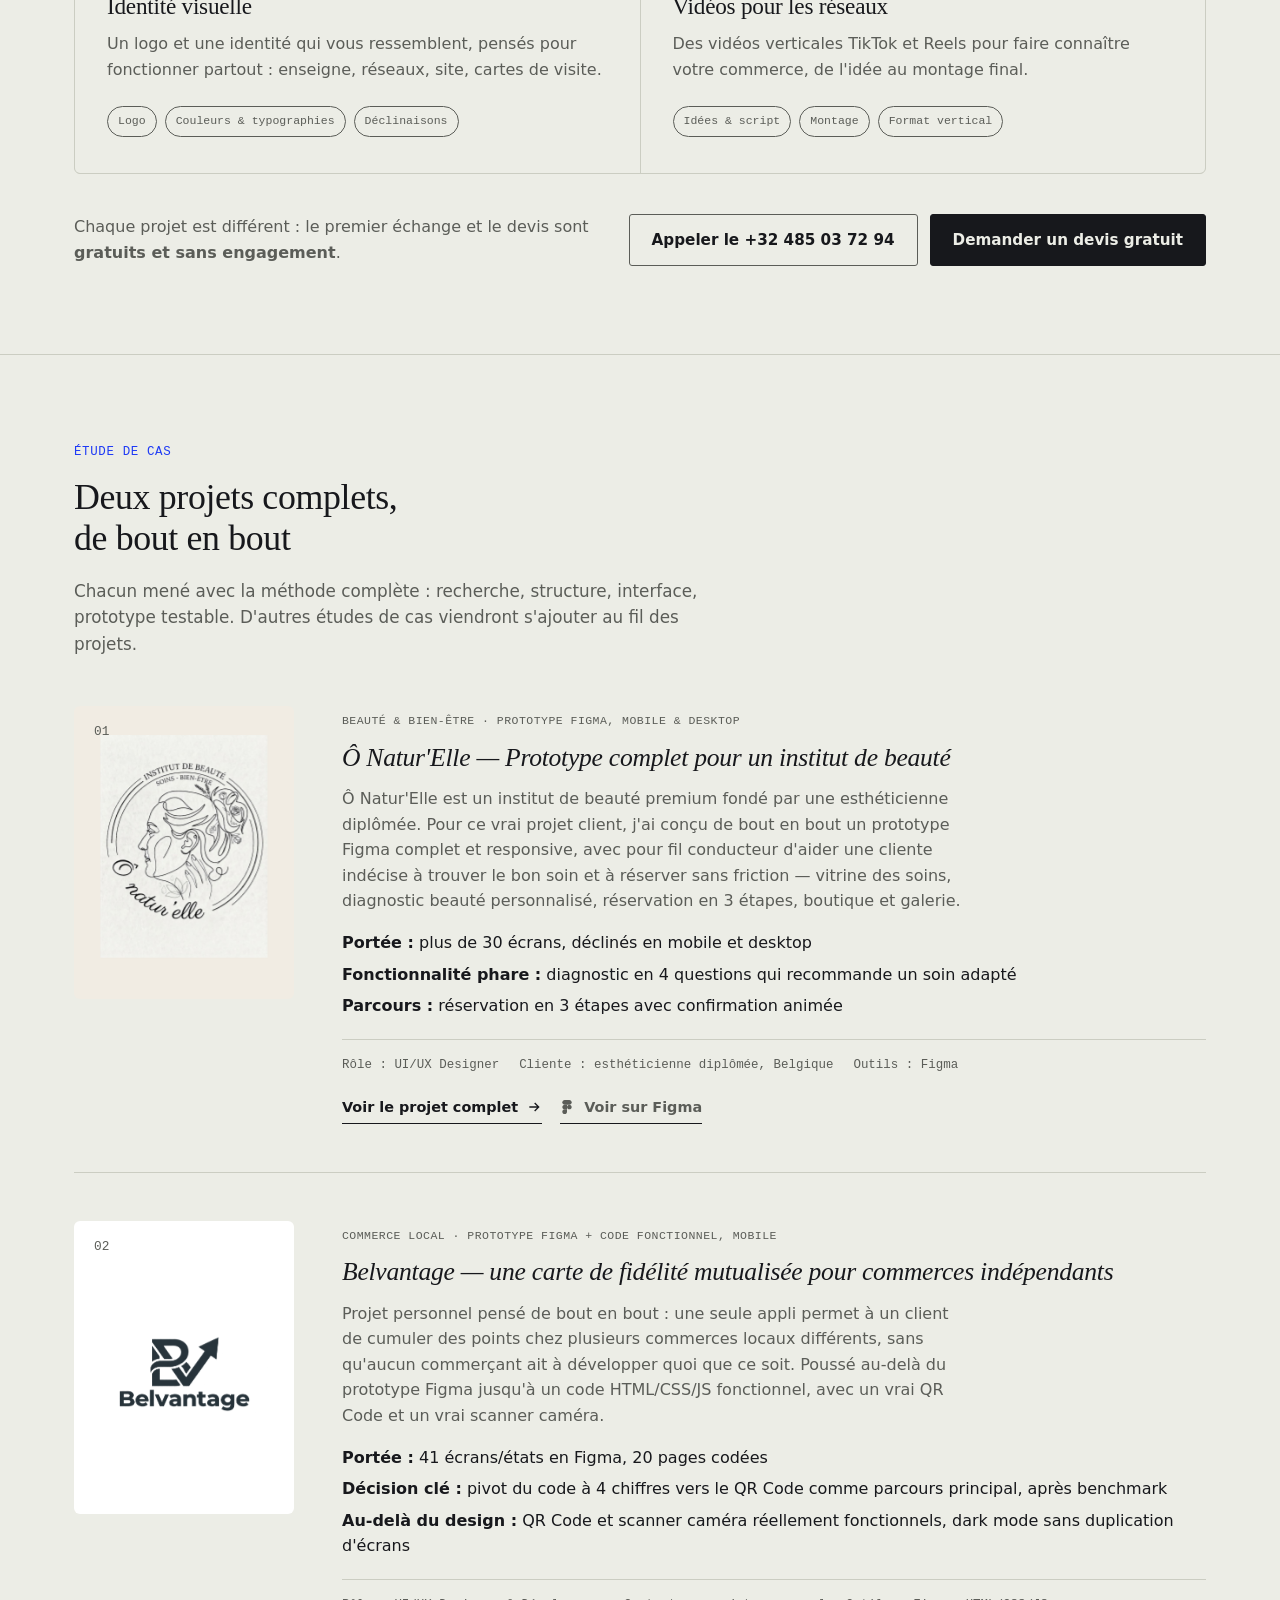
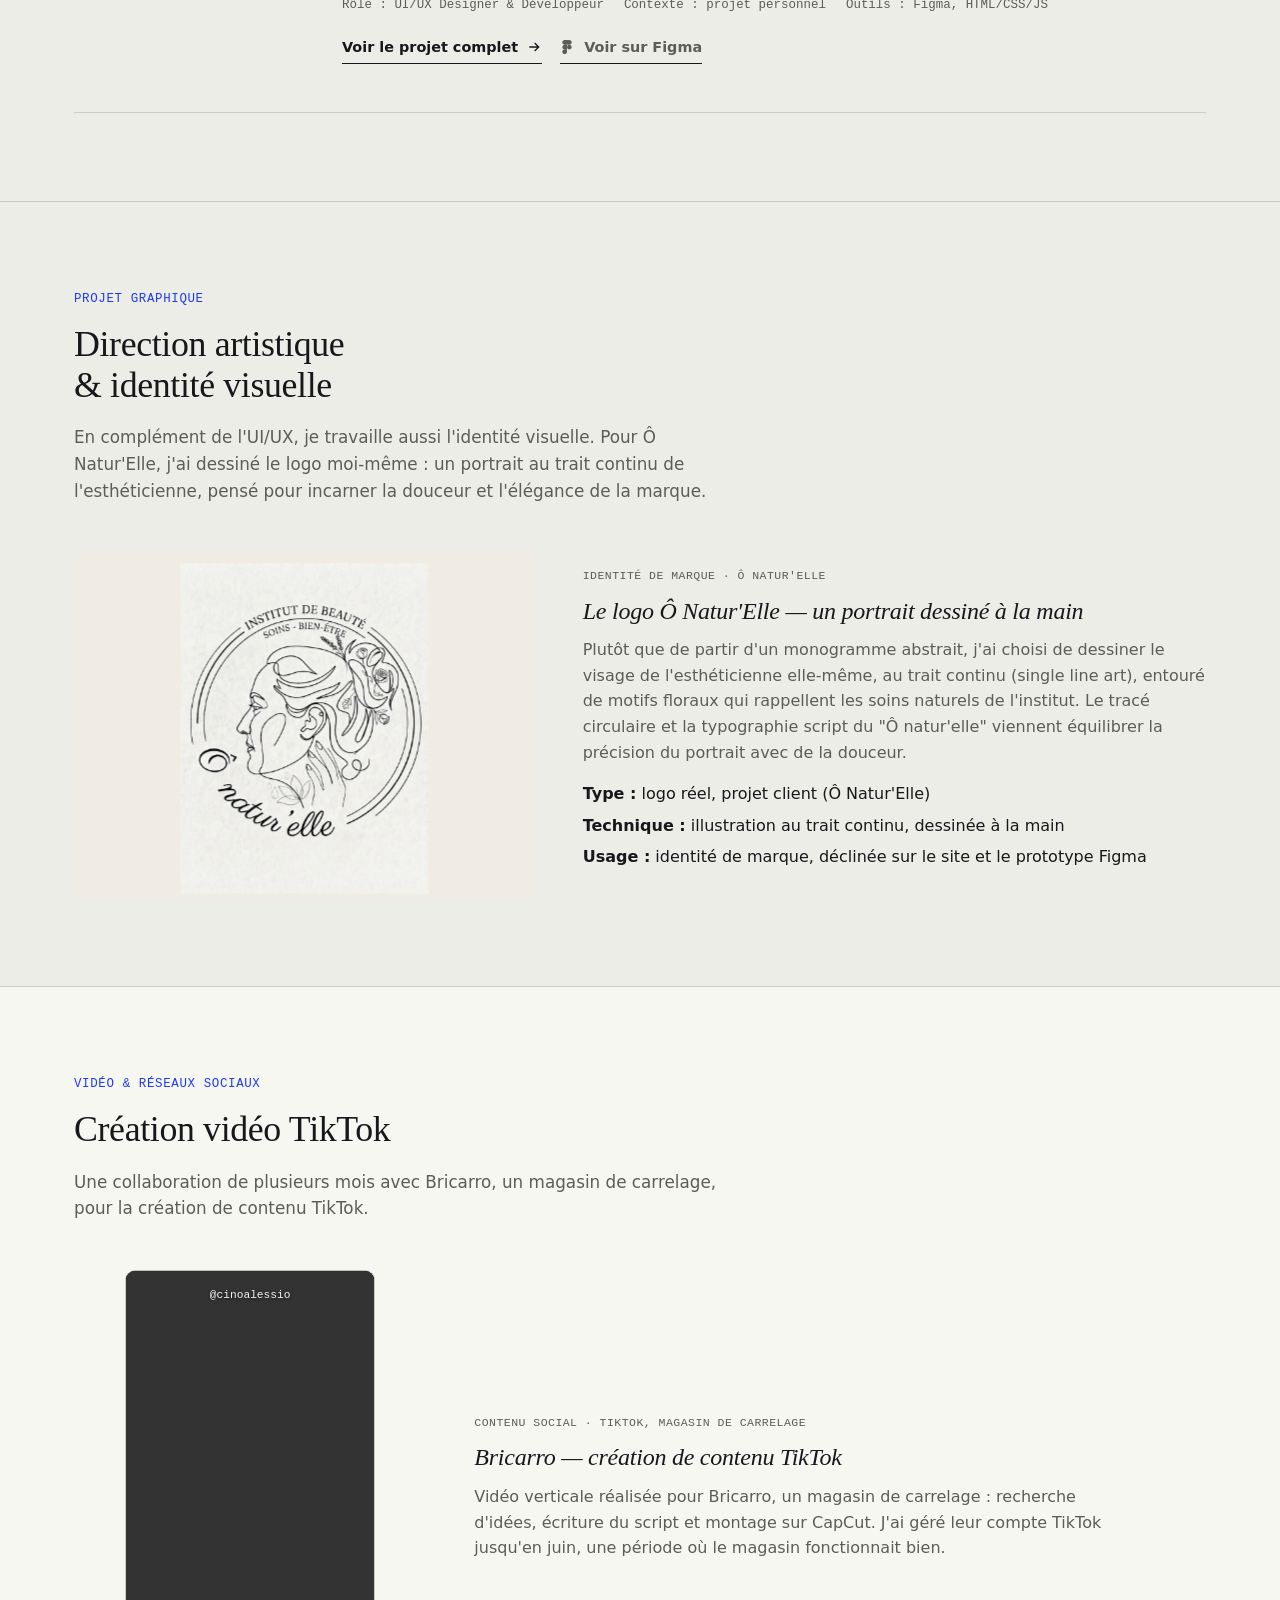
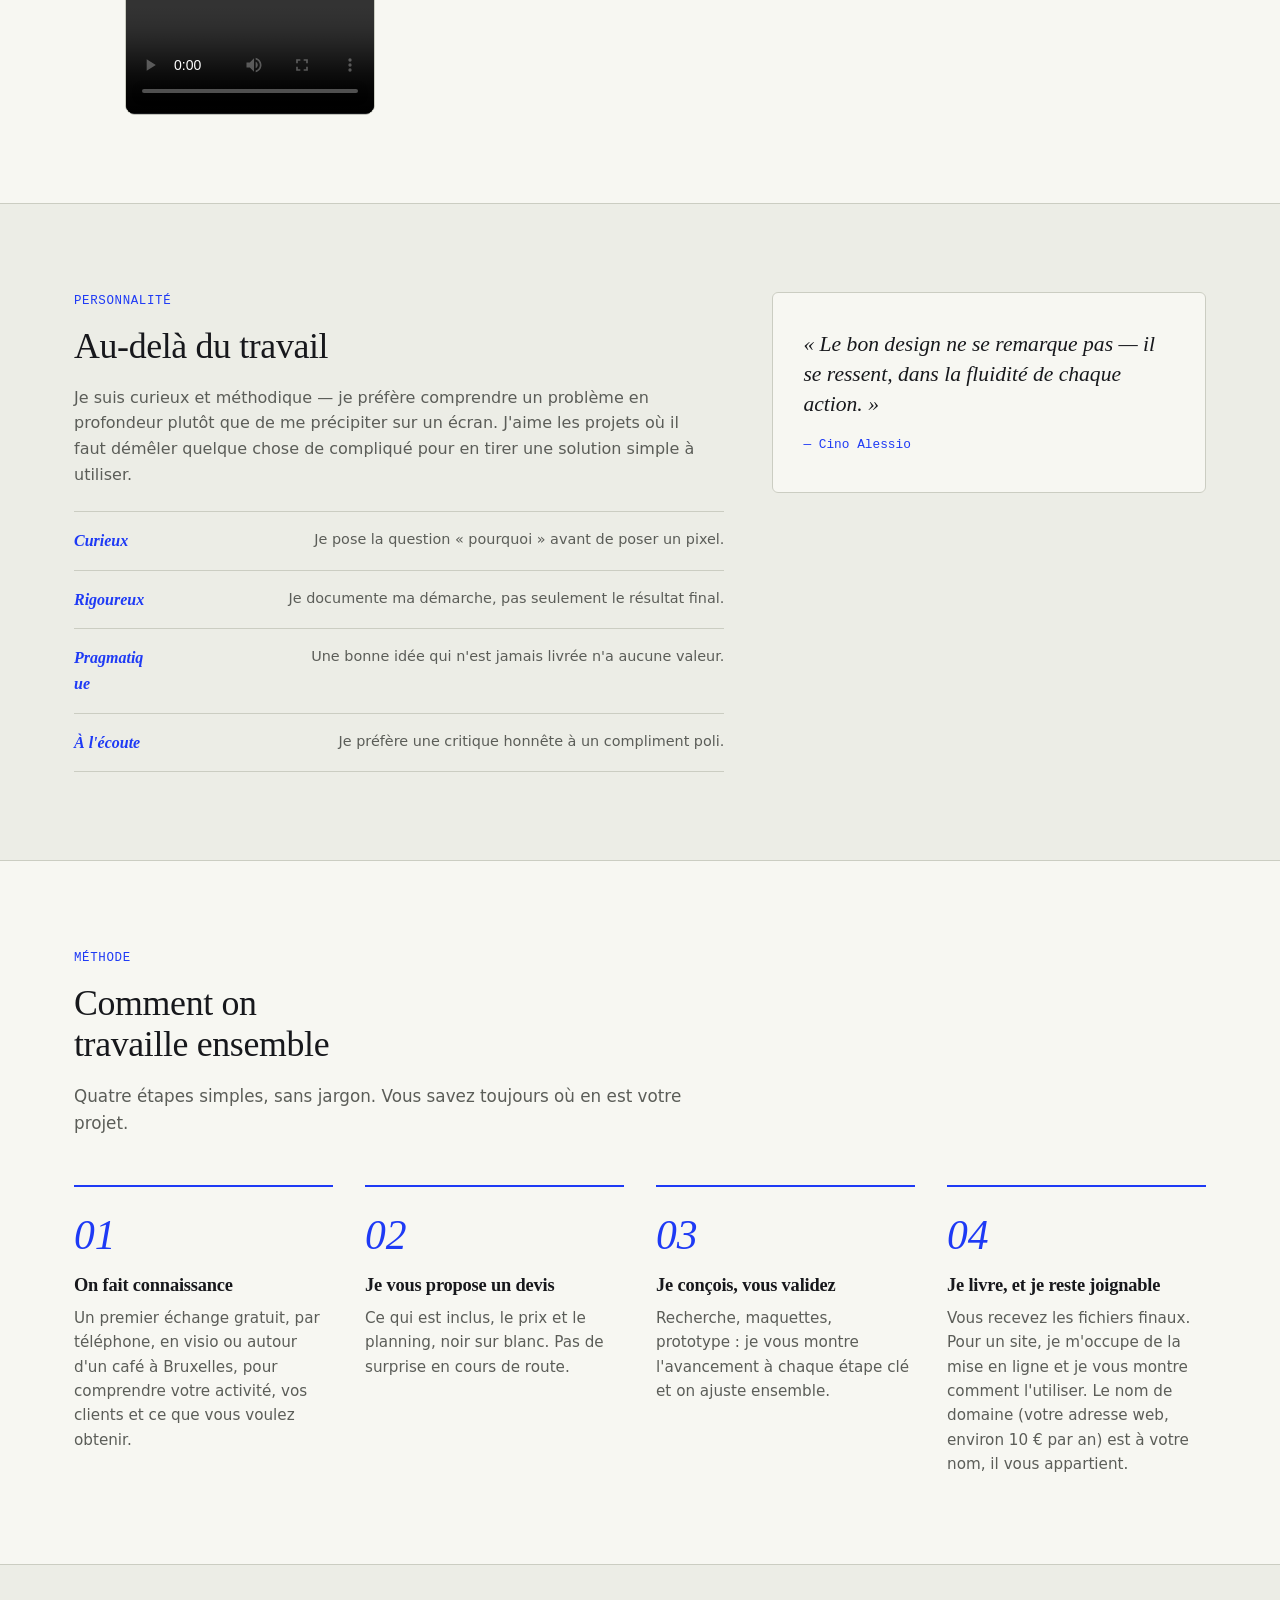
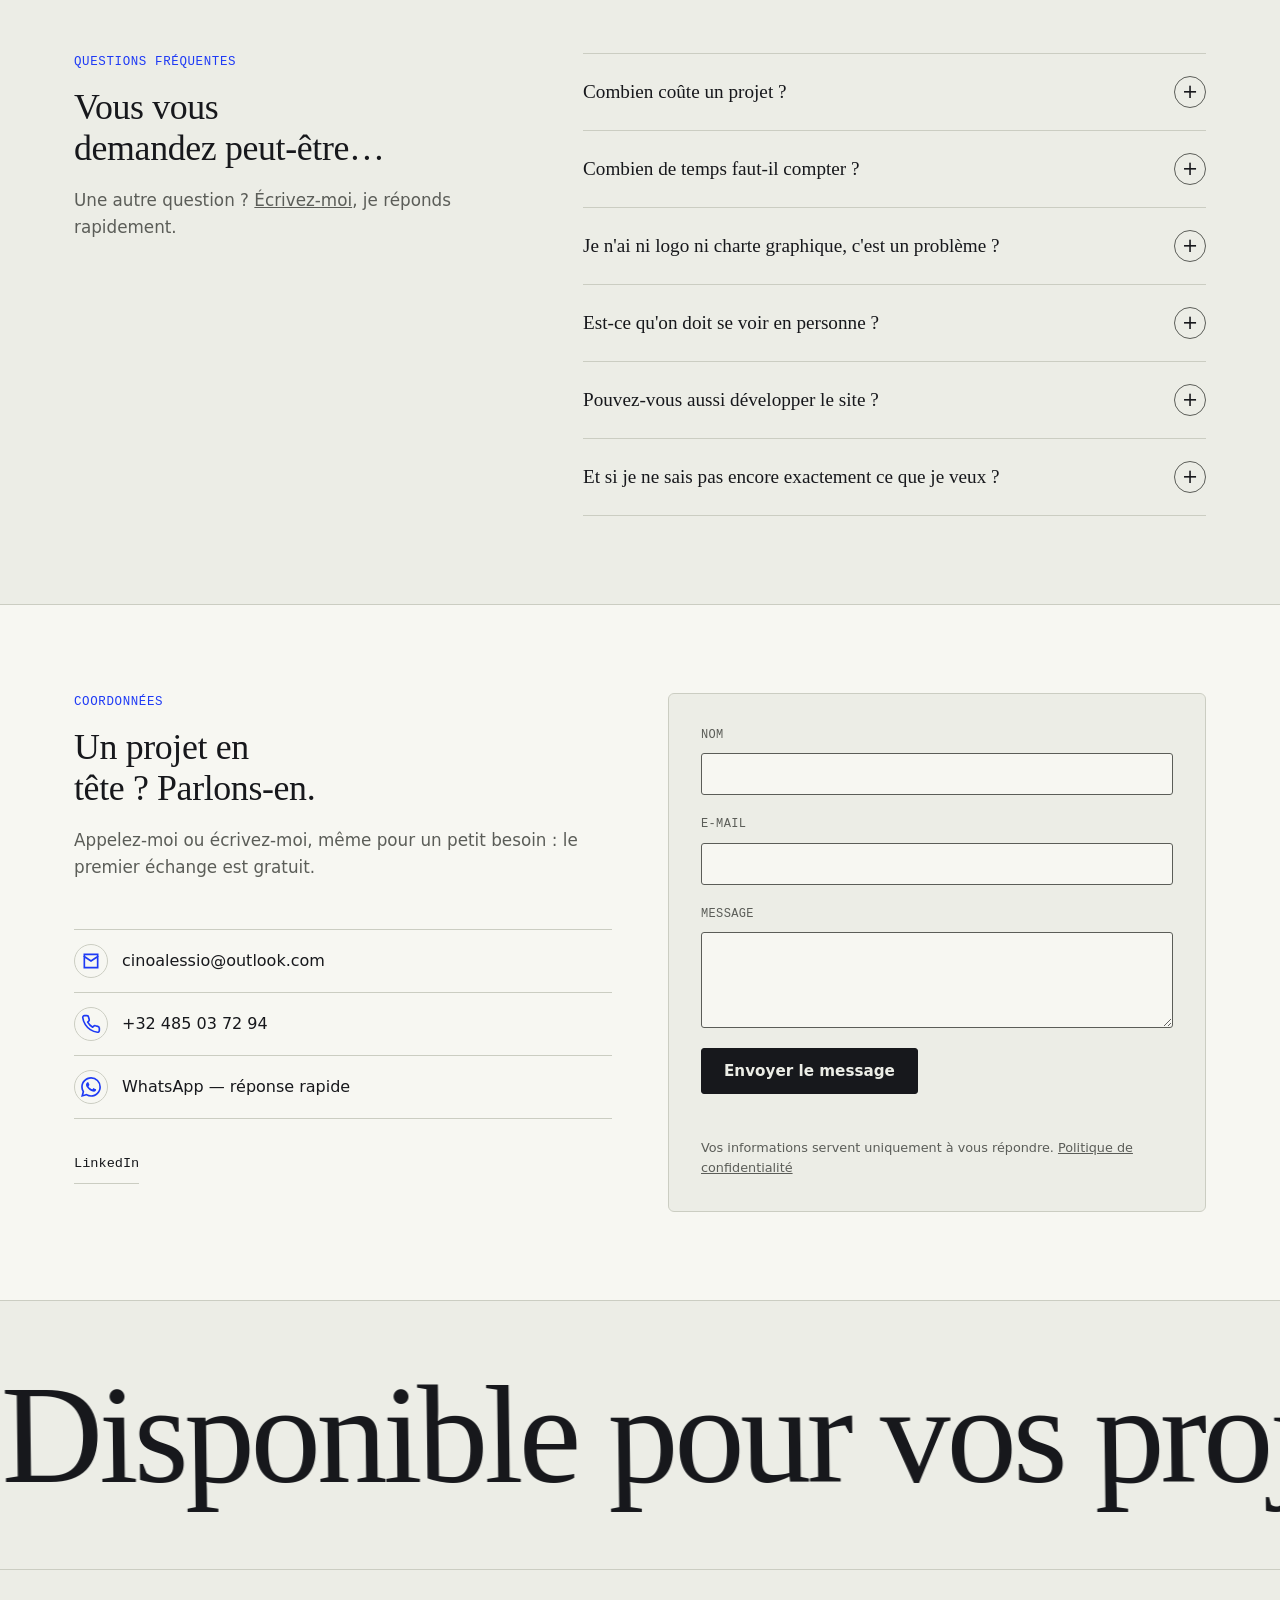
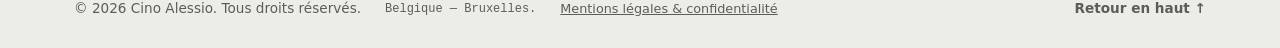
==== commit a7e10824: "Accueil : graphiste et recherche de CDI/CDD mentionnés (FR, NL, EN) Co-Authored-By: Claude Opus 5.5 " ====
--- a/index.html
+++ b/index.html
@@ -130,9 +130,10 @@
         <p class="eyebrow" id="top">Disponible pour de nouveaux projets</p>
         <h1 id="hero-title">Je conçois des interfaces qu'on <span class="squiggle-wrap">comprend<svg class="squiggle" viewBox="0 0 140 14" preserveAspectRatio="none" aria-hidden="true"><path pathLength="1" d="M2 8c8-7 16-7 24 0s16 7 24 0 16-7 24 0 16 7 24 0 16-7 24 0" /></svg></span> avant de les lire.</h1>
         <p class="hero-lede">
-          Je m'appelle Cino Alessio, UI/UX designer basé à Bruxelles. Ma méthode est simple&nbsp;: comprendre
+          Je m'appelle Cino Alessio, UI/UX designer et graphiste basé à Bruxelles. Ma méthode est simple&nbsp;: comprendre
           un vrai besoin avant de dessiner un seul écran. Interfaces, sites vitrines, identité visuelle et
           vidéo&nbsp;: j'accompagne indépendants et petites entreprises de l'idée jusqu'au résultat final.
+          Je suis aussi à la recherche d'un poste en CDI ou en CDD.
         </p>
         <div class="hero-ctas">
           <a href="#etudes-de-cas" class="btn btn-primary">Voir mes projets</a>
@@ -144,7 +145,7 @@
         <dl>
           <div class="fiche-row">
             <dt>Statut</dt>
-            <dd>UI/UX Designer, Bruxelles</dd>
+            <dd>UI/UX Designer &amp; graphiste, Bruxelles</dd>
           </div>
           <div class="fiche-row">
             <dt>Outil principal</dt>
@@ -160,7 +161,7 @@
           </div>
           <div class="fiche-row">
             <dt>Disponibilité</dt>
-            <dd>Ouvert à de nouveaux projets, à Bruxelles ou à distance</dd>
+            <dd>Projets freelance, CDI ou CDD, à Bruxelles ou à distance</dd>
           </div>
         </dl>
       </aside>
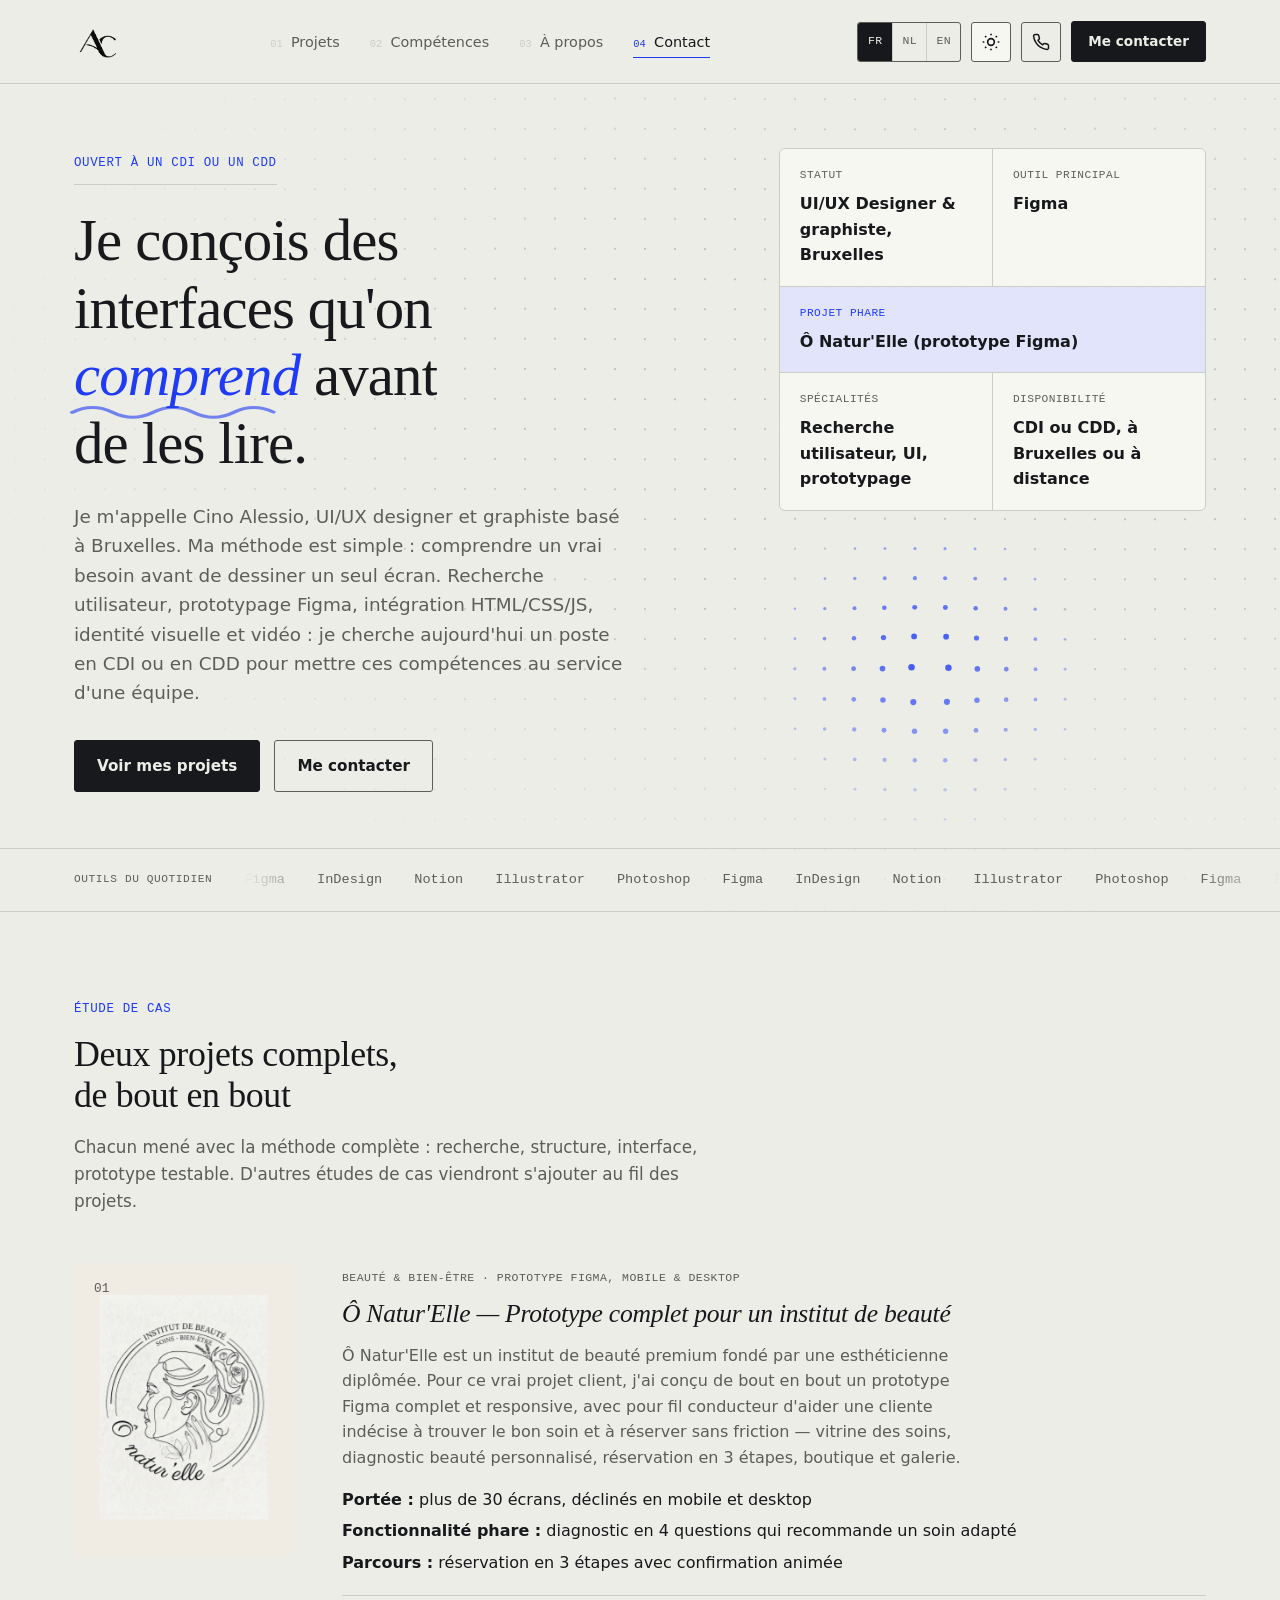
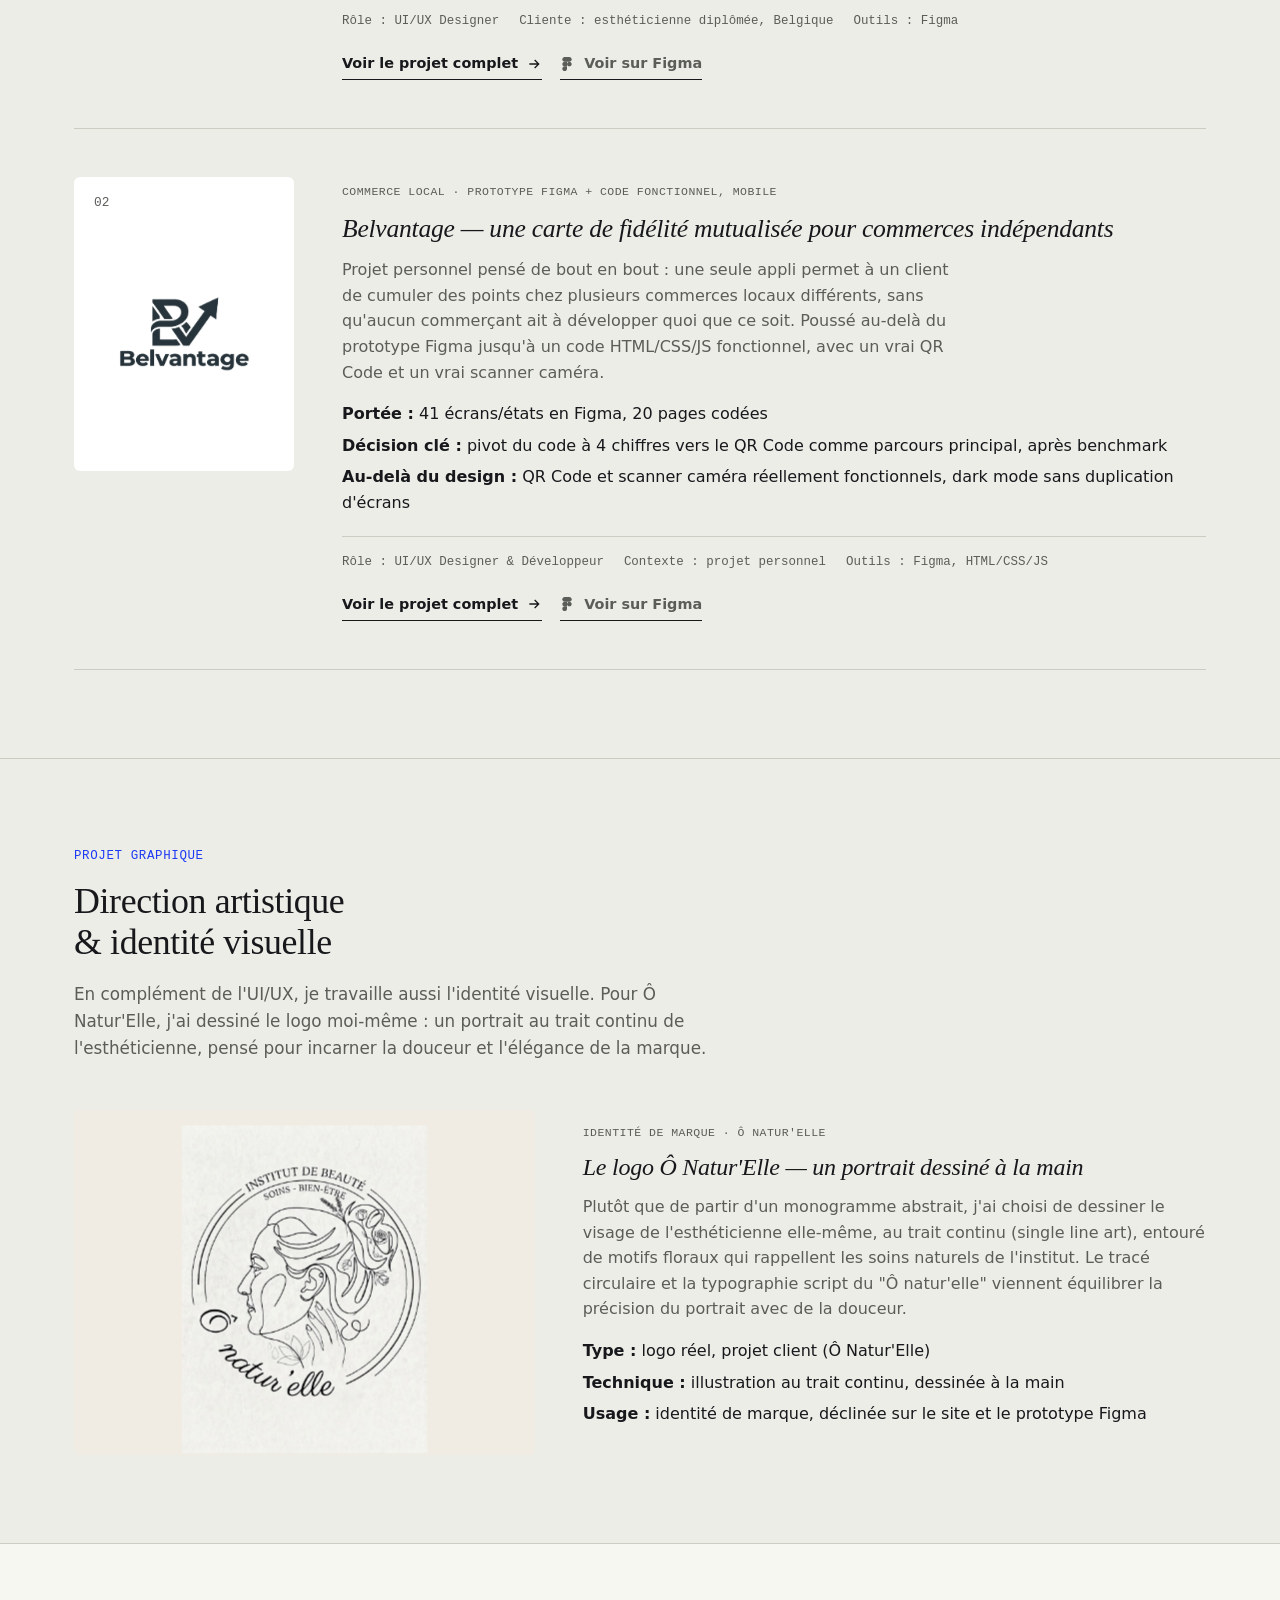
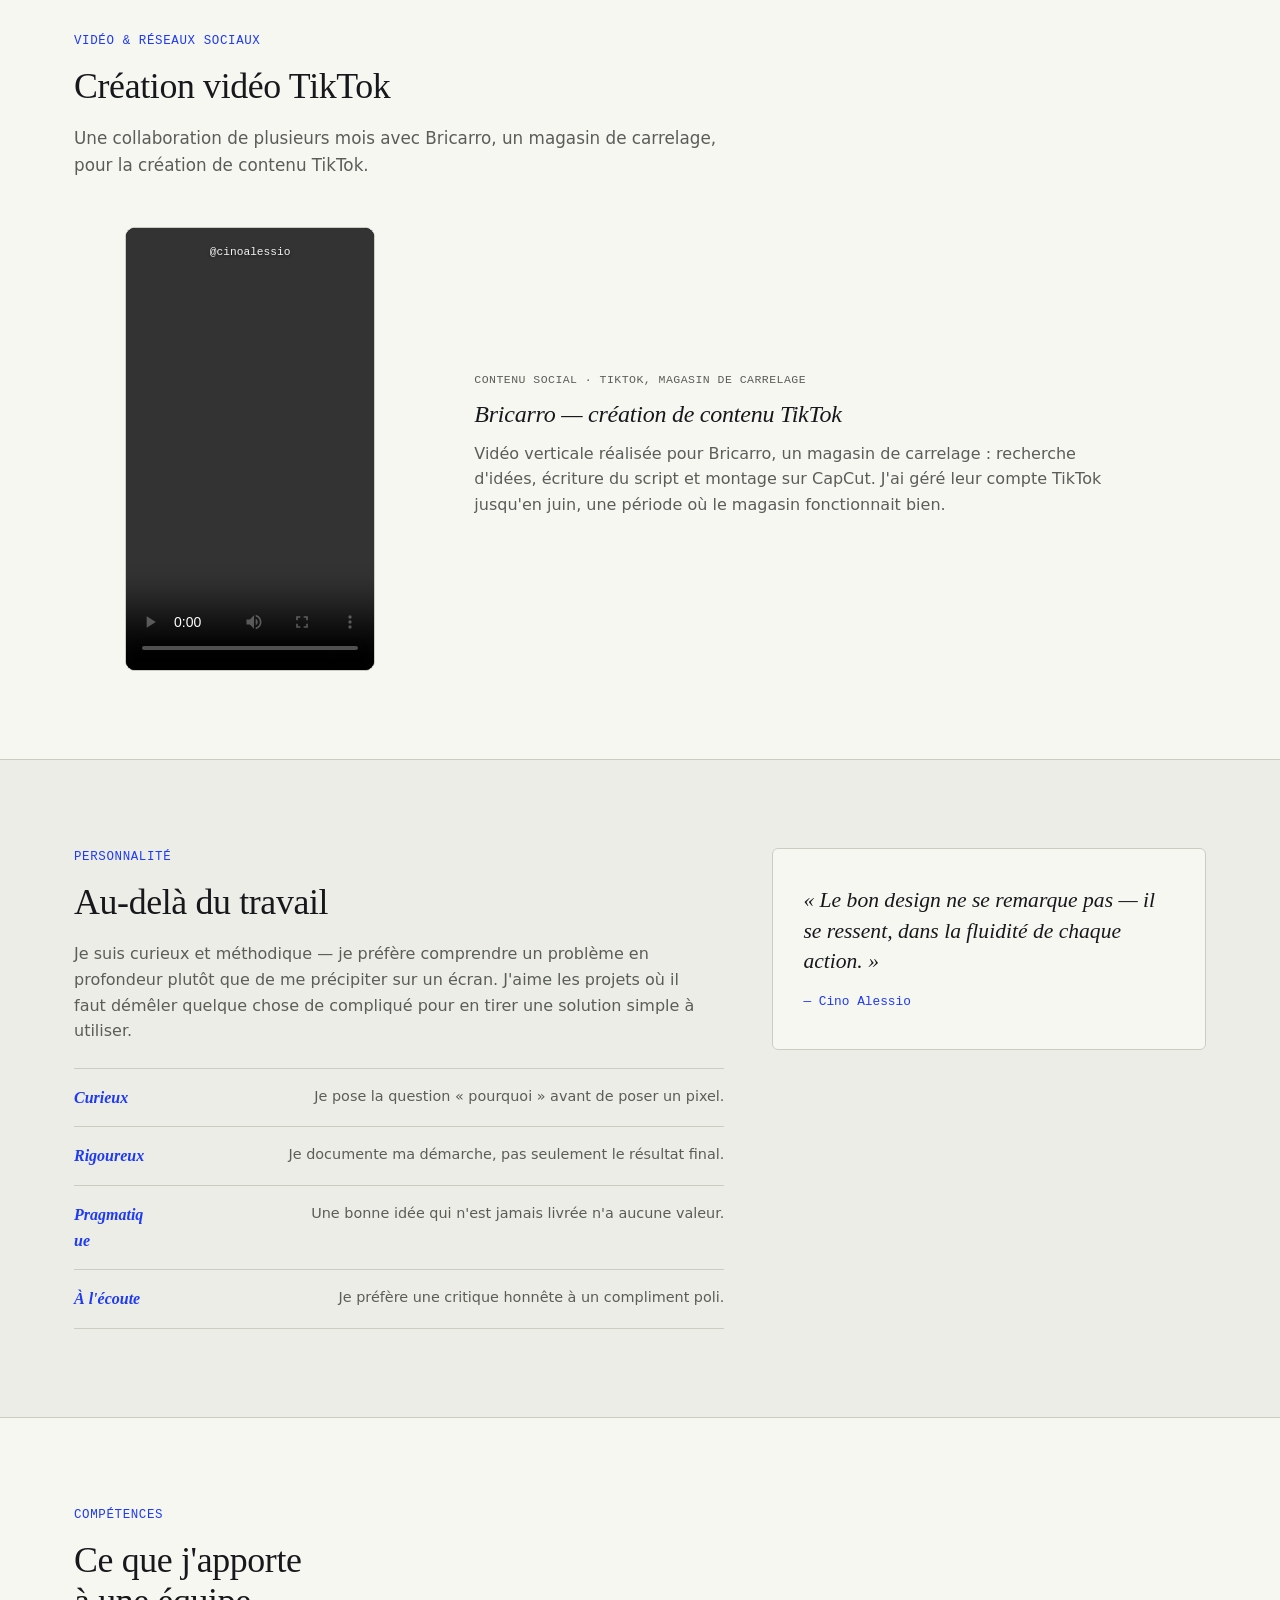
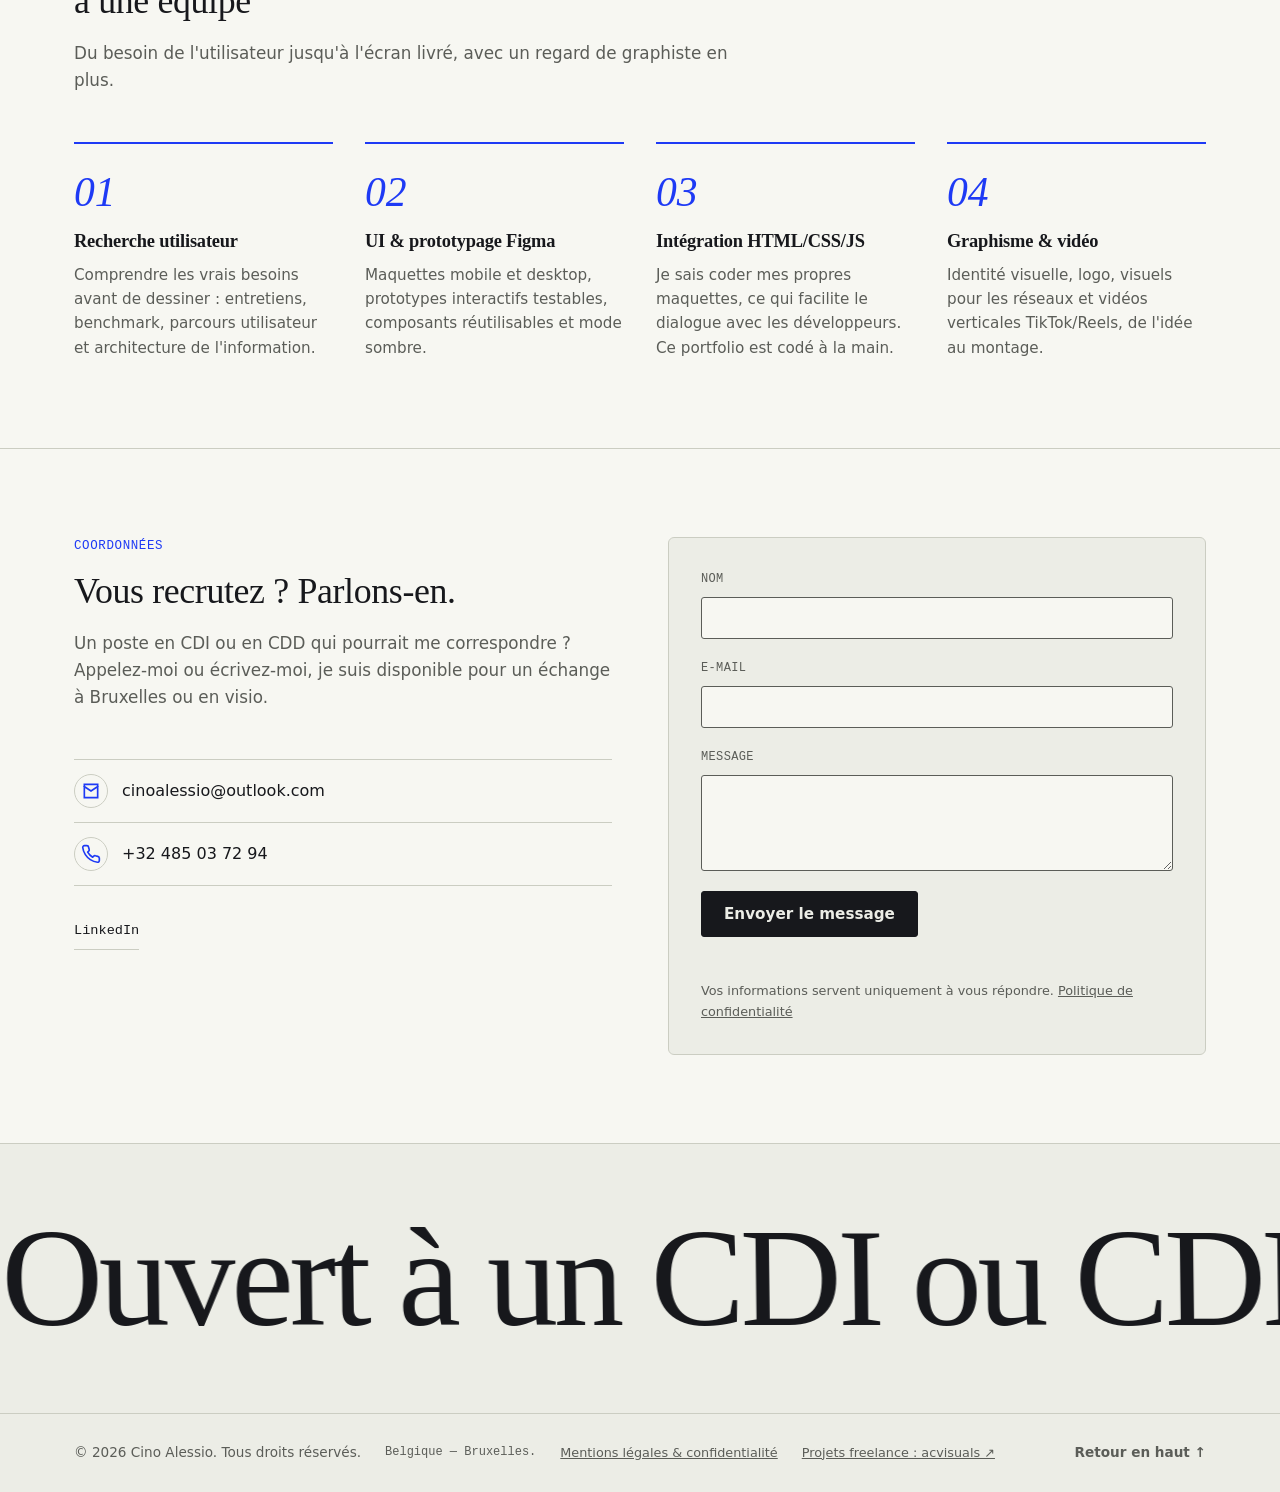
==== commit d58548e7: "Portfolio recentré sur les recruteurs (CDI/CDD) : services, méthode et FAQ déplacés vers acvisuals, " ====
--- a/index.html
+++ b/index.html
@@ -42,7 +42,7 @@
   "name": "Cino Alessio",
   "jobTitle": "UI/UX Designer",
   "telephone": "+32485037294",
-  "description": "UI/UX Designer basé à Bruxelles, disponible sur place ou à distance. Spécialisé en prototypage Figma, recherche utilisateur et design d'interaction. Également graphiste et créateur de vidéos courtes pour marques.",
+  "description": "UI/UX Designer et graphiste basé à Bruxelles, à la recherche d'un CDI ou d'un CDD. Spécialisé en prototypage Figma, recherche utilisateur et design d'interaction. Également graphiste et créateur de vidéos courtes pour marques.",
   "url": "https://alessio29-git.github.io/Ui-Ux-designer/",
   "email": "mailto:cinoalessio@outlook.com",
   "image": "https://alessio29-git.github.io/Ui-Ux-designer/img/ac-logo.png",
@@ -51,22 +51,6 @@
   "knowsAbout": ["UI/UX Design", "Recherche utilisateur", "Design d'interaction", "Prototypage Figma", "Design graphique", "Identité visuelle", "Montage vidéo TikTok"]
 }
 </script>
-<script type="application/ld+json">
-{
-  "@context": "https://schema.org",
-  "@type": "ProfessionalService",
-  "name": "Cino Alessio — UI/UX Designer",
-  "description": "Design d'interface (UI/UX), sites vitrines, identité visuelle et vidéos pour les réseaux sociaux. Basé à Bruxelles, sur place ou à distance.",
-  "url": "https://alessio29-git.github.io/Ui-Ux-designer/",
-  "telephone": "+32485037294",
-  "email": "cinoalessio@outlook.com",
-  "image": "https://alessio29-git.github.io/Ui-Ux-designer/img/ac-logo.png",
-  "address": { "@type": "PostalAddress", "addressLocality": "Bruxelles", "addressCountry": "BE" },
-  "areaServed": { "@type": "City", "name": "Bruxelles" },
-  "founder": { "@type": "Person", "name": "Cino Alessio" },
-  "sameAs": ["https://www.linkedin.com/in/alessio-cino-a7abaa321"]
-}
-</script>
 <link rel="preconnect" href="https://fonts.googleapis.com">
 <link rel="preconnect" href="https://fonts.gstatic.com" crossorigin>
 <link href="https://fonts.googleapis.com/css2?family=Fraunces:ital,opsz,wght@0,9..144,300..700;1,9..144,300..600&family=Hanken+Grotesk:wght@400;500;600;700&family=IBM+Plex+Mono:wght@400;500&display=swap" rel="stylesheet">
@@ -84,11 +68,9 @@
 
     <nav class="main-nav" id="mainNav" aria-label="Navigation principale">
       <ul>
-        <li><a href="#services" class="nav-link">Services</a></li>
         <li><a href="#etudes-de-cas" class="nav-link">Projets</a></li>
-        <li><a href="#methode" class="nav-link">Méthode</a></li>
+        <li><a href="#competences" class="nav-link">Compétences</a></li>
         <li><a href="#personnalite" class="nav-link">À propos</a></li>
-        <li><a href="#faq" class="nav-link">FAQ</a></li>
         <li><a href="#contact" class="nav-link">Contact</a></li>
         <li class="nav-lang" aria-label="Langue · Taal · Language">
           <a href="index.html" hreflang="fr" lang="fr" aria-current="page" title="Français">FR</a>
@@ -127,17 +109,17 @@
     <canvas class="hero-canvas" aria-hidden="true"></canvas>
     <div class="container hero-inner">
       <div class="hero-text">
-        <p class="eyebrow" id="top">Disponible pour de nouveaux projets</p>
+        <p class="eyebrow" id="top">Ouvert à un CDI ou un CDD</p>
         <h1 id="hero-title">Je conçois des interfaces qu'on <span class="squiggle-wrap">comprend<svg class="squiggle" viewBox="0 0 140 14" preserveAspectRatio="none" aria-hidden="true"><path pathLength="1" d="M2 8c8-7 16-7 24 0s16 7 24 0 16-7 24 0 16 7 24 0 16-7 24 0" /></svg></span> avant de les lire.</h1>
         <p class="hero-lede">
           Je m'appelle Cino Alessio, UI/UX designer et graphiste basé à Bruxelles. Ma méthode est simple&nbsp;: comprendre
-          un vrai besoin avant de dessiner un seul écran. Interfaces, sites vitrines, identité visuelle et
-          vidéo&nbsp;: j'accompagne indépendants et petites entreprises de l'idée jusqu'au résultat final.
-          Je suis aussi à la recherche d'un poste en CDI ou en CDD.
+          un vrai besoin avant de dessiner un seul écran. Recherche utilisateur, prototypage Figma, intégration
+          HTML/CSS/JS, identité visuelle et vidéo&nbsp;: je cherche aujourd'hui un poste en CDI ou en CDD
+          pour mettre ces compétences au service d'une équipe.
         </p>
         <div class="hero-ctas">
           <a href="#etudes-de-cas" class="btn btn-primary">Voir mes projets</a>
-          <a href="#contact" class="btn btn-ghost">Discutons de votre projet</a>
+          <a href="#contact" class="btn btn-ghost">Me contacter</a>
         </div>
       </div>
 
@@ -161,7 +143,7 @@
           </div>
           <div class="fiche-row">
             <dt>Disponibilité</dt>
-            <dd>Projets freelance, CDI ou CDD, à Bruxelles ou à distance</dd>
+            <dd>CDI ou CDD, à Bruxelles ou à distance</dd>
           </div>
         </dl>
       </aside>
@@ -171,58 +153,6 @@
       <p class="marquee-label">Outils du quotidien</p>
       <div class="marquee-track">
         <span>Figma</span><span>InDesign</span><span>Notion</span><span>Illustrator</span><span>Photoshop</span>
-      </div>
-    </div>
-  </section>
-
-  <!-- ============ SERVICES ============ -->
-  <section id="services" class="section" aria-labelledby="services-title">
-    <div class="container">
-      <p class="section-eyebrow">Services</p>
-      <h2 id="services-title" class="section-title">Ce que je peux faire pour vous</h2>
-      <p class="section-lede">Indépendants, commerces, petites entreprises&nbsp;: je vous accompagne de l'idée jusqu'au résultat, avec un seul interlocuteur du début à la fin.</p>
-
-      <ul class="service-list">
-        <li class="service-card">
-          <span class="service-num">01</span>
-          <h3>Design d'interface (UI/UX)</h3>
-          <p>Maquettes et prototypes cliquables sur Figma pour votre site ou votre appli, testables avant le moindre développement.</p>
-          <ul class="service-deliverables">
-            <li>Parcours utilisateur</li><li>Maquettes mobile &amp; desktop</li><li>Prototype interactif</li>
-          </ul>
-        </li>
-        <li class="service-card">
-          <span class="service-num">02</span>
-          <h3>Site vitrine</h3>
-          <p>Un site rapide, clair et adapté au téléphone, conçu puis codé pour présenter votre activité et vous faire contacter.</p>
-          <ul class="service-deliverables">
-            <li>Design sur mesure</li><li>Intégration HTML/CSS/JS</li><li>Mise en ligne</li>
-          </ul>
-        </li>
-        <li class="service-card">
-          <span class="service-num">03</span>
-          <h3>Identité visuelle</h3>
-          <p>Un logo et une identité qui vous ressemblent, pensés pour fonctionner partout&nbsp;: enseigne, réseaux, site, cartes de visite.</p>
-          <ul class="service-deliverables">
-            <li>Logo</li><li>Couleurs &amp; typographies</li><li>Déclinaisons</li>
-          </ul>
-        </li>
-        <li class="service-card">
-          <span class="service-num">04</span>
-          <h3>Vidéos pour les réseaux</h3>
-          <p>Des vidéos verticales TikTok et Reels pour faire connaître votre commerce, de l'idée au montage final.</p>
-          <ul class="service-deliverables">
-            <li>Idées &amp; script</li><li>Montage</li><li>Format vertical</li>
-          </ul>
-        </li>
-      </ul>
-
-      <div class="service-cta">
-        <p>Chaque projet est différent&nbsp;: le premier échange et le devis sont <strong>gratuits et sans engagement</strong>.</p>
-        <div class="service-cta-actions">
-          <a href="tel:+32485037294" class="btn btn-ghost">Appeler le +32 485 03 72 94</a>
-          <a href="#contact" class="btn btn-primary">Demander un devis gratuit</a>
-        </div>
       </div>
     </div>
   </section>
@@ -401,72 +331,35 @@
     </div>
   </section>
 
-  <!-- ============ MÉTHODE ============ -->
-  <section id="methode" class="section section-alt" aria-labelledby="method-title">
+  <!-- ============ COMPÉTENCES ============ -->
+  <section id="competences" class="section section-alt" aria-labelledby="skills-title">
     <div class="container">
-      <p class="section-eyebrow">Méthode</p>
-      <h2 id="method-title" class="section-title">Comment on travaille ensemble</h2>
-      <p class="section-lede">Quatre étapes simples, sans jargon. Vous savez toujours où en est votre projet.</p>
+      <p class="section-eyebrow">Compétences</p>
+      <h2 id="skills-title" class="section-title">Ce que j'apporte à une équipe</h2>
+      <p class="section-lede">Du besoin de l'utilisateur jusqu'à l'écran livré, avec un regard de graphiste en plus.</p>
 
       <ol class="process-list">
         <li class="process-step">
           <span class="process-num" aria-hidden="true">01</span>
-          <h3>On fait connaissance</h3>
-          <p>Un premier échange gratuit, par téléphone, en visio ou autour d'un café à Bruxelles, pour comprendre votre activité, vos clients et ce que vous voulez obtenir.</p>
+          <h3>Recherche utilisateur</h3>
+          <p>Comprendre les vrais besoins avant de dessiner&nbsp;: entretiens, benchmark, parcours utilisateur et architecture de l'information.</p>
         </li>
         <li class="process-step">
           <span class="process-num" aria-hidden="true">02</span>
-          <h3>Je vous propose un devis</h3>
-          <p>Ce qui est inclus, le prix et le planning, noir sur blanc. Pas de surprise en cours de route.</p>
+          <h3>UI &amp; prototypage Figma</h3>
+          <p>Maquettes mobile et desktop, prototypes interactifs testables, composants réutilisables et mode sombre.</p>
         </li>
         <li class="process-step">
           <span class="process-num" aria-hidden="true">03</span>
-          <h3>Je conçois, vous validez</h3>
-          <p>Recherche, maquettes, prototype&nbsp;: je vous montre l'avancement à chaque étape clé et on ajuste ensemble.</p>
+          <h3>Intégration HTML/CSS/JS</h3>
+          <p>Je sais coder mes propres maquettes, ce qui facilite le dialogue avec les développeurs. Ce portfolio est codé à la main.</p>
         </li>
         <li class="process-step">
           <span class="process-num" aria-hidden="true">04</span>
-          <h3>Je livre, et je reste joignable</h3>
-          <p>Vous recevez les fichiers finaux. Pour un site, je m'occupe de la mise en ligne et je vous montre comment l'utiliser. Le nom de domaine (votre adresse web, environ 10&nbsp;€ par an) est à votre nom, il vous appartient.</p>
+          <h3>Graphisme &amp; vidéo</h3>
+          <p>Identité visuelle, logo, visuels pour les réseaux et vidéos verticales TikTok/Reels, de l'idée au montage.</p>
         </li>
       </ol>
-    </div>
-  </section>
-
-  <!-- ============ FAQ ============ -->
-  <section id="faq" class="section" aria-labelledby="faq-title">
-    <div class="container faq-layout">
-      <div class="faq-intro">
-        <p class="section-eyebrow">Questions fréquentes</p>
-        <h2 id="faq-title" class="section-title">Vous vous demandez peut-être…</h2>
-        <p class="section-lede">Une autre question&nbsp;? <a href="#contact">Écrivez-moi</a>, je réponds rapidement.</p>
-      </div>
-      <div class="faq-list">
-        <details class="faq-item">
-          <summary>Combien coûte un projet&nbsp;?</summary>
-          <p>Ça dépend de ce dont vous avez besoin&nbsp;: un logo n'a pas le même prix qu'un site complet. Après un premier échange gratuit, je vous envoie un devis clair et détaillé, sans engagement.</p>
-        </details>
-        <details class="faq-item">
-          <summary>Combien de temps faut-il compter&nbsp;?</summary>
-          <p>Le planning est fixé ensemble dès le devis, selon la taille du projet et vos contraintes. Vous savez dès le départ quand vous recevrez quoi.</p>
-        </details>
-        <details class="faq-item">
-          <summary>Je n'ai ni logo ni charte graphique, c'est un problème&nbsp;?</summary>
-          <p>Pas du tout. Je peux créer votre identité visuelle avant de concevoir le site, pour que tout soit cohérent dès le départ.</p>
-        </details>
-        <details class="faq-item">
-          <summary>Est-ce qu'on doit se voir en personne&nbsp;?</summary>
-          <p>Comme vous préférez. Je suis basé à Bruxelles&nbsp;: on peut se rencontrer dans la région, ou tout faire à distance, par téléphone, WhatsApp ou en visio.</p>
-        </details>
-        <details class="faq-item">
-          <summary>Pouvez-vous aussi développer le site&nbsp;?</summary>
-          <p>Oui pour les sites vitrines, que je code moi-même en HTML/CSS/JS. Pour une application plus complexe, je prépare des maquettes et un prototype prêts à être transmis à un développeur.</p>
-        </details>
-        <details class="faq-item">
-          <summary>Et si je ne sais pas encore exactement ce que je veux&nbsp;?</summary>
-          <p>C'est justement le point de départ de mon métier. On commence par comprendre votre besoin et vos clients, et on construit la bonne solution ensemble.</p>
-        </details>
-      </div>
     </div>
   </section>
 
@@ -475,8 +368,8 @@
     <div class="container contact-layout">
       <div class="contact-text">
         <p class="section-eyebrow">Coordonnées</p>
-        <h2 id="contact-title" class="section-title">Un projet en tête&nbsp;? Parlons-en.</h2>
-        <p class="section-lede">Appelez-moi ou écrivez-moi, même pour un petit besoin&nbsp;: le premier échange est gratuit.</p>
+        <h2 id="contact-title" class="section-title">Vous recrutez&nbsp;? Parlons-en.</h2>
+        <p class="section-lede">Un poste en CDI ou en CDD qui pourrait me correspondre&nbsp;? Appelez-moi ou écrivez-moi, je suis disponible pour un échange à Bruxelles ou en visio.</p>
 
         <ul class="contact-list">
           <li>
@@ -491,12 +384,6 @@
             </span>
             <a href="tel:+32485037294">+32 485 03 72 94</a>
           </li>
-          <li>
-            <span class="contact-icon" aria-hidden="true">
-              <svg width="20" height="20" viewBox="0 0 24 24" fill="currentColor"><path d="M17.472 14.382c-.297-.149-1.758-.867-2.03-.967-.273-.099-.471-.148-.67.15-.197.297-.767.966-.94 1.164-.173.199-.347.223-.644.075-.297-.15-1.255-.463-2.39-1.475-.883-.788-1.48-1.761-1.653-2.059-.173-.297-.018-.458.13-.606.134-.133.298-.347.446-.52.149-.174.198-.298.298-.497.099-.198.05-.371-.025-.52-.075-.149-.669-1.612-.916-2.207-.242-.579-.487-.5-.669-.51-.173-.008-.371-.01-.57-.01-.198 0-.52.074-.792.372-.272.297-1.04 1.016-1.04 2.479 0 1.462 1.065 2.875 1.213 3.074.149.198 2.096 3.2 5.077 4.487.709.306 1.262.489 1.694.625.712.227 1.36.195 1.871.118.571-.085 1.758-.719 2.006-1.413.248-.694.248-1.289.173-1.413-.074-.124-.272-.198-.57-.347m-5.421 7.403h-.004a9.87 9.87 0 01-5.031-1.378l-.361-.214-3.741.982.998-3.648-.235-.374a9.86 9.86 0 01-1.51-5.26c.001-5.45 4.436-9.884 9.888-9.884 2.64 0 5.122 1.03 6.988 2.898a9.825 9.825 0 012.893 6.994c-.003 5.45-4.437 9.884-9.885 9.884m8.413-18.297A11.815 11.815 0 0012.05 0C5.495 0 .16 5.335.157 11.892c0 2.096.547 4.142 1.588 5.945L.057 24l6.305-1.654a11.882 11.882 0 005.683 1.448h.005c6.554 0 11.89-5.335 11.893-11.893a11.821 11.821 0 00-3.48-8.413Z"/></svg>
-            </span>
-            <a href="https://wa.me/32485037294?text=Bonjour%20Cino%2C%20je%20vous%20contacte%20depuis%20votre%20site%20%C3%A0%20propos%20d%27un%20projet." target="_blank" rel="noopener noreferrer">WhatsApp — réponse rapide</a>
-          </li>
         </ul>
 
         <div class="social-links" aria-label="Réseaux sociaux">
@@ -532,7 +419,7 @@
 
 <div class="big-marquee" aria-hidden="true">
   <div class="big-marquee-track">
-    <span>Disponible pour vos projets</span><span class="outline">UI/UX Design</span><span>Bruxelles &amp; à distance</span><span class="outline">Parlons-en</span>
+    <span>Ouvert à un CDI ou CDD</span><span class="outline">UI/UX Design</span><span>Bruxelles &amp; à distance</span><span class="outline">Parlons-en</span>
   </div>
 </div>
 
@@ -541,15 +428,11 @@
     <p>© <span id="year"></span> Cino Alessio. Tous droits réservés.</p>
     <p class="colophon">Belgique — Bruxelles.</p>
     <a href="mentions-legales.html" class="footer-legal">Mentions légales &amp; confidentialité</a>
+    <a href="https://alessio29-git.github.io/acvisuals/" class="footer-legal" rel="noopener">Projets freelance&nbsp;: acvisuals ↗</a>
     <a href="#top" class="back-to-top">Retour en haut ↑</a>
   </div>
 </footer>
 
-<a href="https://wa.me/32485037294?text=Bonjour%20Cino%2C%20je%20vous%20contacte%20depuis%20votre%20site%20%C3%A0%20propos%20d%27un%20projet." class="wa-float" target="_blank" rel="noopener noreferrer" aria-label="Écrire à Cino Alessio sur WhatsApp">
-  <svg width="28" height="28" viewBox="0 0 24 24" fill="currentColor" aria-hidden="true"><path d="M17.472 14.382c-.297-.149-1.758-.867-2.03-.967-.273-.099-.471-.148-.67.15-.197.297-.767.966-.94 1.164-.173.199-.347.223-.644.075-.297-.15-1.255-.463-2.39-1.475-.883-.788-1.48-1.761-1.653-2.059-.173-.297-.018-.458.13-.606.134-.133.298-.347.446-.52.149-.174.198-.298.298-.497.099-.198.05-.371-.025-.52-.075-.149-.669-1.612-.916-2.207-.242-.579-.487-.5-.669-.51-.173-.008-.371-.01-.57-.01-.198 0-.52.074-.792.372-.272.297-1.04 1.016-1.04 2.479 0 1.462 1.065 2.875 1.213 3.074.149.198 2.096 3.2 5.077 4.487.709.306 1.262.489 1.694.625.712.227 1.36.195 1.871.118.571-.085 1.758-.719 2.006-1.413.248-.694.248-1.289.173-1.413-.074-.124-.272-.198-.57-.347m-5.421 7.403h-.004a9.87 9.87 0 01-5.031-1.378l-.361-.214-3.741.982.998-3.648-.235-.374a9.86 9.86 0 01-1.51-5.26c.001-5.45 4.436-9.884 9.888-9.884 2.64 0 5.122 1.03 6.988 2.898a9.825 9.825 0 012.893 6.994c-.003 5.45-4.437 9.884-9.885 9.884m8.413-18.297A11.815 11.815 0 0012.05 0C5.495 0 .16 5.335.157 11.892c0 2.096.547 4.142 1.588 5.945L.057 24l6.305-1.654a11.882 11.882 0 005.683 1.448h.005c6.554 0 11.89-5.335 11.893-11.893a11.821 11.821 0 00-3.48-8.413Z"/></svg>
-  <span class="wa-float-label">Écrivez-moi sur WhatsApp</span>
-</a>
-
 <button type="button" class="scroll-top-btn" id="scrollTopBtn" aria-label="Retour en haut de page">
   <svg width="20" height="20" viewBox="0 0 24 24" fill="none" stroke="currentColor" stroke-width="2"><path d="M12 19V5M5 12l7-7 7 7"/></svg>
 </button>
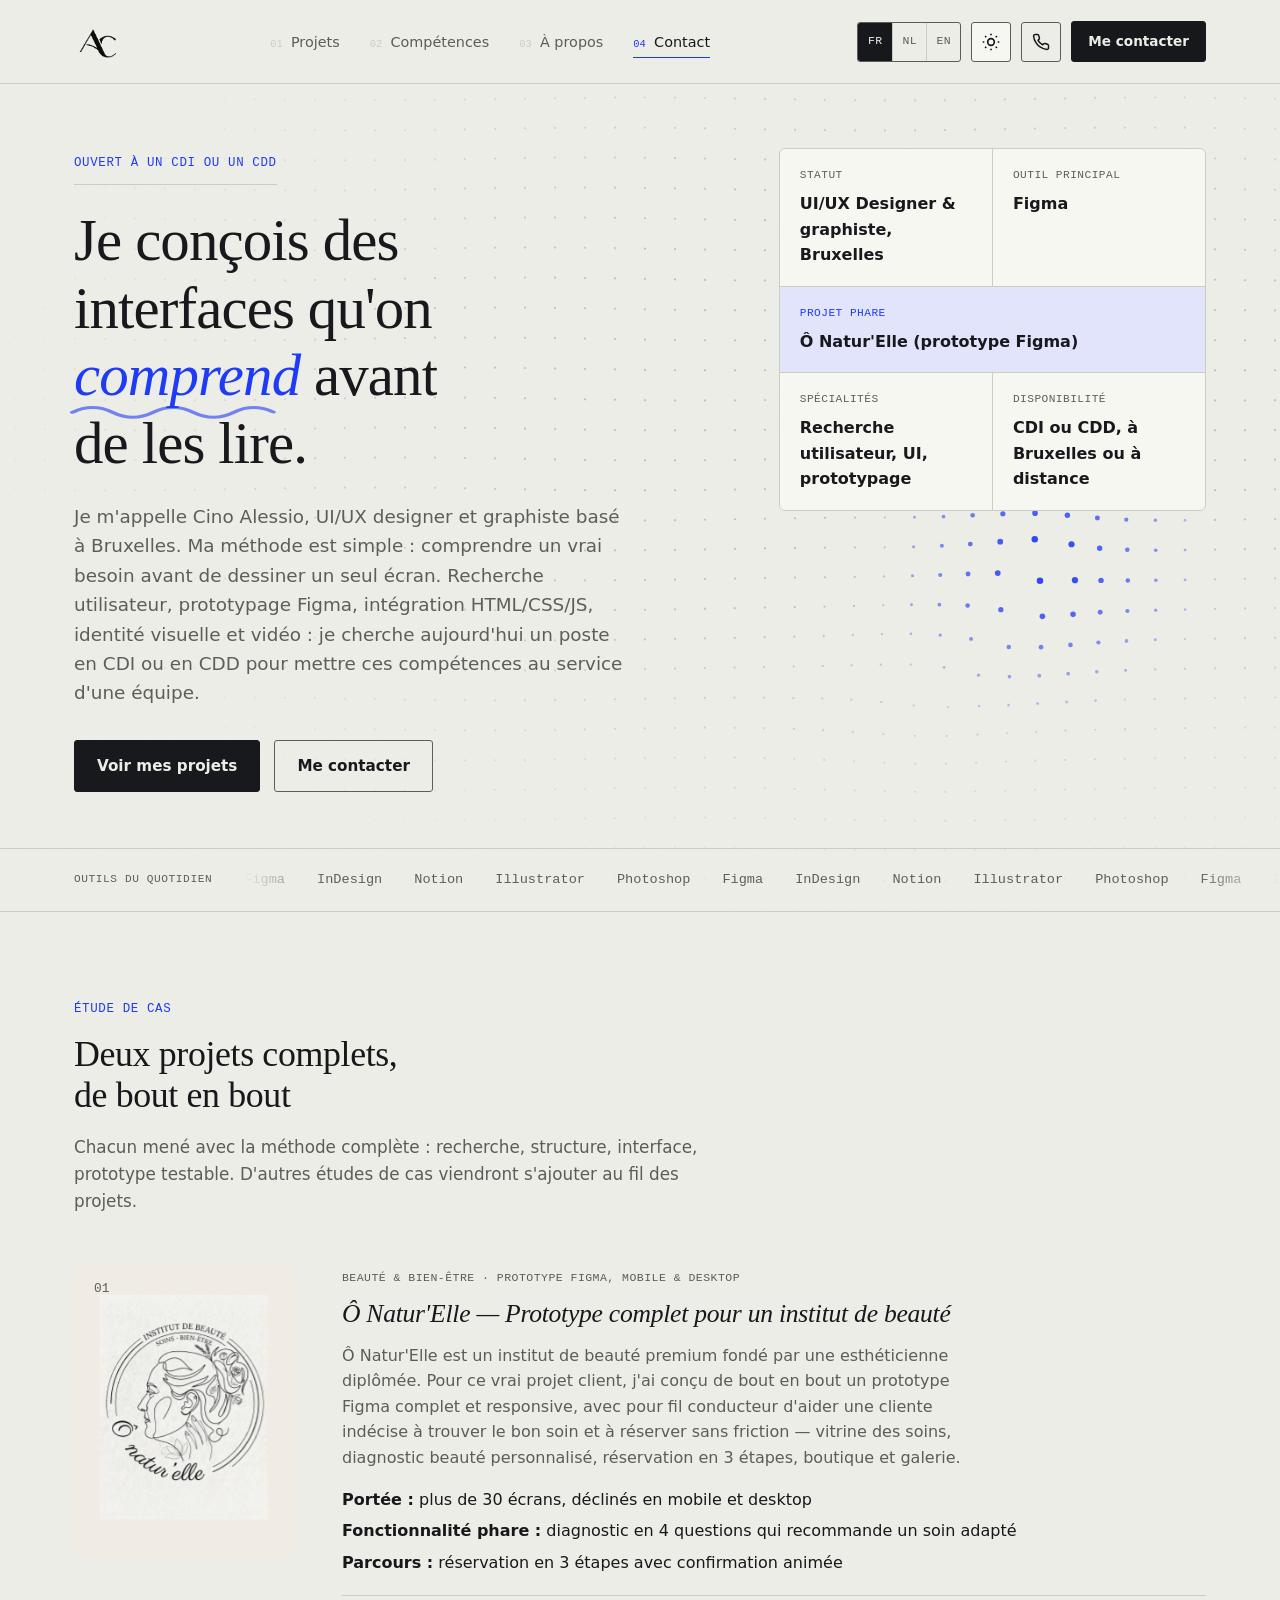
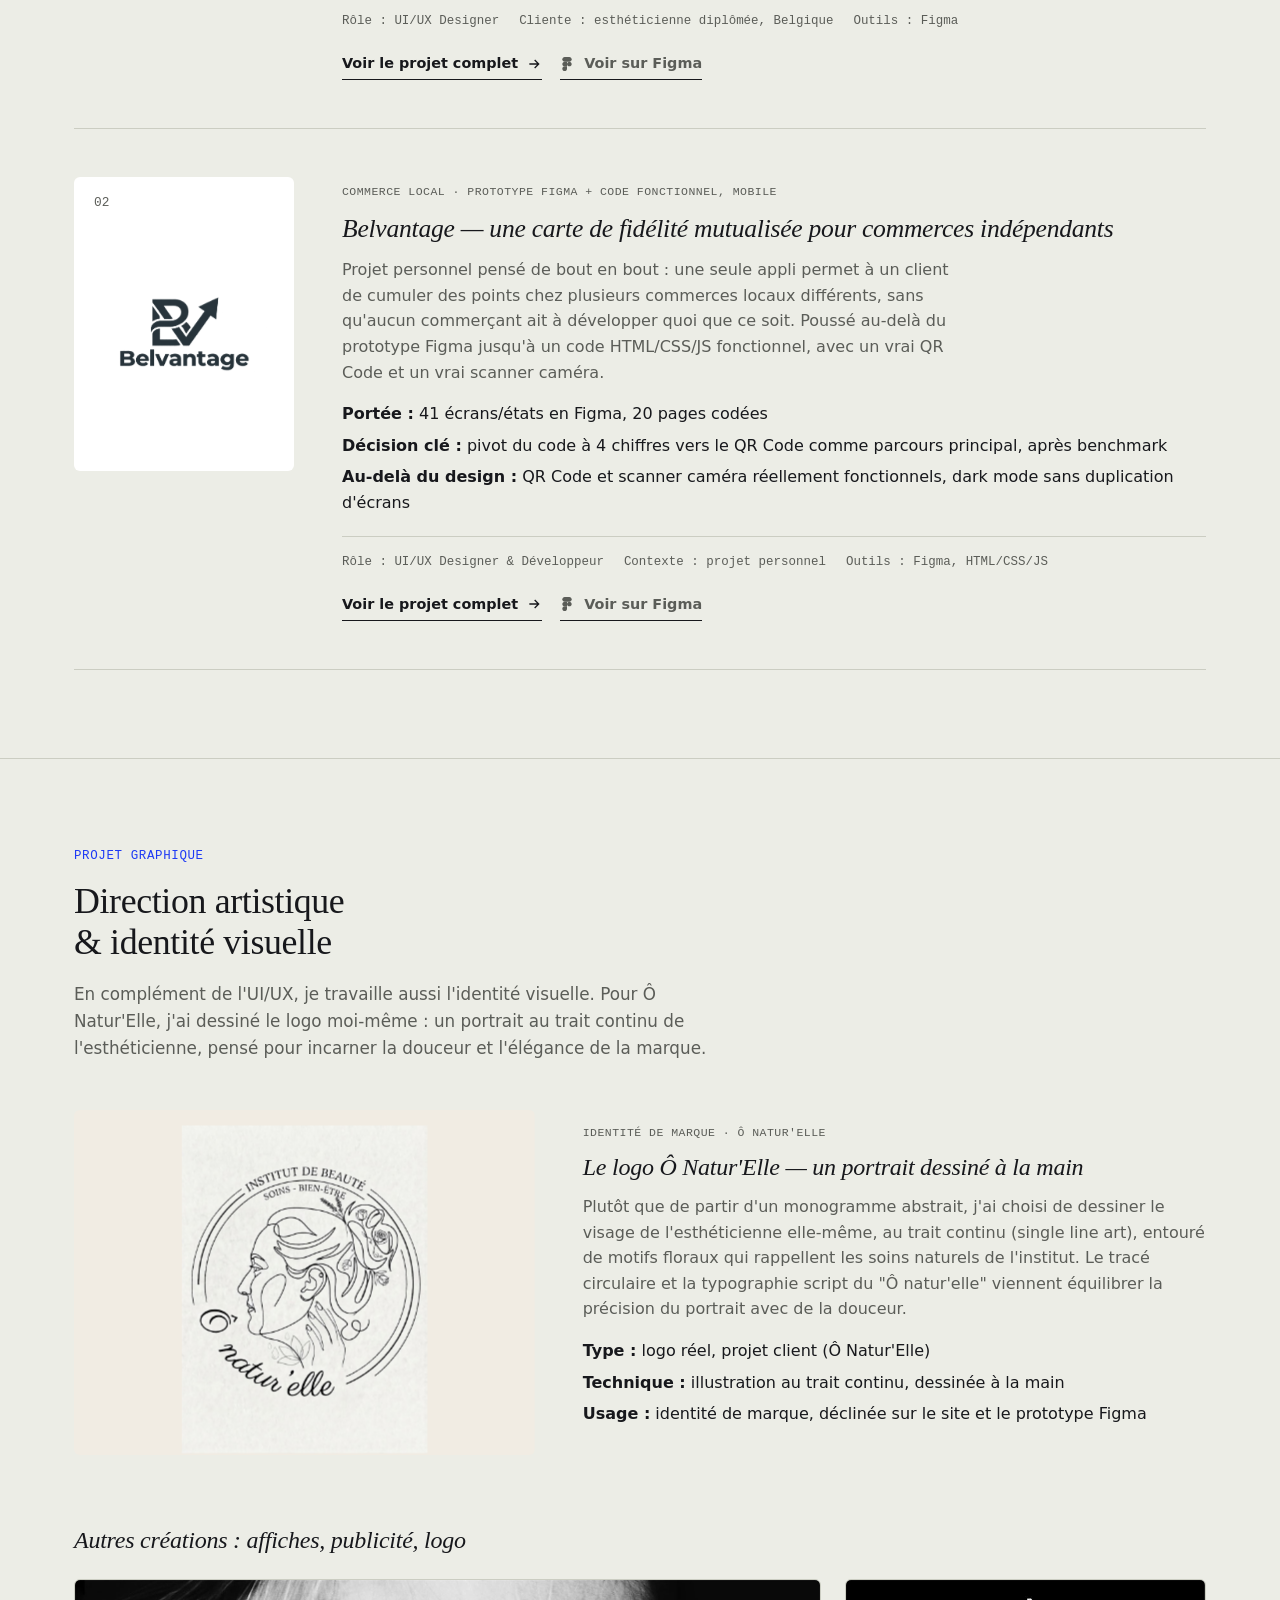
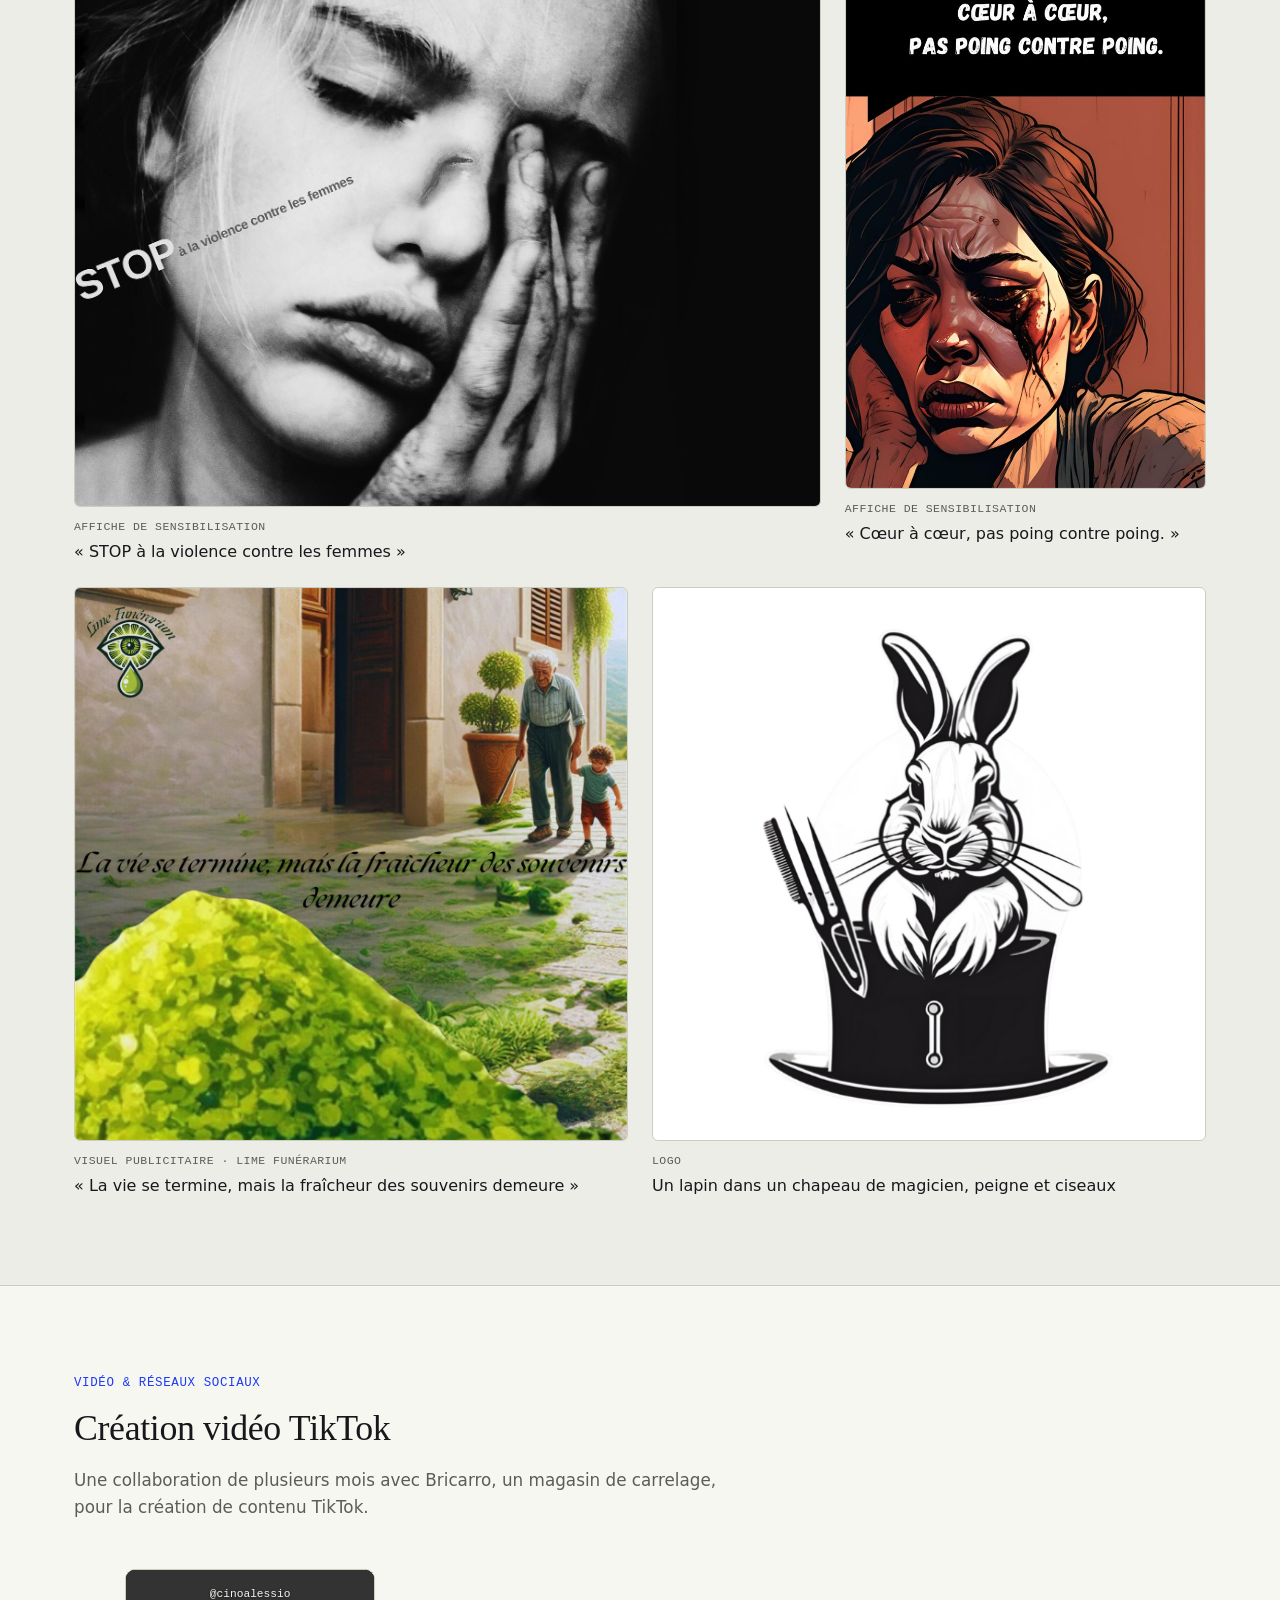
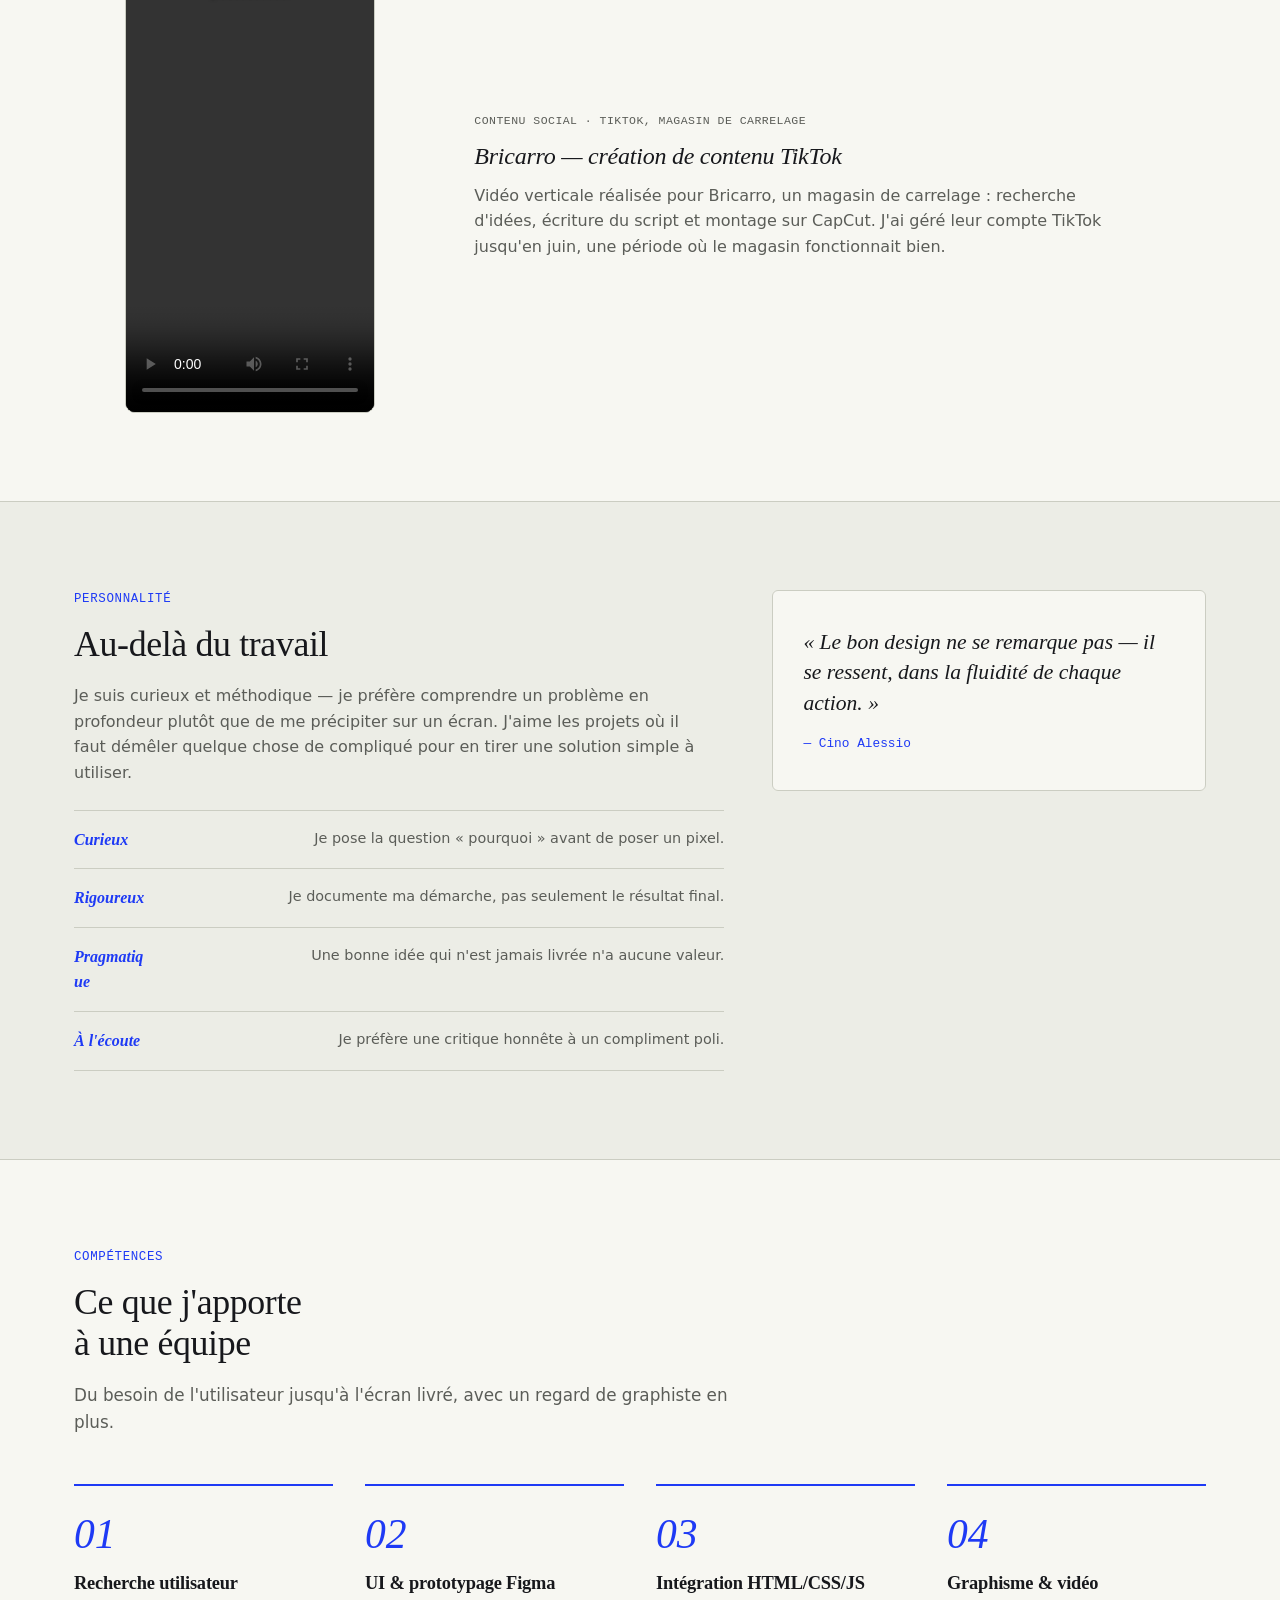
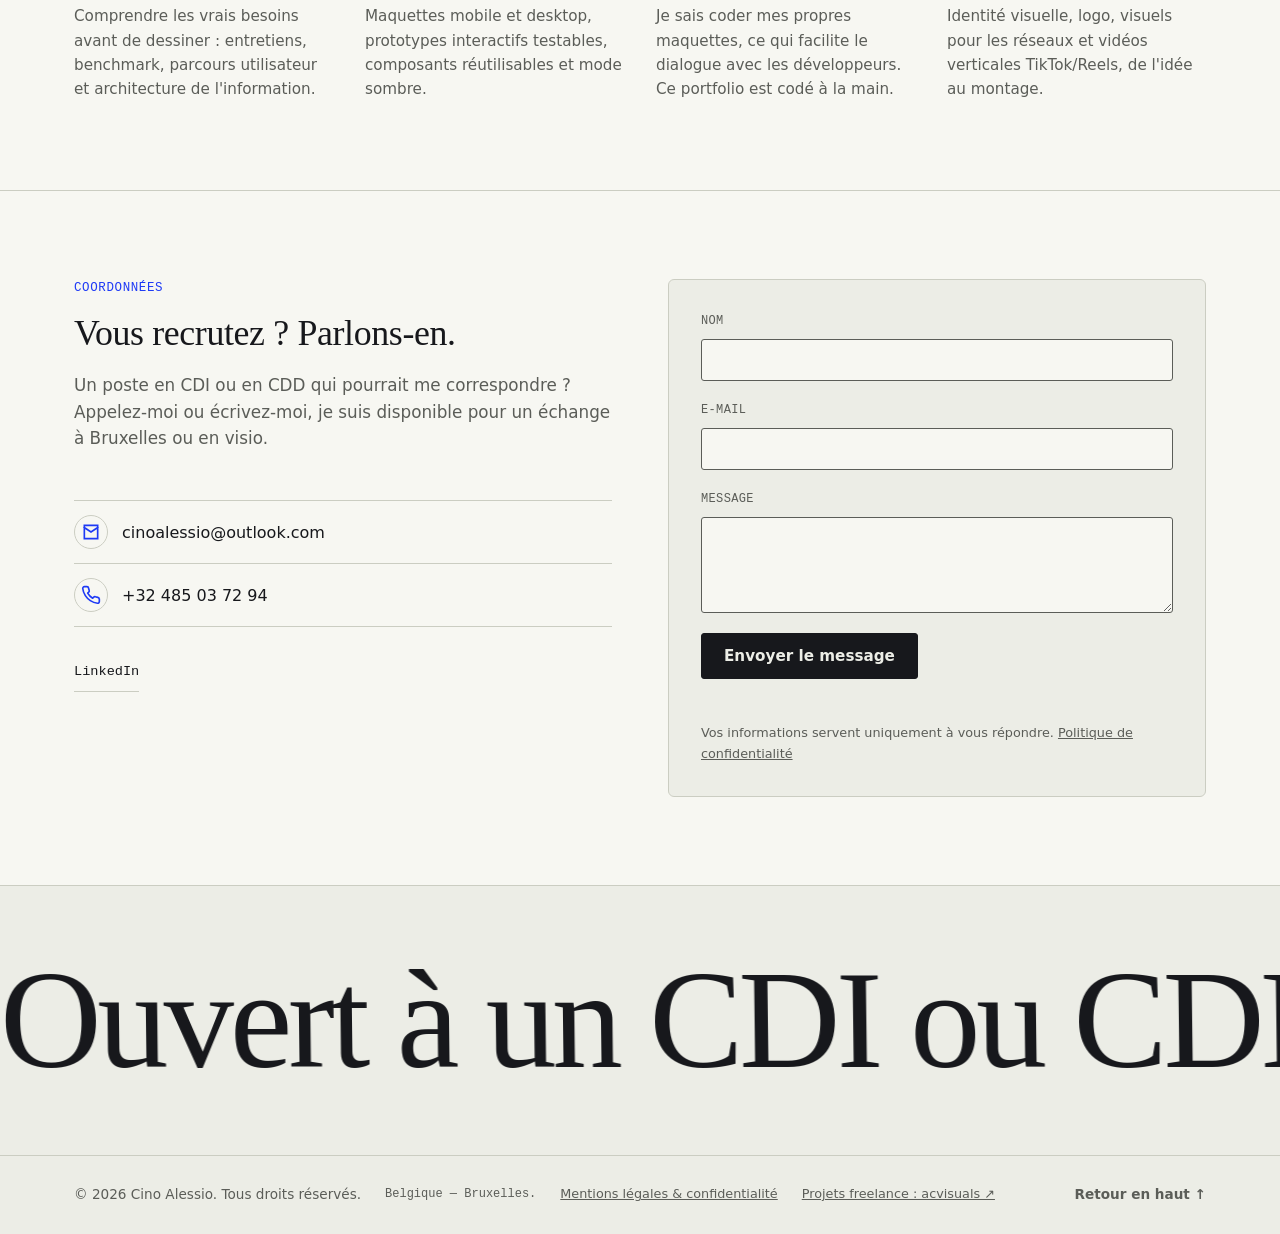
==== commit 986ff05a: "Graphisme : galerie d'affiches, visuel publicitaire et logo (FR, NL, EN) Co-Authored-By: Claude Opus" ====
--- a/index.html
+++ b/index.html
@@ -257,6 +257,26 @@
           </ul>
         </div>
       </div>
+      <h3 class="graphic-gallery-title">Autres créations&nbsp;: affiches, publicité, logo</h3>
+      <div class="graphic-gallery">
+        <figure class="gallery-item gallery-wide">
+          <a href="img/affiche-stop-violence.jpg" target="_blank" rel="noopener"><img src="img/affiche-stop-violence.jpg" width="1600" height="1131" loading="lazy" decoding="async" alt="Affiche en noir et blanc : gros plan d'une femme les yeux fermés, une main d'homme sur son visage, avec le texte STOP à la violence contre les femmes"></a>
+          <figcaption><span class="case-tag">Affiche de sensibilisation</span>« STOP à la violence contre les femmes »</figcaption>
+        </figure>
+        <figure class="gallery-item">
+          <a href="img/affiche-coeur-a-coeur.jpg" target="_blank" rel="noopener"><img src="img/affiche-coeur-a-coeur.jpg" width="707" height="1000" loading="lazy" decoding="async" alt="Affiche style bande dessinée : une femme blessée au visage, sous le titre Cœur à cœur, pas poing contre poing"></a>
+          <figcaption><span class="case-tag">Affiche de sensibilisation</span>« Cœur à cœur, pas poing contre poing. »</figcaption>
+        </figure>
+        <figure class="gallery-item">
+          <a href="img/pub-lime-funerarium.jpg" target="_blank" rel="noopener"><img src="img/pub-lime-funerarium.jpg" width="1200" height="1200" loading="lazy" decoding="async" alt="Visuel publicitaire Lime Funérarium : un grand-père et son petit-fils devant une maison, avec le slogan La vie se termine, mais la fraîcheur des souvenirs demeure"></a>
+          <figcaption><span class="case-tag">Visuel publicitaire · Lime Funérarium</span>« La vie se termine, mais la fraîcheur des souvenirs demeure »</figcaption>
+        </figure>
+        <figure class="gallery-item gallery-logo">
+          <a href="img/logo-lapin-coiffure.png" target="_blank" rel="noopener"><img src="img/logo-lapin-coiffure.png" width="500" height="500" loading="lazy" decoding="async" alt="Logo noir et blanc : un lapin sortant d'un chapeau haut-de-forme, avec un peigne et des ciseaux"></a>
+          <figcaption><span class="case-tag">Logo</span>Un lapin dans un chapeau de magicien, peigne et ciseaux</figcaption>
+        </figure>
+      </div>
+
     </div>
   </section>
 
--- a/style.css
+++ b/style.css
@@ -864,6 +864,35 @@
 .brand-palette { display: flex; gap: 8px; }
 .brand-palette span { width: 28px; height: 28px; border-radius: var(--radius-sm); border: 1px solid rgba(241,236,227,0.3); }
 .graphic-content h3 { font-size: 1.5rem; font-style: italic; font-weight: 500; margin-bottom: 12px; }
+
+/* Galerie : affiches (A4 paysage 2:1 avec le portrait), puis deux carrés */
+.graphic-gallery-title { font-size: 1.5rem; font-style: italic; font-weight: 500; margin: 72px 0 24px; }
+.graphic-gallery {
+  display: grid;
+  grid-template-columns: repeat(6, 1fr);
+  gap: 24px;
+  align-items: start;
+}
+.gallery-item { margin: 0; grid-column: span 3; }
+.gallery-item.gallery-wide { grid-column: span 4; }
+.gallery-wide + .gallery-item { grid-column: span 2; }
+.gallery-item a {
+  display: block;
+  border-radius: var(--radius-md);
+  overflow: hidden;
+  border: 1px solid var(--line);
+  background: var(--paper-raised);
+}
+.gallery-item img {
+  display: block;
+  width: 100%;
+  height: auto;
+  transition: transform var(--transition-base);
+}
+.gallery-item a:hover img, .gallery-item a:focus-visible img { transform: scale(1.03); }
+.gallery-logo a { background: #fff; padding: 24px; }
+.gallery-item figcaption { margin-top: 12px; color: var(--ink); line-height: 1.45; }
+.gallery-item figcaption .case-tag { display: block; margin-bottom: 4px; }
 
 /* ============================================================
    Vidéo TikTok
@@ -1915,6 +1944,9 @@
 /* Tablette : le logo Ô Natur'Elle ne prend plus toute la largeur */
 @media (max-width: 960px) {
   .graphic-visual { max-width: 460px; width: 100%; margin-inline: auto; }
+  .graphic-gallery { grid-template-columns: 1fr; gap: 32px; }
+  .graphic-gallery .gallery-item { grid-column: auto; }
+  .graphic-gallery-title { margin-top: 56px; }
 }
 
 /* Petits téléphones */
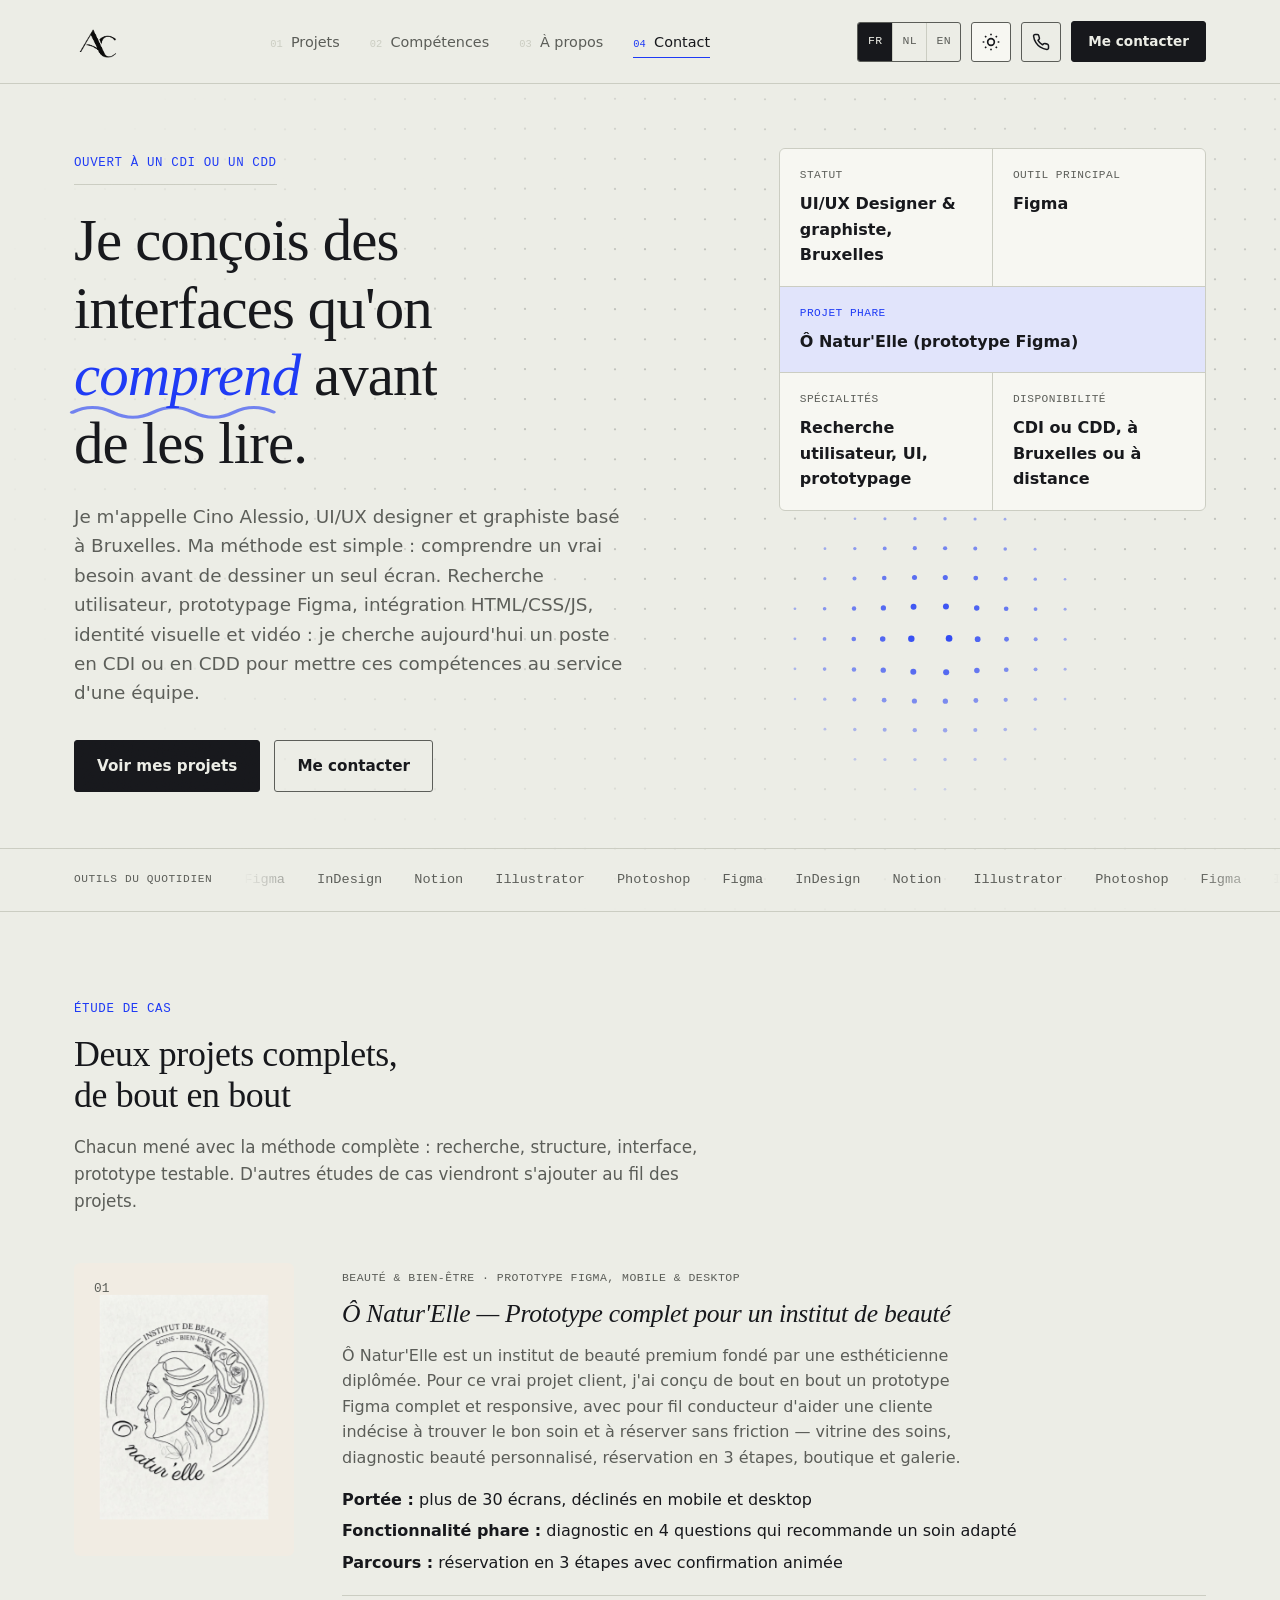
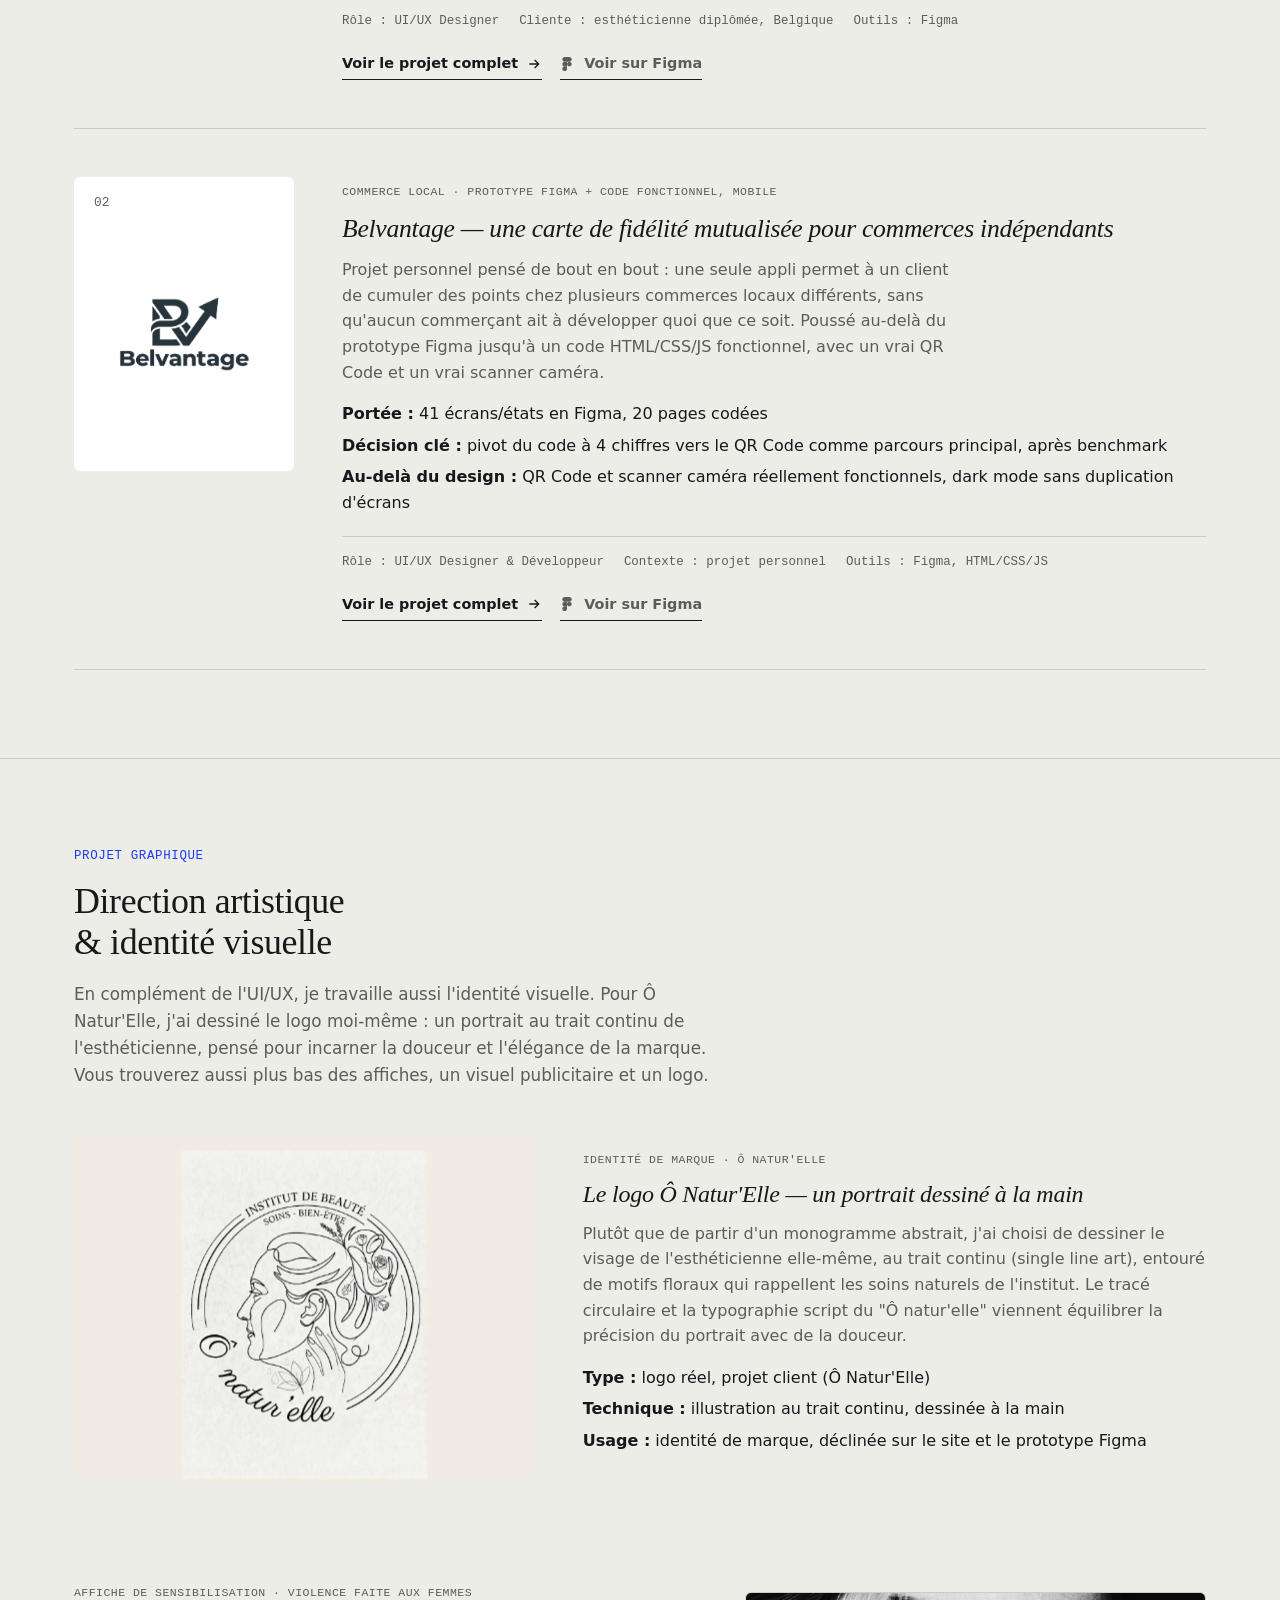
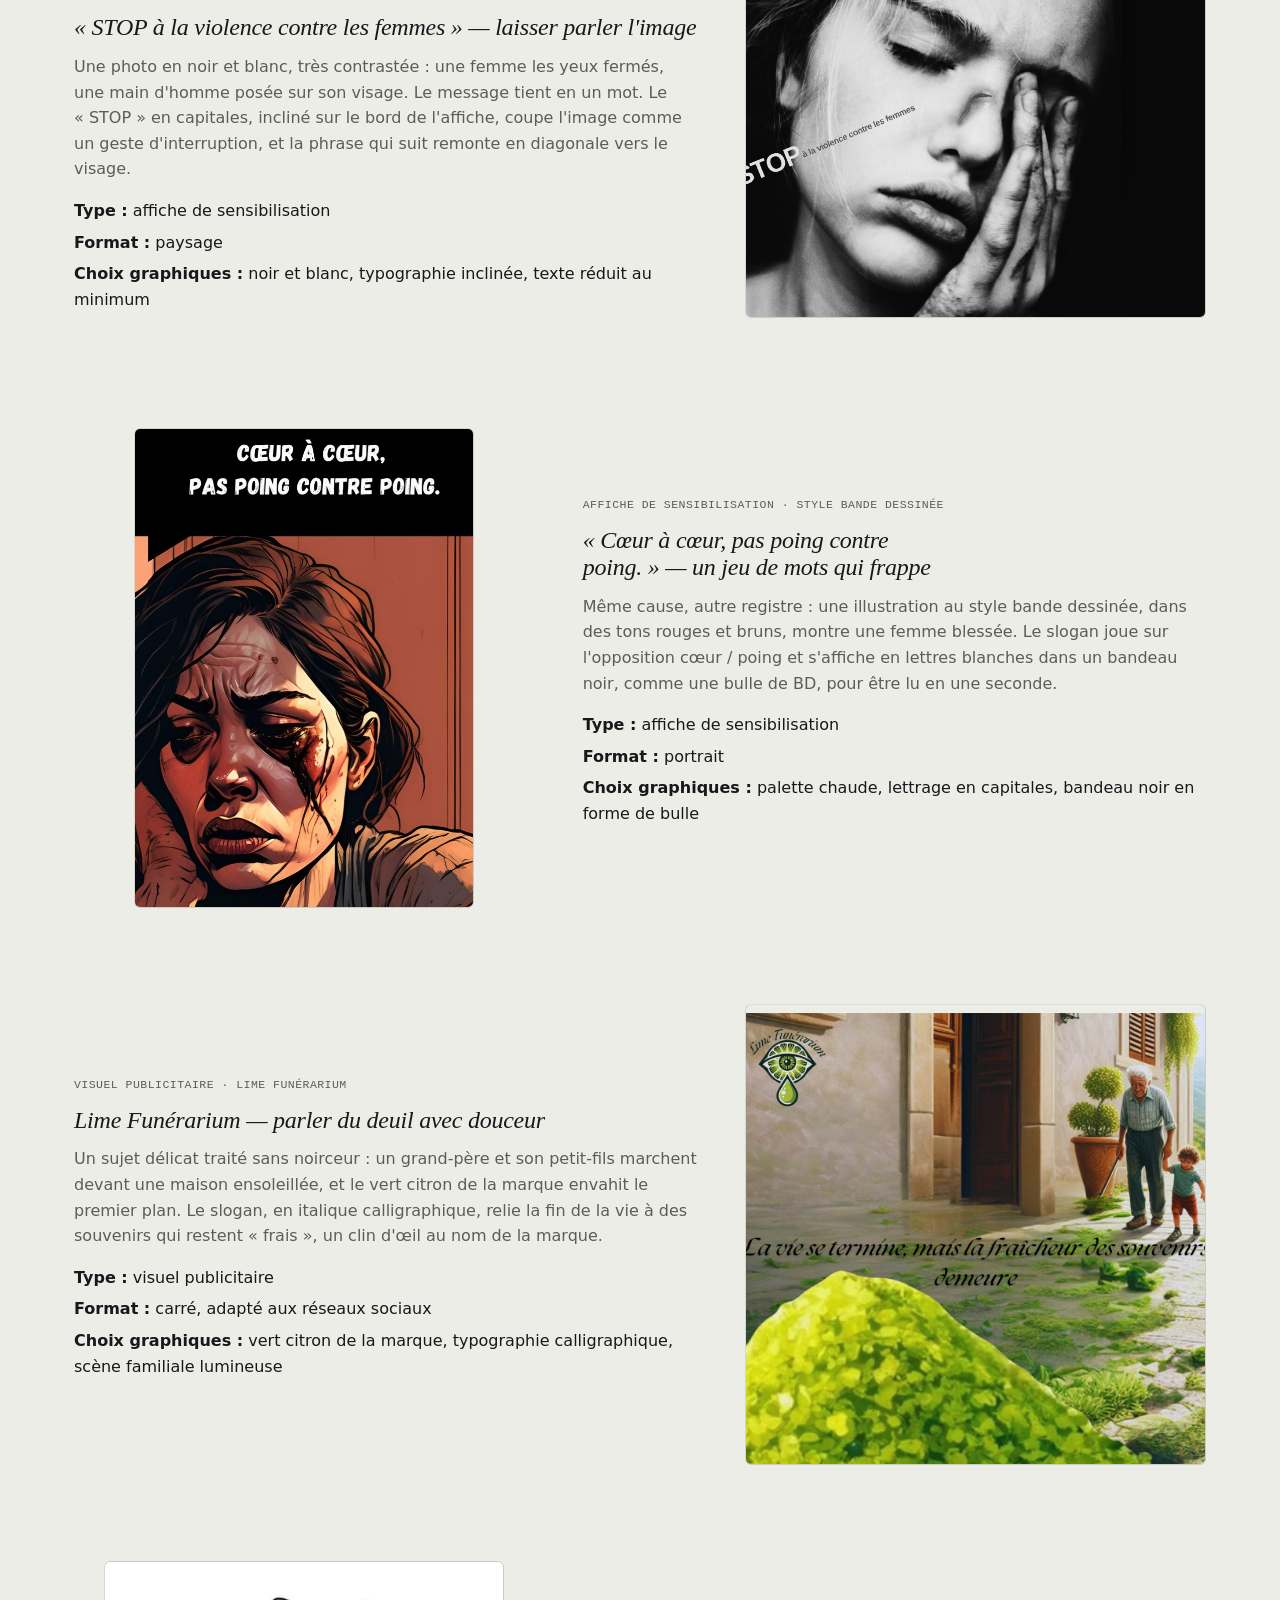
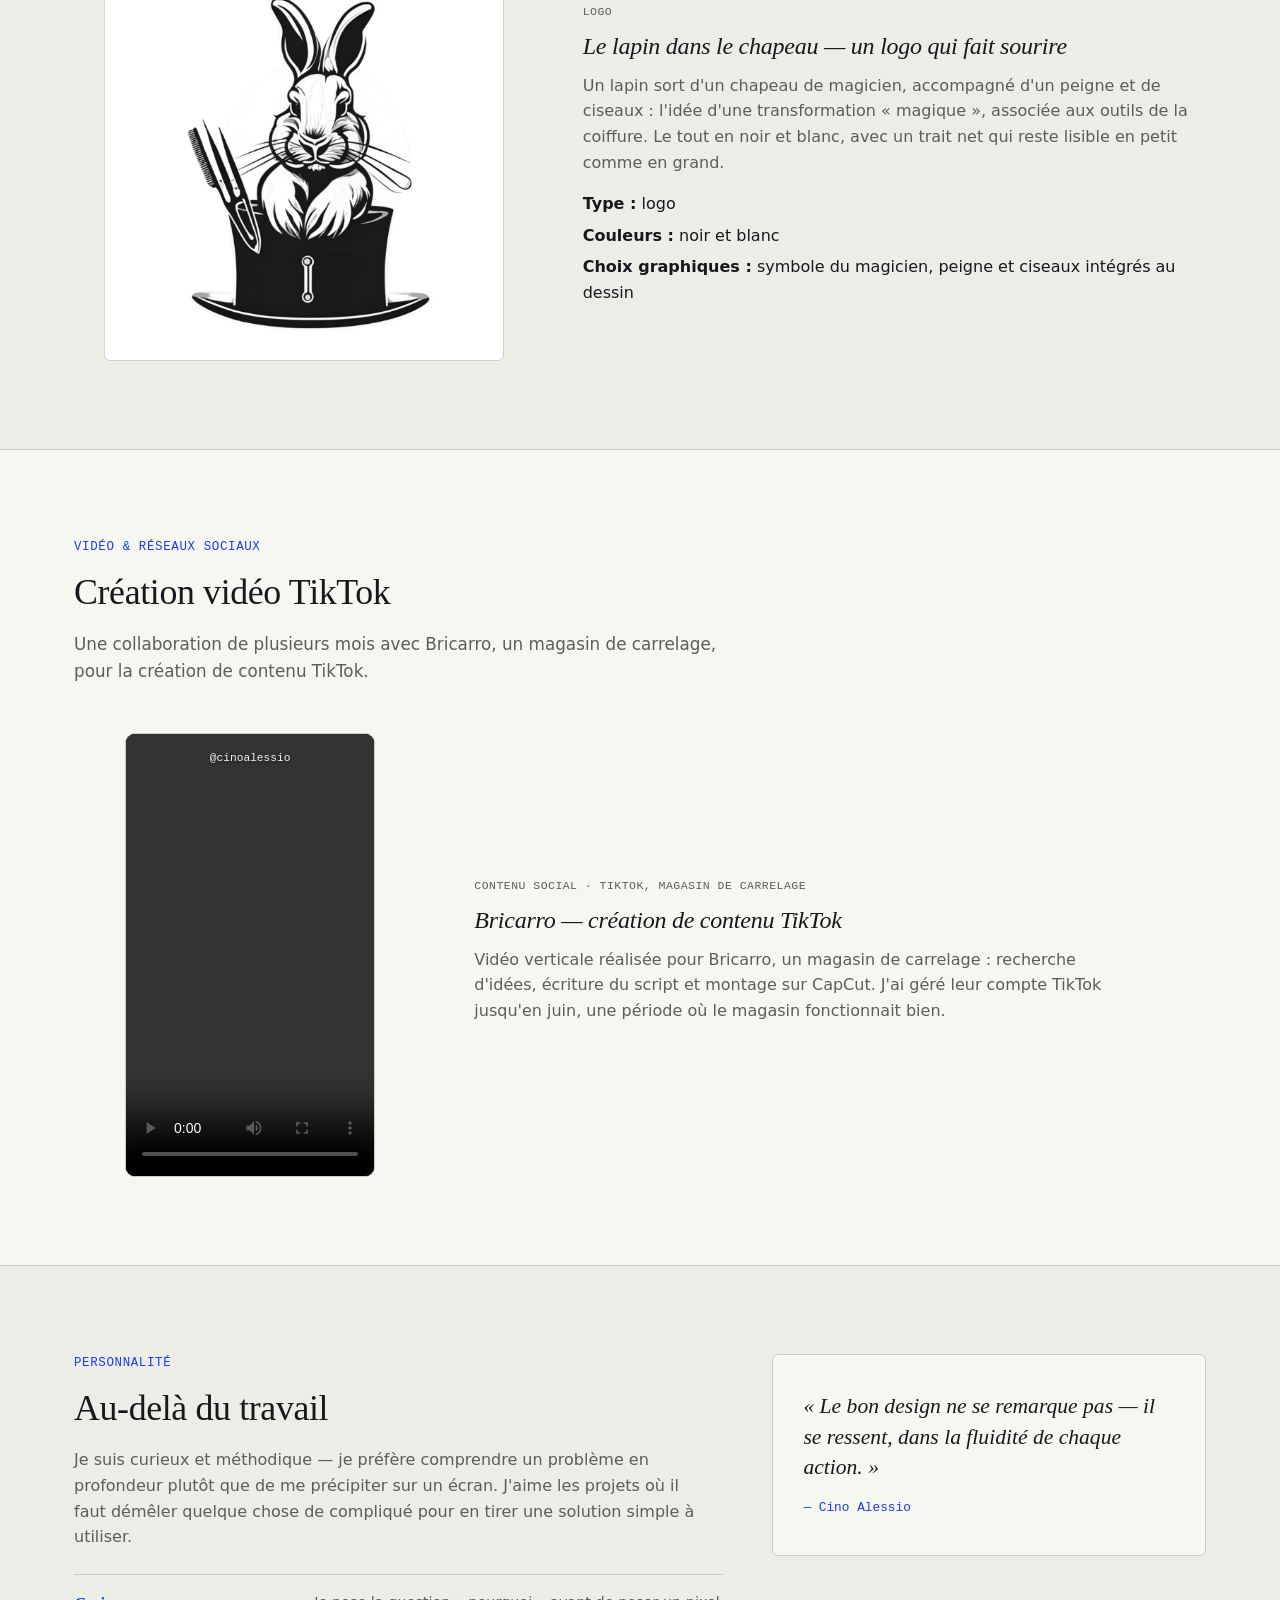
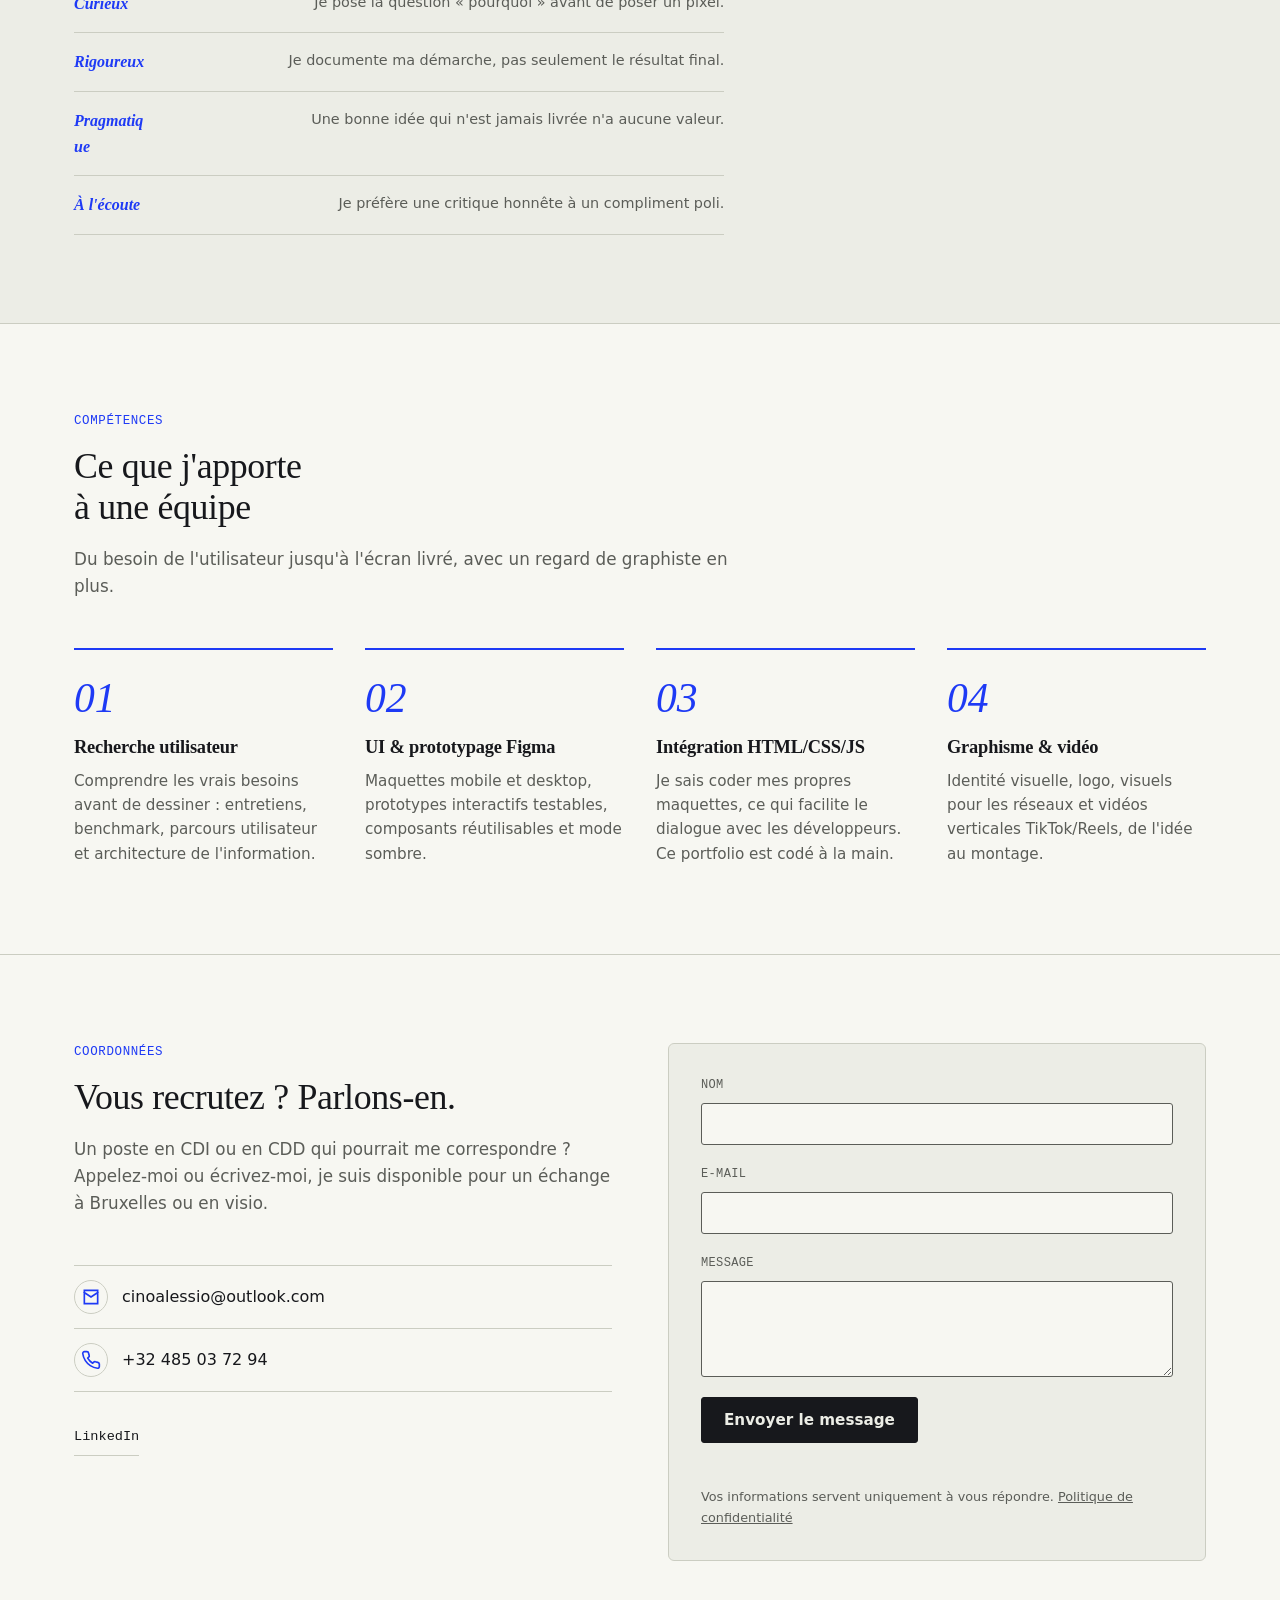
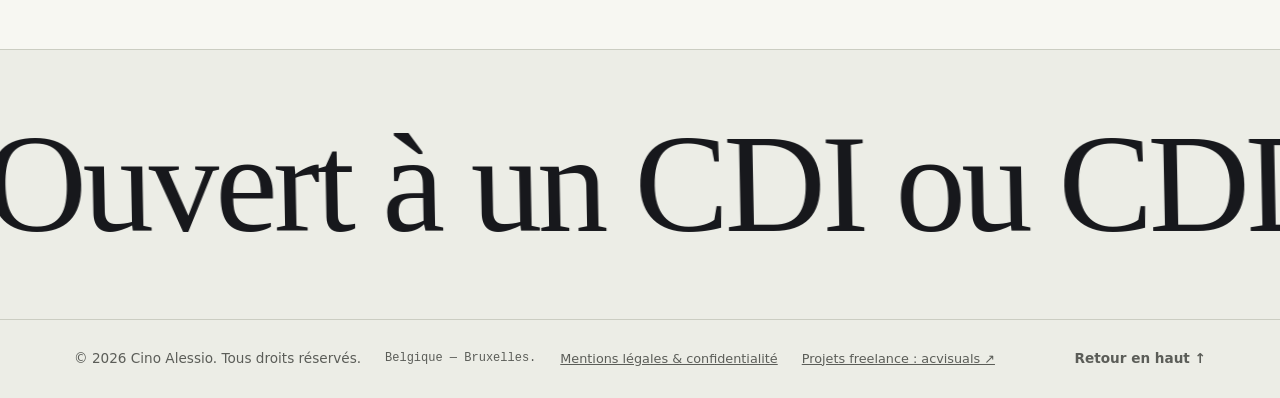
==== commit b70be58f: "Graphisme : chaque création présentée comme le logo Ô Natur'Elle (image + texte, alternés) en FR, NL" ====
--- a/index.html
+++ b/index.html
@@ -235,7 +235,7 @@
     <div class="container">
       <p class="section-eyebrow">Projet graphique</p>
       <h2 id="graphic-title" class="section-title">Direction artistique &amp; identité visuelle</h2>
-      <p class="section-lede">En complément de l'UI/UX, je travaille aussi l'identité visuelle. Pour Ô Natur'Elle, j'ai dessiné le logo moi-même&nbsp;: un portrait au trait continu de l'esthéticienne, pensé pour incarner la douceur et l'élégance de la marque.</p>
+      <p class="section-lede">En complément de l'UI/UX, je travaille aussi l'identité visuelle. Pour Ô Natur'Elle, j'ai dessiné le logo moi-même&nbsp;: un portrait au trait continu de l'esthéticienne, pensé pour incarner la douceur et l'élégance de la marque. Vous trouverez aussi plus bas des affiches, un visuel publicitaire et un logo.</p>
 
       <div class="graphic-showcase">
         <div class="graphic-visual" style="background:#F1ECE3; padding:16px;">
@@ -257,24 +257,85 @@
           </ul>
         </div>
       </div>
-      <h3 class="graphic-gallery-title">Autres créations&nbsp;: affiches, publicité, logo</h3>
-      <div class="graphic-gallery">
-        <figure class="gallery-item gallery-wide">
+      <div class="graphic-showcase reverse">
+        <div class="graphic-visual graphic-visual-free">
           <a href="img/affiche-stop-violence.jpg" target="_blank" rel="noopener"><img src="img/affiche-stop-violence.jpg" width="1600" height="1131" loading="lazy" decoding="async" alt="Affiche en noir et blanc : gros plan d'une femme les yeux fermés, une main d'homme sur son visage, avec le texte STOP à la violence contre les femmes"></a>
-          <figcaption><span class="case-tag">Affiche de sensibilisation</span>« STOP à la violence contre les femmes »</figcaption>
-        </figure>
-        <figure class="gallery-item">
+        </div>
+        <div class="graphic-content">
+          <span class="case-tag">Affiche de sensibilisation · Violence faite aux femmes</span>
+          <h3>«&nbsp;STOP à la violence contre les femmes&nbsp;» — laisser parler l'image</h3>
+          <p>
+            Une photo en noir et blanc, très contrastée&nbsp;: une femme les yeux fermés, une main d'homme posée
+            sur son visage. Le message tient en un mot. Le «&nbsp;STOP&nbsp;» en capitales, incliné sur le bord
+            de l'affiche, coupe l'image comme un geste d'interruption, et la phrase qui suit remonte en diagonale
+            vers le visage.
+          </p>
+          <ul class="case-results">
+            <li><strong>Type&nbsp;:</strong> affiche de sensibilisation</li>
+            <li><strong>Format&nbsp;:</strong> paysage</li>
+            <li><strong>Choix graphiques&nbsp;:</strong> noir et blanc, typographie inclinée, texte réduit au minimum</li>
+          </ul>
+        </div>
+      </div>
+
+      <div class="graphic-showcase">
+        <div class="graphic-visual graphic-visual-free graphic-visual-portrait">
           <a href="img/affiche-coeur-a-coeur.jpg" target="_blank" rel="noopener"><img src="img/affiche-coeur-a-coeur.jpg" width="707" height="1000" loading="lazy" decoding="async" alt="Affiche style bande dessinée : une femme blessée au visage, sous le titre Cœur à cœur, pas poing contre poing"></a>
-          <figcaption><span class="case-tag">Affiche de sensibilisation</span>« Cœur à cœur, pas poing contre poing. »</figcaption>
-        </figure>
-        <figure class="gallery-item">
+        </div>
+        <div class="graphic-content">
+          <span class="case-tag">Affiche de sensibilisation · Style bande dessinée</span>
+          <h3>«&nbsp;Cœur à cœur, pas poing contre poing.&nbsp;» — un jeu de mots qui frappe</h3>
+          <p>
+            Même cause, autre registre&nbsp;: une illustration au style bande dessinée, dans des tons rouges et
+            bruns, montre une femme blessée. Le slogan joue sur l'opposition cœur / poing et s'affiche en lettres
+            blanches dans un bandeau noir, comme une bulle de BD, pour être lu en une seconde.
+          </p>
+          <ul class="case-results">
+            <li><strong>Type&nbsp;:</strong> affiche de sensibilisation</li>
+            <li><strong>Format&nbsp;:</strong> portrait</li>
+            <li><strong>Choix graphiques&nbsp;:</strong> palette chaude, lettrage en capitales, bandeau noir en forme de bulle</li>
+          </ul>
+        </div>
+      </div>
+
+      <div class="graphic-showcase reverse">
+        <div class="graphic-visual graphic-visual-free">
           <a href="img/pub-lime-funerarium.jpg" target="_blank" rel="noopener"><img src="img/pub-lime-funerarium.jpg" width="1200" height="1200" loading="lazy" decoding="async" alt="Visuel publicitaire Lime Funérarium : un grand-père et son petit-fils devant une maison, avec le slogan La vie se termine, mais la fraîcheur des souvenirs demeure"></a>
-          <figcaption><span class="case-tag">Visuel publicitaire · Lime Funérarium</span>« La vie se termine, mais la fraîcheur des souvenirs demeure »</figcaption>
-        </figure>
-        <figure class="gallery-item gallery-logo">
+        </div>
+        <div class="graphic-content">
+          <span class="case-tag">Visuel publicitaire · Lime Funérarium</span>
+          <h3>Lime Funérarium — parler du deuil avec douceur</h3>
+          <p>
+            Un sujet délicat traité sans noirceur&nbsp;: un grand-père et son petit-fils marchent devant une maison
+            ensoleillée, et le vert citron de la marque envahit le premier plan. Le slogan, en italique calligraphique,
+            relie la fin de la vie à des souvenirs qui restent «&nbsp;frais&nbsp;», un clin d'œil au nom de la marque.
+          </p>
+          <ul class="case-results">
+            <li><strong>Type&nbsp;:</strong> visuel publicitaire</li>
+            <li><strong>Format&nbsp;:</strong> carré, adapté aux réseaux sociaux</li>
+            <li><strong>Choix graphiques&nbsp;:</strong> vert citron de la marque, typographie calligraphique, scène familiale lumineuse</li>
+          </ul>
+        </div>
+      </div>
+
+      <div class="graphic-showcase">
+        <div class="graphic-visual graphic-visual-free graphic-visual-logo">
           <a href="img/logo-lapin-coiffure.png" target="_blank" rel="noopener"><img src="img/logo-lapin-coiffure.png" width="500" height="500" loading="lazy" decoding="async" alt="Logo noir et blanc : un lapin sortant d'un chapeau haut-de-forme, avec un peigne et des ciseaux"></a>
-          <figcaption><span class="case-tag">Logo</span>Un lapin dans un chapeau de magicien, peigne et ciseaux</figcaption>
-        </figure>
+        </div>
+        <div class="graphic-content">
+          <span class="case-tag">Logo</span>
+          <h3>Le lapin dans le chapeau — un logo qui fait sourire</h3>
+          <p>
+            Un lapin sort d'un chapeau de magicien, accompagné d'un peigne et de ciseaux&nbsp;: l'idée d'une
+            transformation «&nbsp;magique&nbsp;», associée aux outils de la coiffure. Le tout en noir et blanc, avec
+            un trait net qui reste lisible en petit comme en grand.
+          </p>
+          <ul class="case-results">
+            <li><strong>Type&nbsp;:</strong> logo</li>
+            <li><strong>Couleurs&nbsp;:</strong> noir et blanc</li>
+            <li><strong>Choix graphiques&nbsp;:</strong> symbole du magicien, peigne et ciseaux intégrés au dessin</li>
+          </ul>
+        </div>
       </div>
 
     </div>
--- a/style.css
+++ b/style.css
@@ -865,34 +865,15 @@
 .brand-palette span { width: 28px; height: 28px; border-radius: var(--radius-sm); border: 1px solid rgba(241,236,227,0.3); }
 .graphic-content h3 { font-size: 1.5rem; font-style: italic; font-weight: 500; margin-bottom: 12px; }
 
-/* Galerie : affiches (A4 paysage 2:1 avec le portrait), puis deux carrés */
-.graphic-gallery-title { font-size: 1.5rem; font-style: italic; font-weight: 500; margin: 72px 0 24px; }
-.graphic-gallery {
-  display: grid;
-  grid-template-columns: repeat(6, 1fr);
-  gap: 24px;
-  align-items: start;
-}
-.gallery-item { margin: 0; grid-column: span 3; }
-.gallery-item.gallery-wide { grid-column: span 4; }
-.gallery-wide + .gallery-item { grid-column: span 2; }
-.gallery-item a {
-  display: block;
-  border-radius: var(--radius-md);
-  overflow: hidden;
-  border: 1px solid var(--line);
-  background: var(--paper-raised);
-}
-.gallery-item img {
-  display: block;
-  width: 100%;
-  height: auto;
-  transition: transform var(--transition-base);
-}
-.gallery-item a:hover img, .gallery-item a:focus-visible img { transform: scale(1.03); }
-.gallery-logo a { background: #fff; padding: 24px; }
-.gallery-item figcaption { margin-top: 12px; color: var(--ink); line-height: 1.45; }
-.gallery-item figcaption .case-tag { display: block; margin-bottom: 4px; }
+/* Autres créations : même mise en page que le logo Ô Natur'Elle, alternée gauche / droite */
+.graphic-showcase + .graphic-showcase { margin-top: 96px; }
+.graphic-showcase.reverse { grid-template-columns: 1.15fr 0.85fr; }
+.graphic-showcase.reverse .graphic-visual { order: 2; }
+.graphic-visual-free { aspect-ratio: auto; padding: 0; overflow: hidden; border: 1px solid var(--line); }
+.graphic-visual-free a { display: block; width: 100%; }
+.graphic-visual-free img { display: block; width: 100%; height: auto; }
+.graphic-visual-portrait { max-width: 340px; width: 100%; justify-self: center; }
+.graphic-visual-logo { background: #fff; padding: 32px; max-width: 400px; width: 100%; justify-self: center; }
 
 /* ============================================================
    Vidéo TikTok
@@ -1944,9 +1925,10 @@
 /* Tablette : le logo Ô Natur'Elle ne prend plus toute la largeur */
 @media (max-width: 960px) {
   .graphic-visual { max-width: 460px; width: 100%; margin-inline: auto; }
-  .graphic-gallery { grid-template-columns: 1fr; gap: 32px; }
-  .graphic-gallery .gallery-item { grid-column: auto; }
-  .graphic-gallery-title { margin-top: 56px; }
+  .graphic-showcase.reverse { grid-template-columns: 1fr; }
+  .graphic-showcase.reverse .graphic-visual { order: 0; }
+  .graphic-showcase + .graphic-showcase { margin-top: 64px; }
+  .graphic-visual-portrait { max-width: 320px; }
 }
 
 /* Petits téléphones */
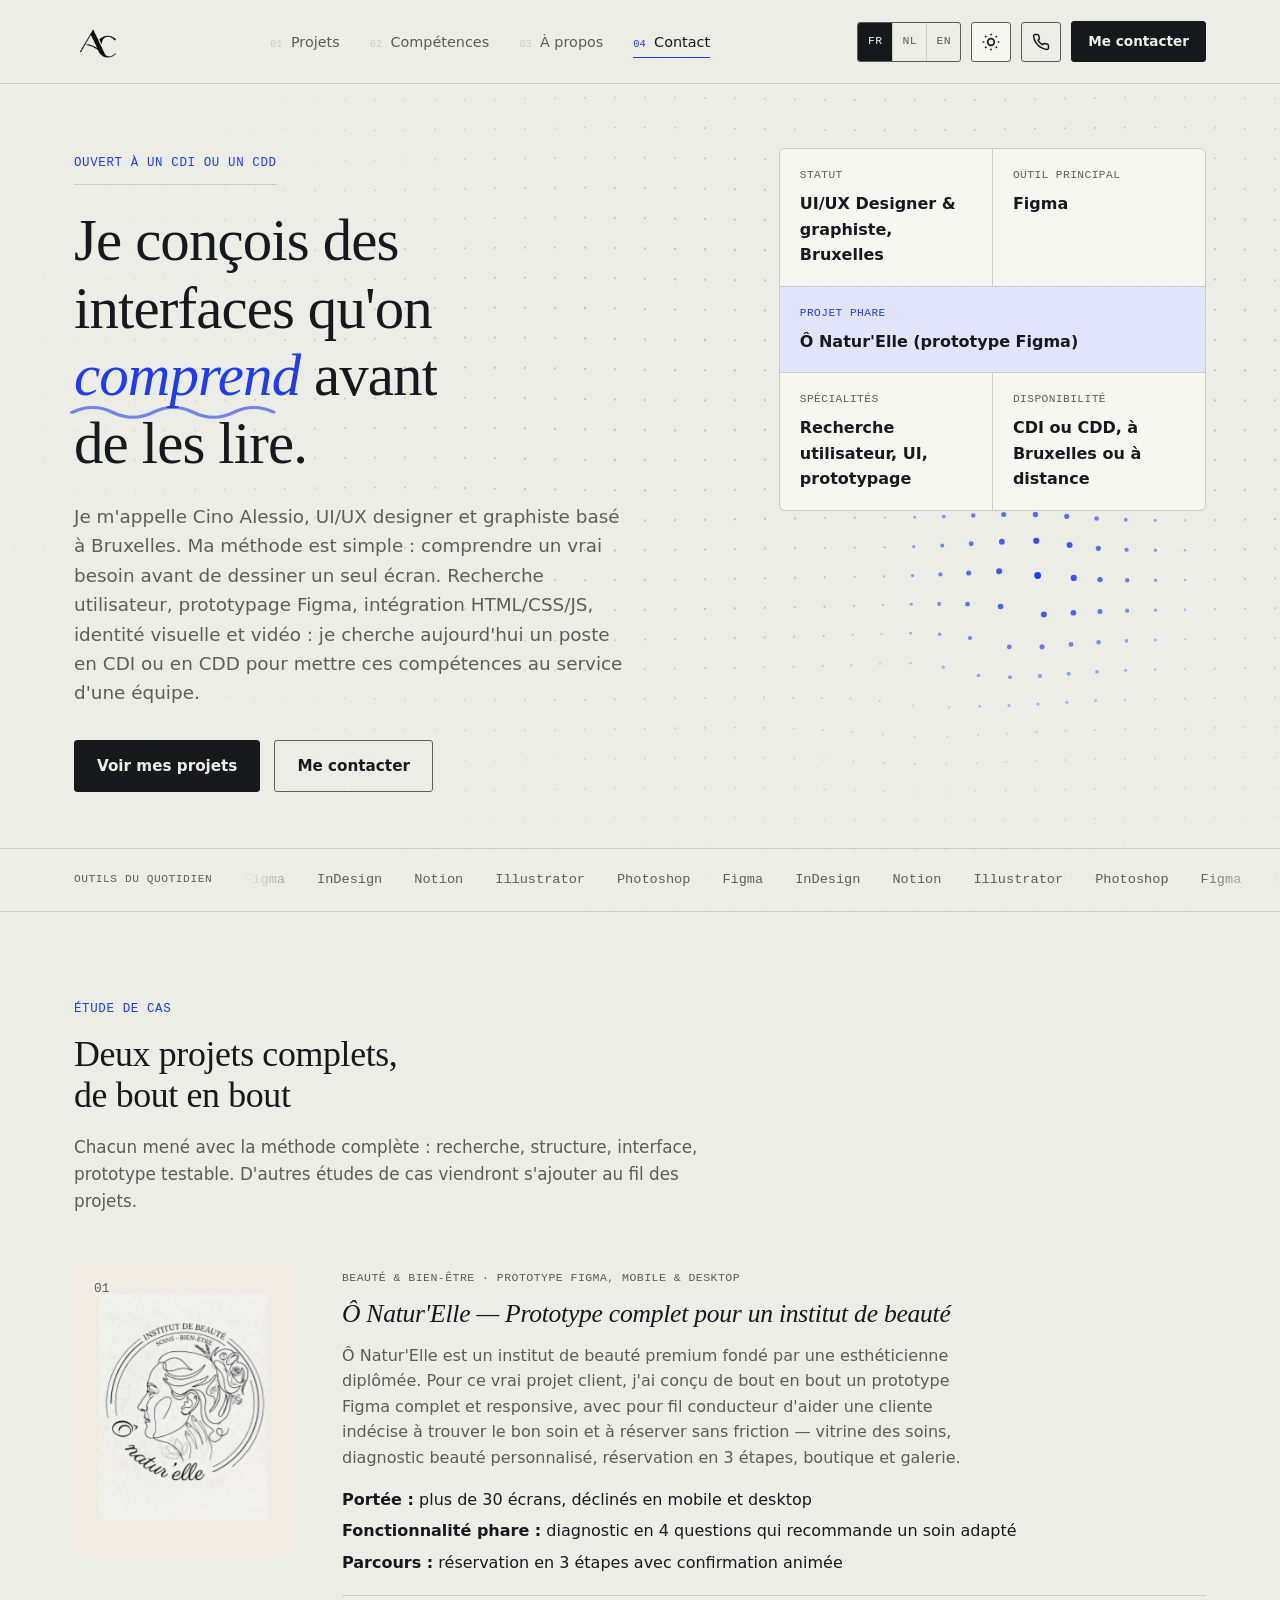
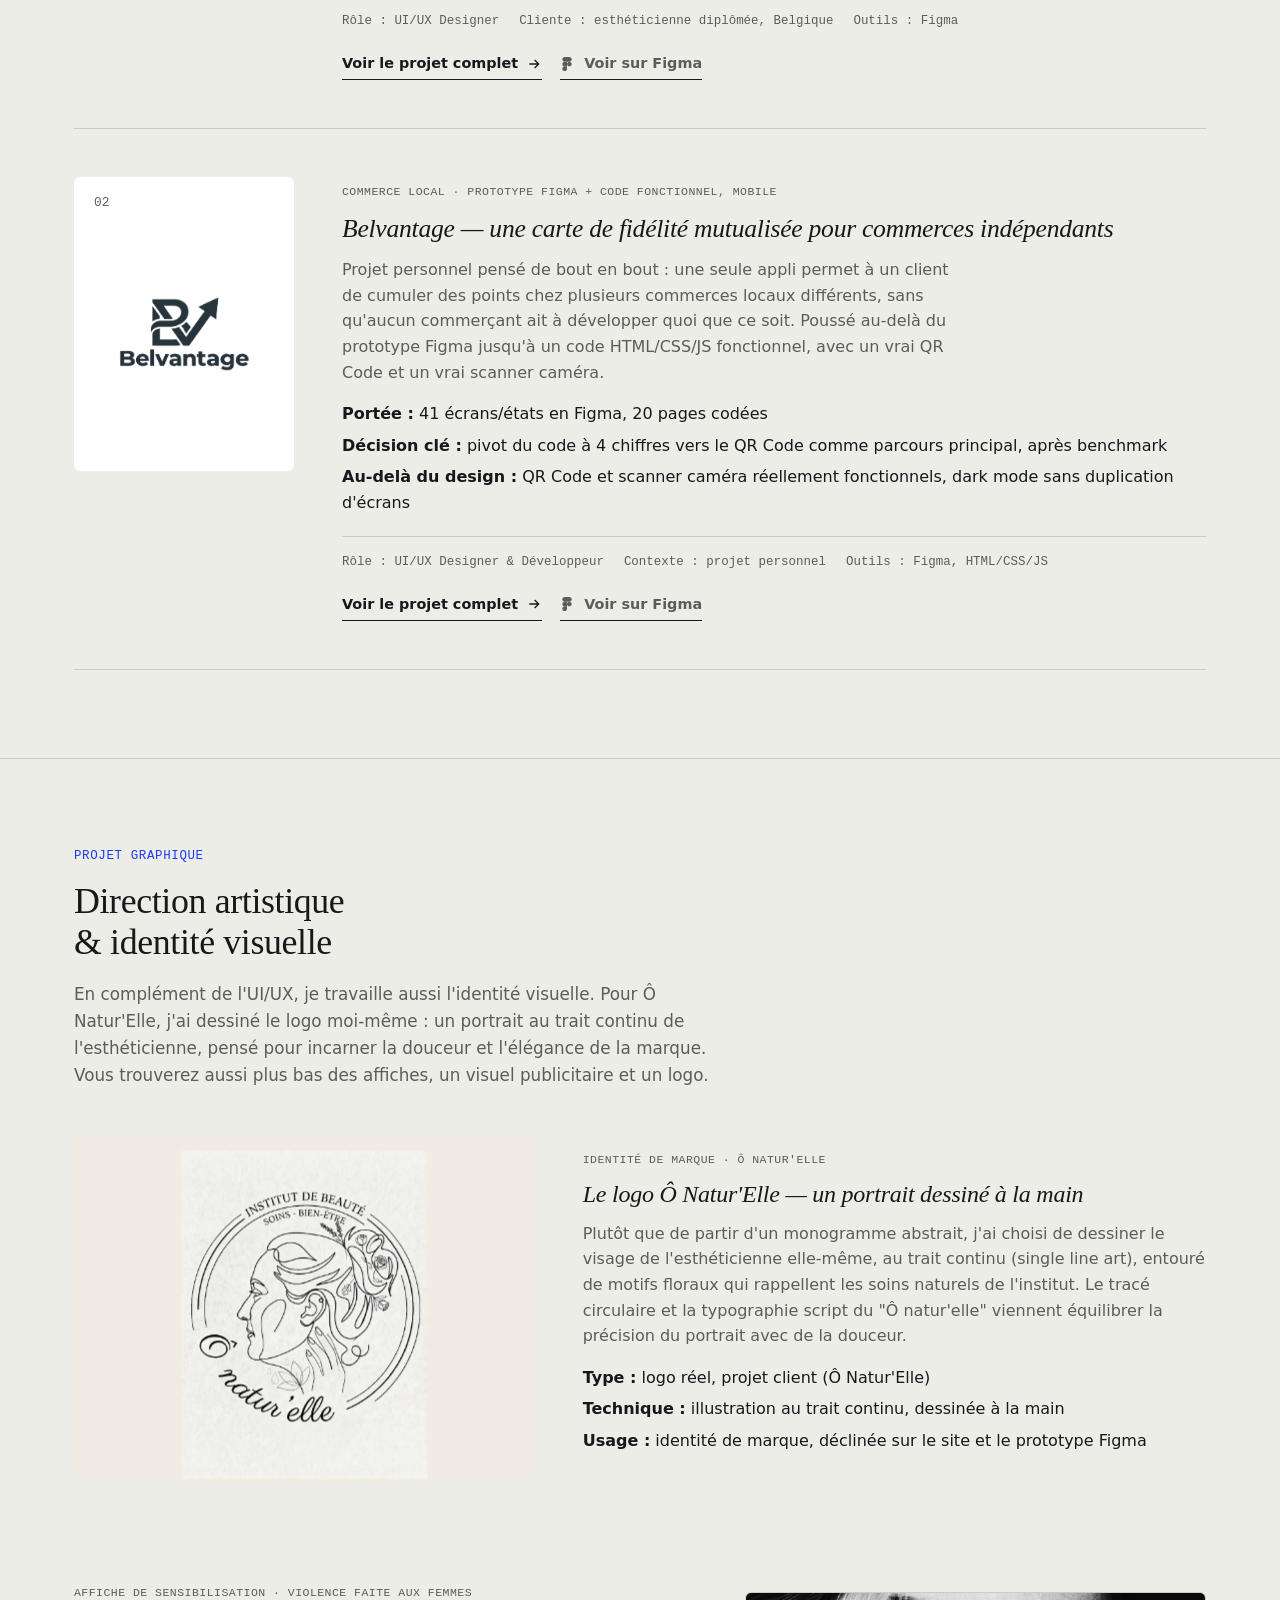
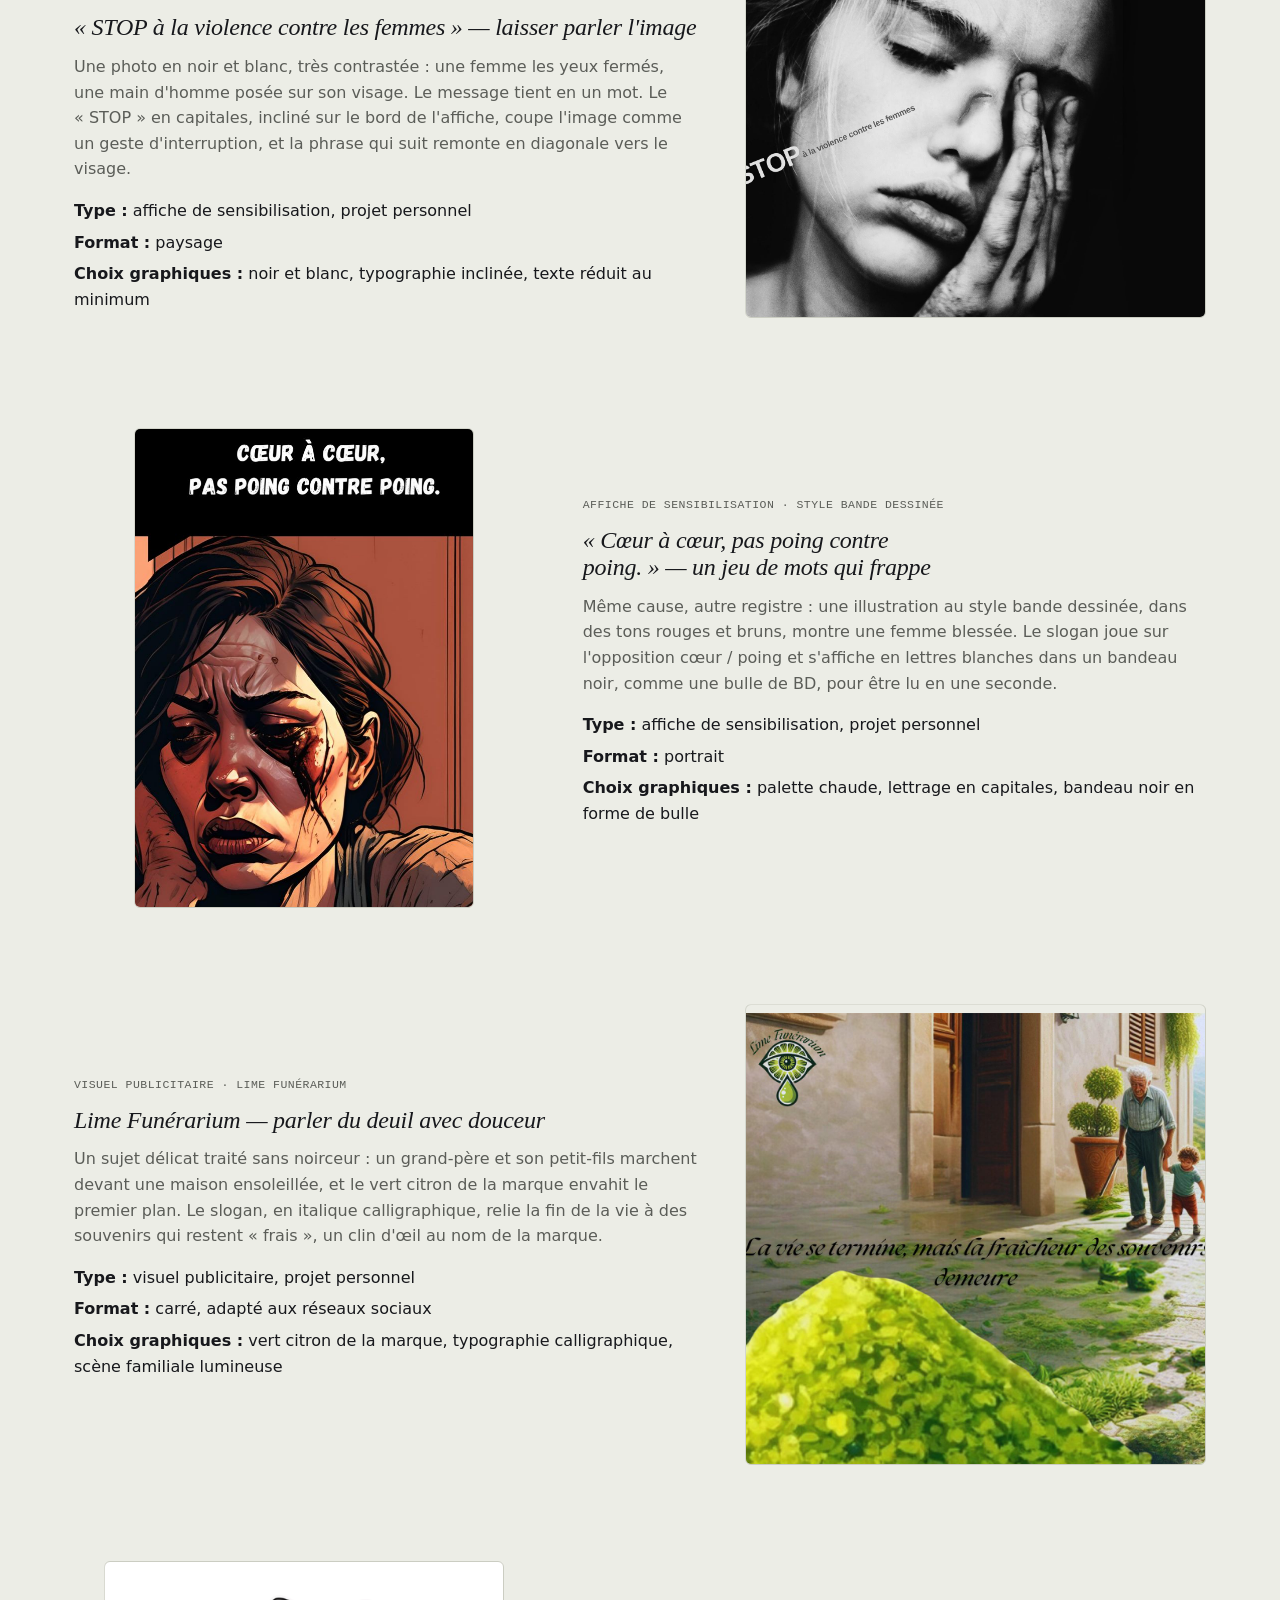
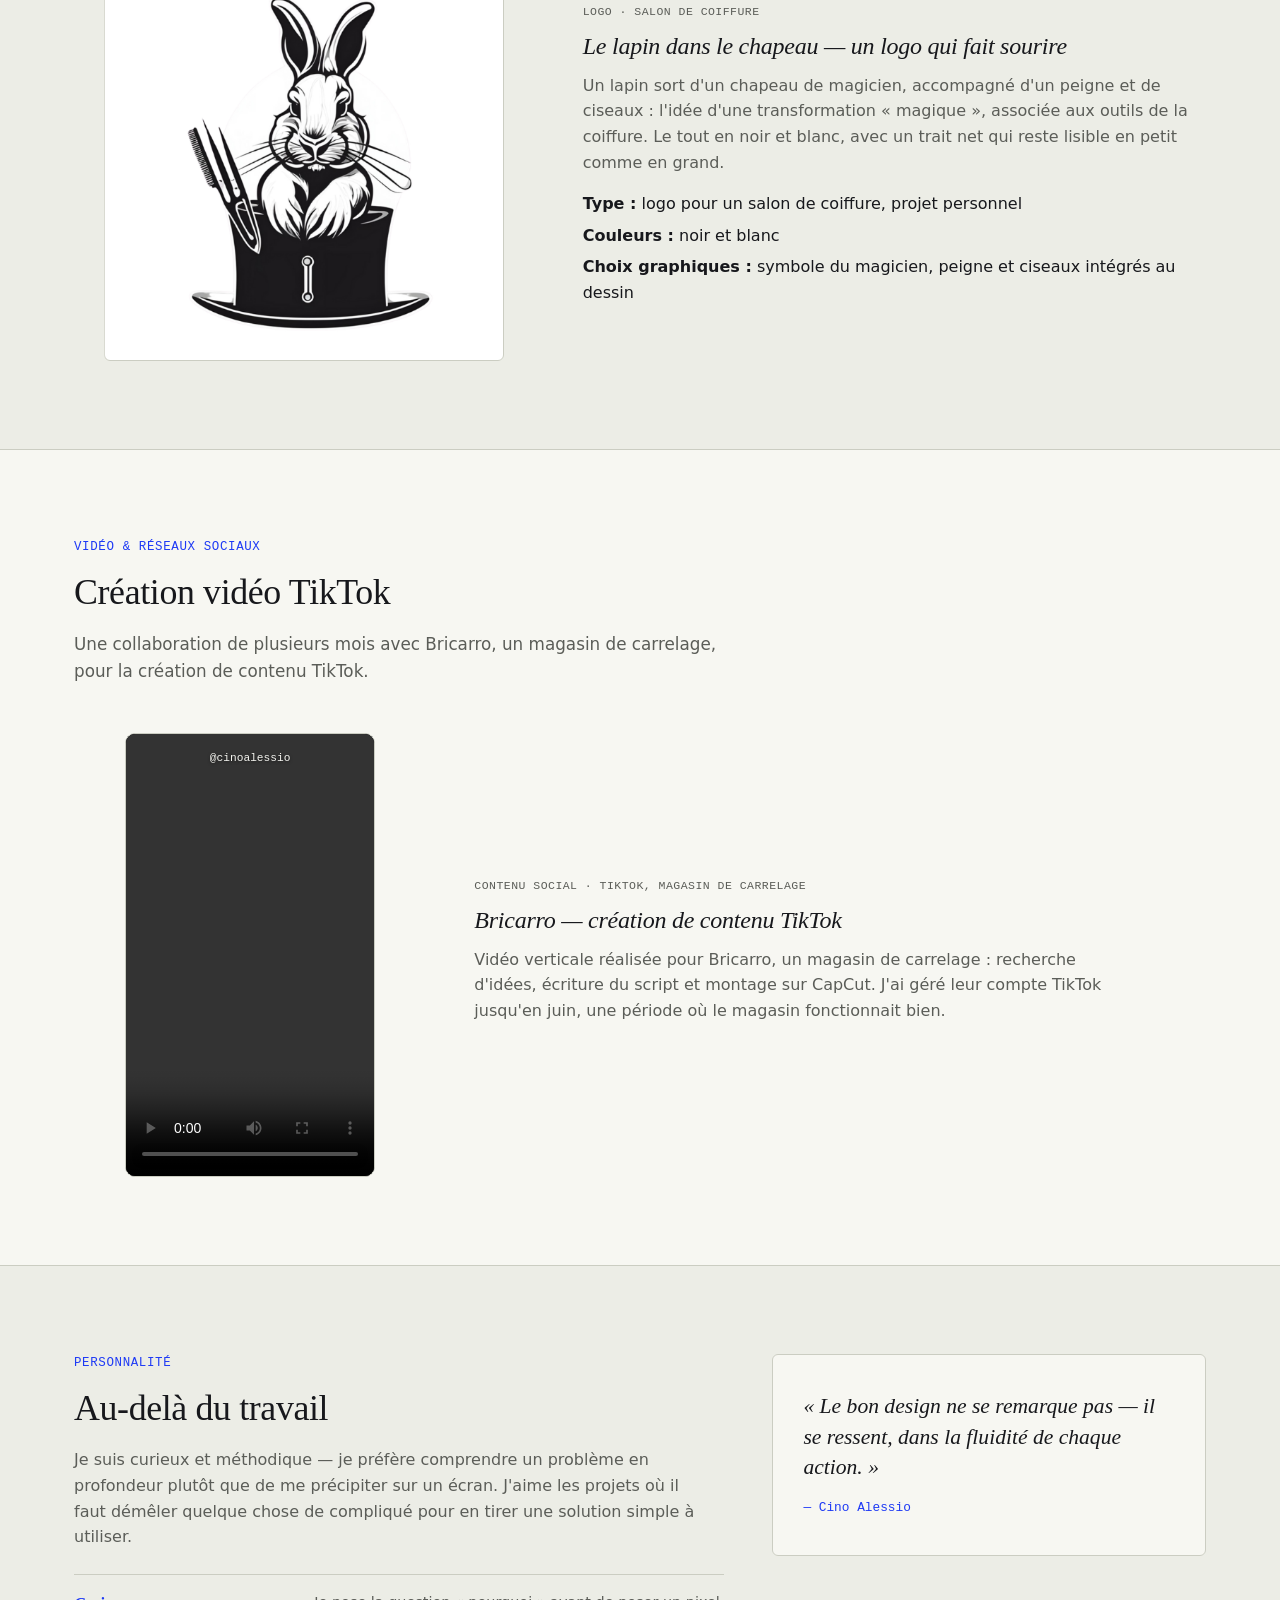
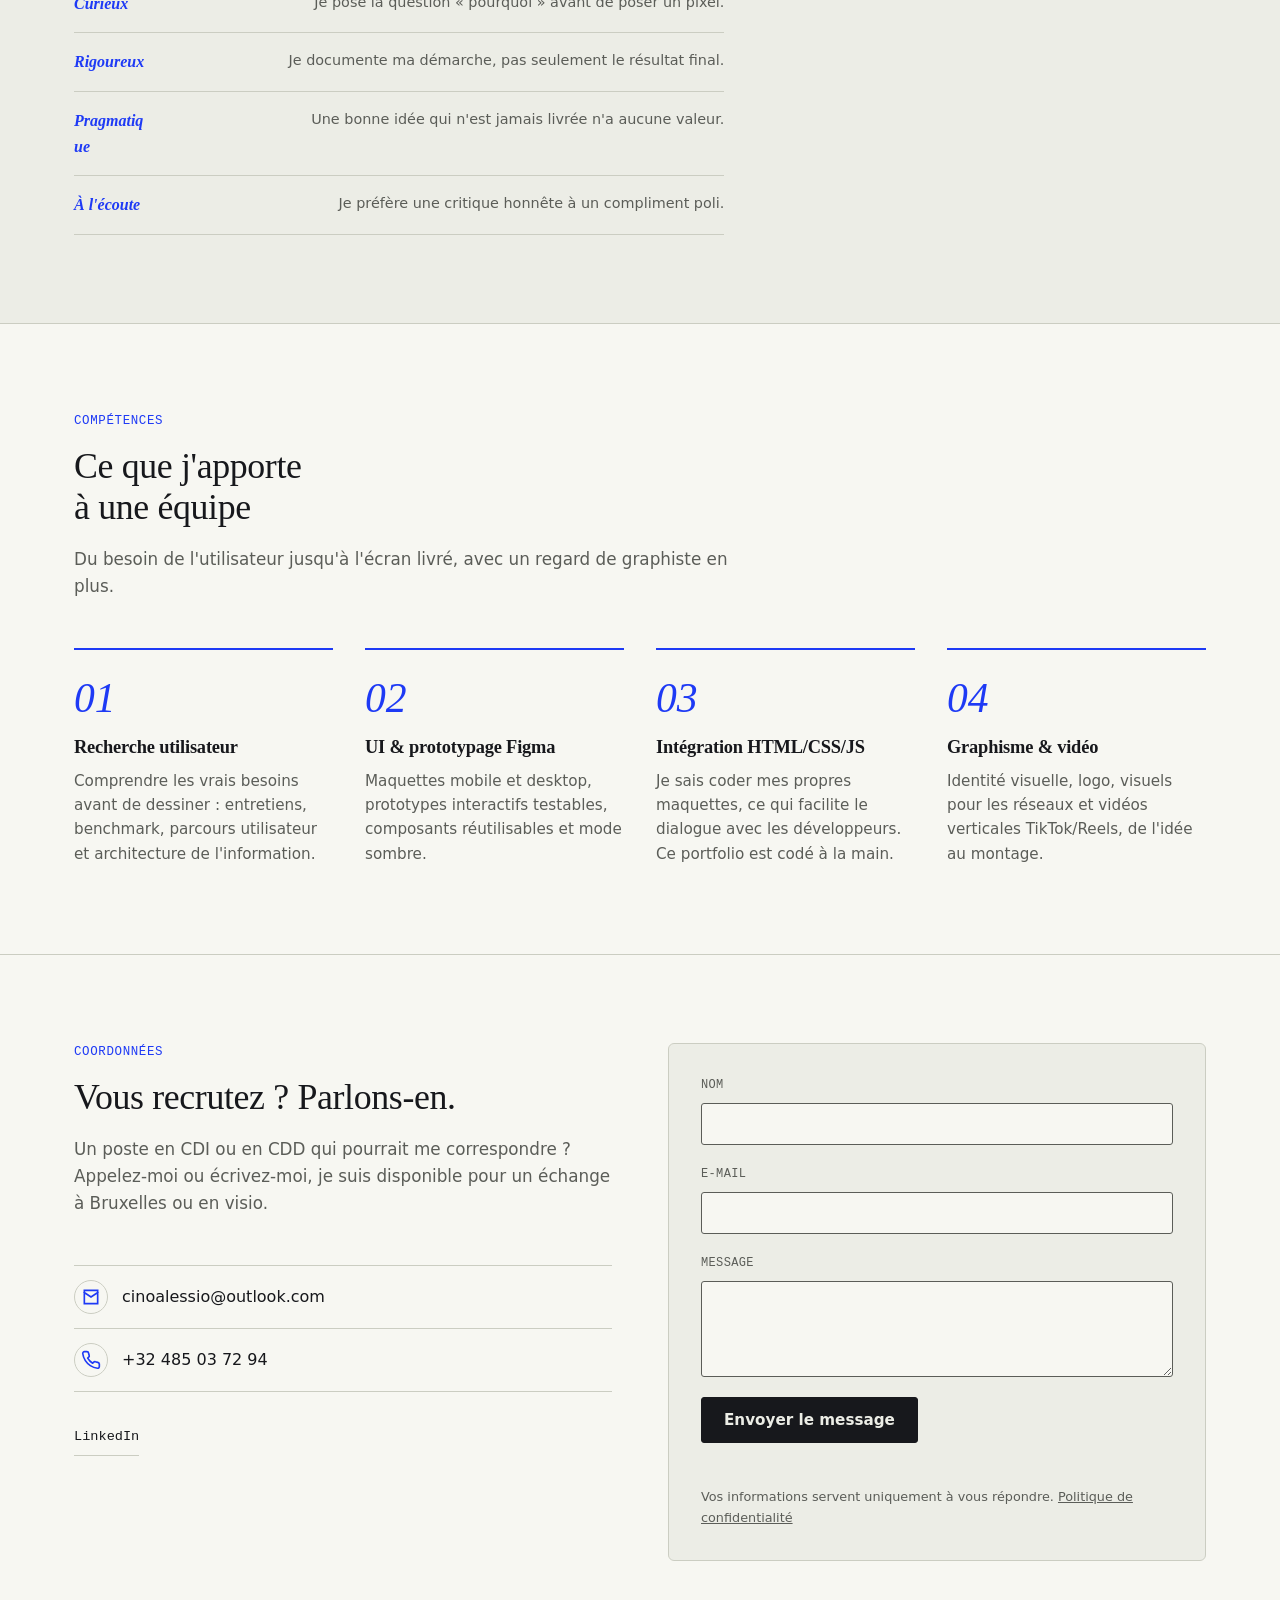
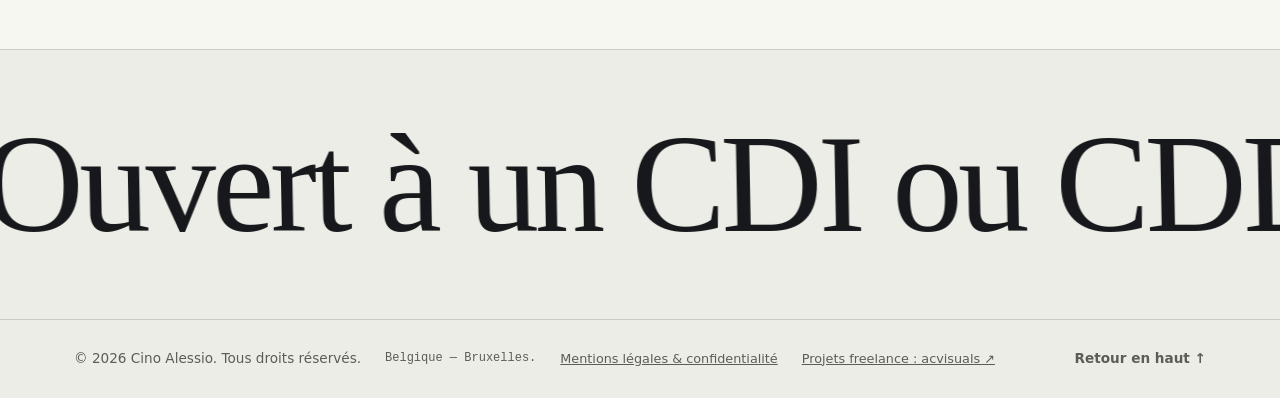
==== commit 9fcce342: "Lien acvisuals corrigé (/ACVisuals/), créations graphiques : projets personnels, logo pour salon de " ====
--- a/index.html
+++ b/index.html
@@ -271,7 +271,7 @@
             vers le visage.
           </p>
           <ul class="case-results">
-            <li><strong>Type&nbsp;:</strong> affiche de sensibilisation</li>
+            <li><strong>Type&nbsp;:</strong> affiche de sensibilisation, projet personnel</li>
             <li><strong>Format&nbsp;:</strong> paysage</li>
             <li><strong>Choix graphiques&nbsp;:</strong> noir et blanc, typographie inclinée, texte réduit au minimum</li>
           </ul>
@@ -291,7 +291,7 @@
             blanches dans un bandeau noir, comme une bulle de BD, pour être lu en une seconde.
           </p>
           <ul class="case-results">
-            <li><strong>Type&nbsp;:</strong> affiche de sensibilisation</li>
+            <li><strong>Type&nbsp;:</strong> affiche de sensibilisation, projet personnel</li>
             <li><strong>Format&nbsp;:</strong> portrait</li>
             <li><strong>Choix graphiques&nbsp;:</strong> palette chaude, lettrage en capitales, bandeau noir en forme de bulle</li>
           </ul>
@@ -311,7 +311,7 @@
             relie la fin de la vie à des souvenirs qui restent «&nbsp;frais&nbsp;», un clin d'œil au nom de la marque.
           </p>
           <ul class="case-results">
-            <li><strong>Type&nbsp;:</strong> visuel publicitaire</li>
+            <li><strong>Type&nbsp;:</strong> visuel publicitaire, projet personnel</li>
             <li><strong>Format&nbsp;:</strong> carré, adapté aux réseaux sociaux</li>
             <li><strong>Choix graphiques&nbsp;:</strong> vert citron de la marque, typographie calligraphique, scène familiale lumineuse</li>
           </ul>
@@ -323,7 +323,7 @@
           <a href="img/logo-lapin-coiffure.png" target="_blank" rel="noopener"><img src="img/logo-lapin-coiffure.png" width="500" height="500" loading="lazy" decoding="async" alt="Logo noir et blanc : un lapin sortant d'un chapeau haut-de-forme, avec un peigne et des ciseaux"></a>
         </div>
         <div class="graphic-content">
-          <span class="case-tag">Logo</span>
+          <span class="case-tag">Logo · Salon de coiffure</span>
           <h3>Le lapin dans le chapeau — un logo qui fait sourire</h3>
           <p>
             Un lapin sort d'un chapeau de magicien, accompagné d'un peigne et de ciseaux&nbsp;: l'idée d'une
@@ -331,7 +331,7 @@
             un trait net qui reste lisible en petit comme en grand.
           </p>
           <ul class="case-results">
-            <li><strong>Type&nbsp;:</strong> logo</li>
+            <li><strong>Type&nbsp;:</strong> logo pour un salon de coiffure, projet personnel</li>
             <li><strong>Couleurs&nbsp;:</strong> noir et blanc</li>
             <li><strong>Choix graphiques&nbsp;:</strong> symbole du magicien, peigne et ciseaux intégrés au dessin</li>
           </ul>
@@ -509,7 +509,7 @@
     <p>© <span id="year"></span> Cino Alessio. Tous droits réservés.</p>
     <p class="colophon">Belgique — Bruxelles.</p>
     <a href="mentions-legales.html" class="footer-legal">Mentions légales &amp; confidentialité</a>
-    <a href="https://alessio29-git.github.io/acvisuals/" class="footer-legal" rel="noopener">Projets freelance&nbsp;: acvisuals ↗</a>
+    <a href="https://alessio29-git.github.io/ACVisuals/" class="footer-legal" rel="noopener">Projets freelance&nbsp;: acvisuals ↗</a>
     <a href="#top" class="back-to-top">Retour en haut ↑</a>
   </div>
 </footer>
